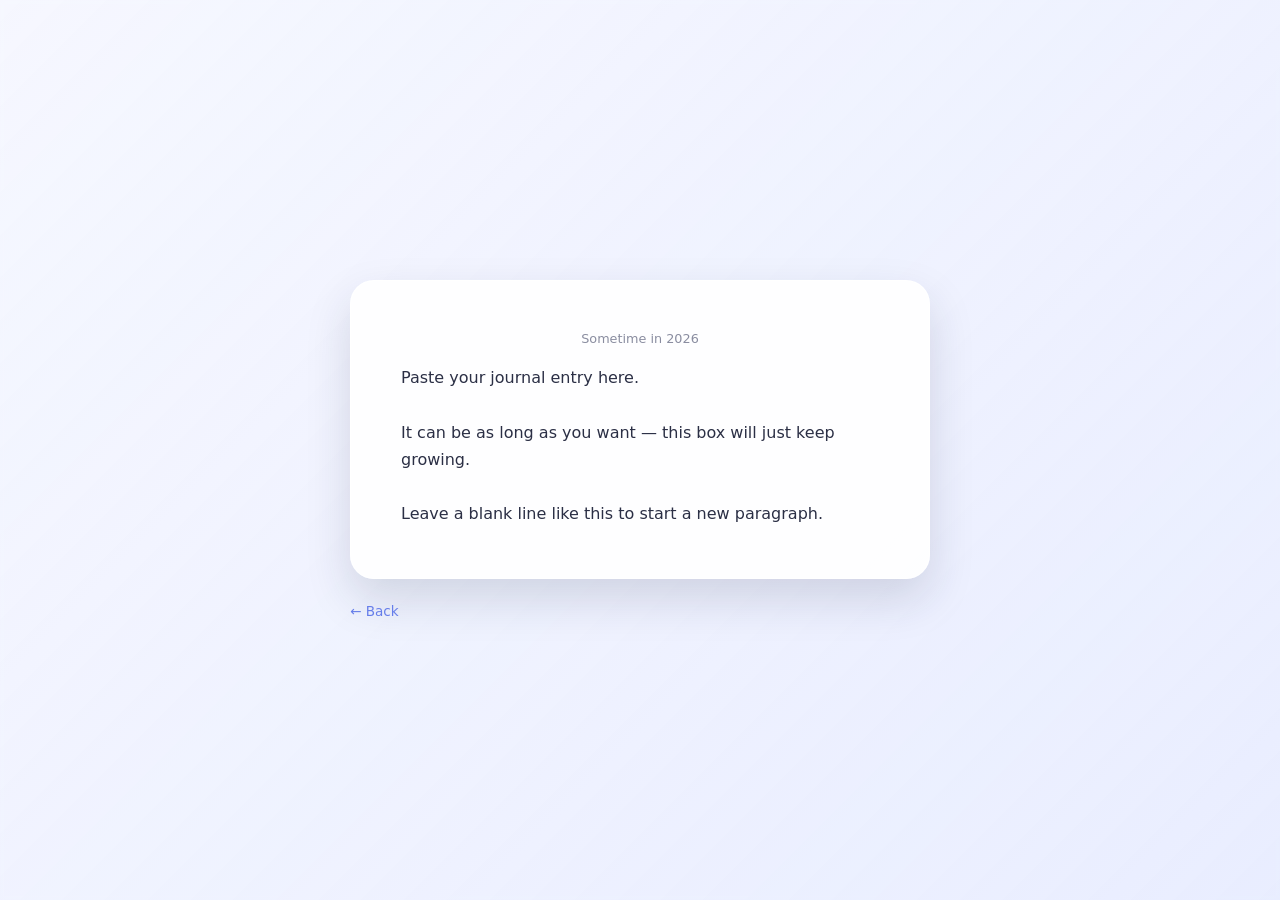
==== journal.html @ c7931a09 "Update 1.9" ====
<!DOCTYPE html>
<html lang="en">
<head>
  <meta charset="UTF-8">
  <meta name="viewport" content="width=device-width, initial-scale=1.0">
  <meta name="theme-color" content="#667eea">
  <title>📓 A Journal Entry</title>
  <link rel="stylesheet" href="style.css">

  <!--
    This page reuses style.css from the main site so the
    colors/fonts match, plus a few extra rules just for
    the journal text below.
  -->
  <style>
    .journal-wrap {
      width: min(680px, 100%);
      margin: 0 auto;
      padding: clamp(30px, 6vw, 60px) clamp(22px, 6vw, 50px);
    }

    .journal-card {
      background: rgba(255, 255, 255, 0.9);
      border: 1px solid rgba(255, 255, 255, 0.75);
      border-radius: 24px;
      padding: clamp(28px, 6vw, 50px);
      box-shadow: 0 20px 45px rgba(35, 40, 70, 0.15);
    }

    .journal-date {
      font-size: 0.8rem;
      color: #8a8da0;
      margin-bottom: 18px;
      text-align: center;
    }

    .journal-text {
      white-space: pre-wrap;   /* keeps your line breaks/paragraphs as typed */
      font-size: 1rem;
      line-height: 1.7;
      color: #2b2f45;
      text-align: left;
    }

    .back-link {
      display: inline-block;
      margin-top: 24px;
      font-size: 0.85rem;
      color: #667eea;
      text-decoration: none;
    }

    .back-link:hover {
      text-decoration: underline;
    }
  </style>
</head>

<body>

  <!-- Same background layer as the main page -->
  <div id="background" class="background" aria-hidden="true"
       style="background-image: url('photos/default.jpg');"></div>
  <div class="background-overlay" aria-hidden="true"></div>

  <main class="app">
    <div class="journal-wrap">

      <div class="journal-card">

        <!--
          Optional: put a date or title here.
          Just delete this line if you don't want one.
        -->
        <div class="journal-date">Sometime in 2026</div>

        <!--
          ===============================================
          PASTE YOUR JOURNAL ENTRY BELOW
          ===============================================
          Just type or paste it right here, between the
          <div> tags. Leave blank lines between paragraphs
          if you want spacing between them — they'll show
          up the same way you typed them.
        -->
        <div class="journal-text">Paste your journal entry here.

It can be as long as you want — this box will just keep growing.

Leave a blank line like this to start a new paragraph.</div>

      </div>

      <a class="back-link" href="index.html">&larr; Back</a>

    </div>
  </main>

</body>
</html>
---- style.css ----
/*
  ============================================================
  HAYLEA PICK-ME-UP — STYLE SHEET
  ============================================================

  This is where you change how the website LOOKS.

  Want a different background?
  Change the .background section below.

  Want a darker card?
  Change .card.

  Want different button colors?
  Change button.

  Don't be afraid to experiment. CSS is very forgiving.
  ============================================================
*/

* {
  box-sizing: border-box;
}

:root {
  font-family:
    Inter,
    ui-sans-serif,
    system-ui,
    -apple-system,
    BlinkMacSystemFont,
    "Segoe UI",
    sans-serif;

  color: #20243a;
  background: #eef1ff;
}

/* ------------------------------------------------------------
   PAGE
   ------------------------------------------------------------ */

body {
  margin: 0;
  min-height: 100vh;
  overflow-x: hidden;
}

/* ------------------------------------------------------------
   ROTATING PHOTO BACKGROUND
   ------------------------------------------------------------ */

.background {
  position: fixed;
  inset: 0;
  z-index: -3;

  background-image: url("photos/default.jpg");
  background-position: center;
  background-size: cover;
  background-repeat: no-repeat;

  /*
    JavaScript changes this background image.

    The transition makes the photo fade rather than suddenly
    switching.
  */
  transition: opacity 0.7s ease, transform 1.2s ease;

  transform: scale(1.02);
}

/*
  This dark/soft layer sits over the photograph.

  Increase the last number in rgba() if you want the photo
  darker.

  Example:
    rgba(20, 25, 50, 0.65)

  Less:
    rgba(20, 25, 50, 0.25)
*/
.background-overlay {
  position: fixed;
  inset: 0;
  z-index: -2;

  background:
    linear-gradient(
      135deg,
      rgba(255, 255, 255, 0.45),
      rgba(230, 235, 255, 0.65)
    );

  backdrop-filter: blur(2px);
}

/* ------------------------------------------------------------
   MAIN LAYOUT
   ------------------------------------------------------------ */

.app {
  min-height: 100vh;

  display: flex;
  flex-direction: column;
  align-items: center;
  justify-content: center;

  padding: 24px;
}

/* ------------------------------------------------------------
   LITTLE DECORATION
   ------------------------------------------------------------ */

.sparkles {
  color: rgba(86, 99, 180, 0.75);

  letter-spacing: 8px;
  margin-bottom: 12px;

  animation: float 3s ease-in-out infinite;
}

/* ------------------------------------------------------------
   MESSAGE CARD
   ------------------------------------------------------------ */

.card {
  width: min(680px, 100%);

  padding:
    clamp(34px, 7vw, 70px)
    clamp(25px, 7vw, 65px);

  text-align: center;

  border:
    1px solid
    rgba(255, 255, 255, 0.75);

  border-radius: 30px;

  /*
    This is the glass effect.

    Want more transparent?
      rgba(255,255,255,.55)

    Want more solid?
      rgba(255,255,255,.90)
  */
  background: rgba(255, 255, 255, 0.72);

  box-shadow:
    0 25px 70px
    rgba(63, 73, 130, 0.25);

  backdrop-filter: blur(16px);

  transition:
    transform 0.25s ease,
    box-shadow 0.25s ease;
}

/* Animation applied when a new message appears */
.card.pop {
  animation: pop 0.38s ease;
}

/* ------------------------------------------------------------
   TEXT
   ------------------------------------------------------------ */

.tiny-label {
  text-transform: uppercase;

  letter-spacing: 3px;

  font-size: 0.72rem;
  font-weight: 700;

  color: #727aa6;
}

.emoji {
  font-size: 3.3rem;
  margin: 20px 0 8px;
}

.category {
  margin: 0;

  font-size: 0.75rem;
  font-weight: 800;

  letter-spacing: 2px;

  color: #6870a5;
}

h1 {
  margin: 20px auto 16px;

  max-width: 570px;

  font-size:
    clamp(1.65rem, 5vw, 2.65rem);

  line-height: 1.2;

  font-weight: 750;
}

.subtext {
  margin:
    0 auto
    30px;

  max-width: 510px;

  color: #666b82;

  line-height: 1.6;

  font-size: 1rem;
}

/* ------------------------------------------------------------
   BUTTON
   ------------------------------------------------------------ */

button {
  border: 0;

  border-radius: 999px;

  padding:
    14px
    23px;

  font: inherit;

  font-weight: 750;

  color: white;

  background:
    linear-gradient(
      135deg,
      #667eea,
      #8b72d9
    );

  box-shadow:
    0 9px 25px
    rgba(102, 126, 234, 0.3);

  cursor: pointer;

  transition:
    transform 0.18s ease,
    box-shadow 0.18s ease;
}

button:hover {
  transform: translateY(-2px);

  box-shadow:
    0 12px 30px
    rgba(102, 126, 234, 0.38);
}

button:active {
  transform: translateY(0);
}

button:focus-visible {
  outline:
    3px solid
    rgba(102, 126, 234, 0.4);

  outline-offset: 4px;
}

.spotify-button {
  margin-top: 12px;
  background: linear-gradient(135deg, #1db954, #159447);
  box-shadow: 0 9px 25px rgba(29, 185, 84, 0.25);
}

.spotify-button:hover {
  box-shadow: 0 12px 30px rgba(29, 185, 84, 0.34);
}

.spotify-result {
  margin: 14px auto 0;
  max-width: 560px;
  color: #596078;
  font-size: 0.9rem;
  line-height: 1.5;
  min-height: 1.4em;
}

.hint {
  margin-top: 18px;

  font-size: 0.78rem;

  color: #8a8da0;
}

.special-message {
  margin-top: 20px;

  font-size: 0.68rem;

  color: rgba(234, 235, 236, 1);

  background: rgba(18, 53, 36, 0.75);
  padding: 10px 18px;
  border-radius: 10px;
}

.discordnote-box {
  width: min(420px, 100%);
  margin: 22px auto 0;
  padding: 14px 16px;
  text-align: center;

  background: rgba(255, 255, 255, 0.85);
  border: 1px solid rgba(255, 255, 255, 0.75);
  border-radius: 15px;
}

.discordnote-label {
  font-size: 0.85rem;
  color: #4a4e63;
  margin: 0 0 10px;
}

.discordnote-input {
  width: 100%;
  resize: vertical;
  padding: 8px 12px;
  font-family: inherit;
  font-size: 0.9rem;
  color: #20243a;
  border: 1px solid rgba(102, 126, 234, 0.35);
  border-radius: 12px;
  background: #fff;
}

.discordnote-input:focus {
  outline: none;
  border-color: #667eea;
}

.discordnote-file-label {
  display: block;
  margin-top: 10px;
  font-size: 0.78rem;
  color: #667eea;
  cursor: pointer;
}

.discordnote-file-input {
  display: none;
}

.discordnote-file-name {
  margin: 6px 0 0;
  font-size: 0.75rem;
  color: #4a4e63;
  min-height: 1.1em;
  word-break: break-all;
}

.discordnote-send-button {
  margin-top: 10px;
  padding: 8px 20px;
  font-size: 0.65rem;
  border: none;
  border-radius: 999px;
  cursor: pointer;
  color: #fff;
  background: linear-gradient(135deg, #667eea, #4ba26f);
  box-shadow: 0 6px 16px rgba(102, 126, 234, 0.3);
}

.discordnote-send-button:hover {
  box-shadow: 0 8px 20px rgba(102, 126, 234, 0.4);
}

.discordnote-send-button:disabled {
  opacity: 0.6;
  cursor: default;
  box-shadow: none;
}

.discordnote-status {
  margin: 10px 0 0;
  font-size: 0.8rem;
  color: #4a4e63;
  min-height: 1.1em;
}



/* ------------------------------------------------------------
   FOOTER
   ------------------------------------------------------------ */

footer {
  margin-top: 18px;

  color: #777c98;

  font-size: 0.75rem;

  text-align: center;
  
  background: rgba(220, 220, 220, 0.95);
  padding: 12px 20px;
  border-radius: 12px;
}

/* ------------------------------------------------------------
   ANIMATIONS
   ------------------------------------------------------------ */

@keyframes pop {
  0% {
    opacity: 0.35;
    transform: scale(0.98);
  }

  100% {
    opacity: 1;
    transform: scale(1);
  }
}

@keyframes float {
  0%,
  100% {
    transform: translateY(0);
  }

  50% {
    transform: translateY(-5px);
  }
}

/* ------------------------------------------------------------
   MOBILE
   ------------------------------------------------------------ */

@media (max-width: 600px) {
  .app {
    padding: 16px;
  }

  .card {
    border-radius: 24px;
  }
}

/* Respect people who prefer reduced motion */
@media (prefers-reduced-motion: reduce) {
  *,
  *::before,
  *::after {
    animation: none !important;
    transition: none !important;
  }
}
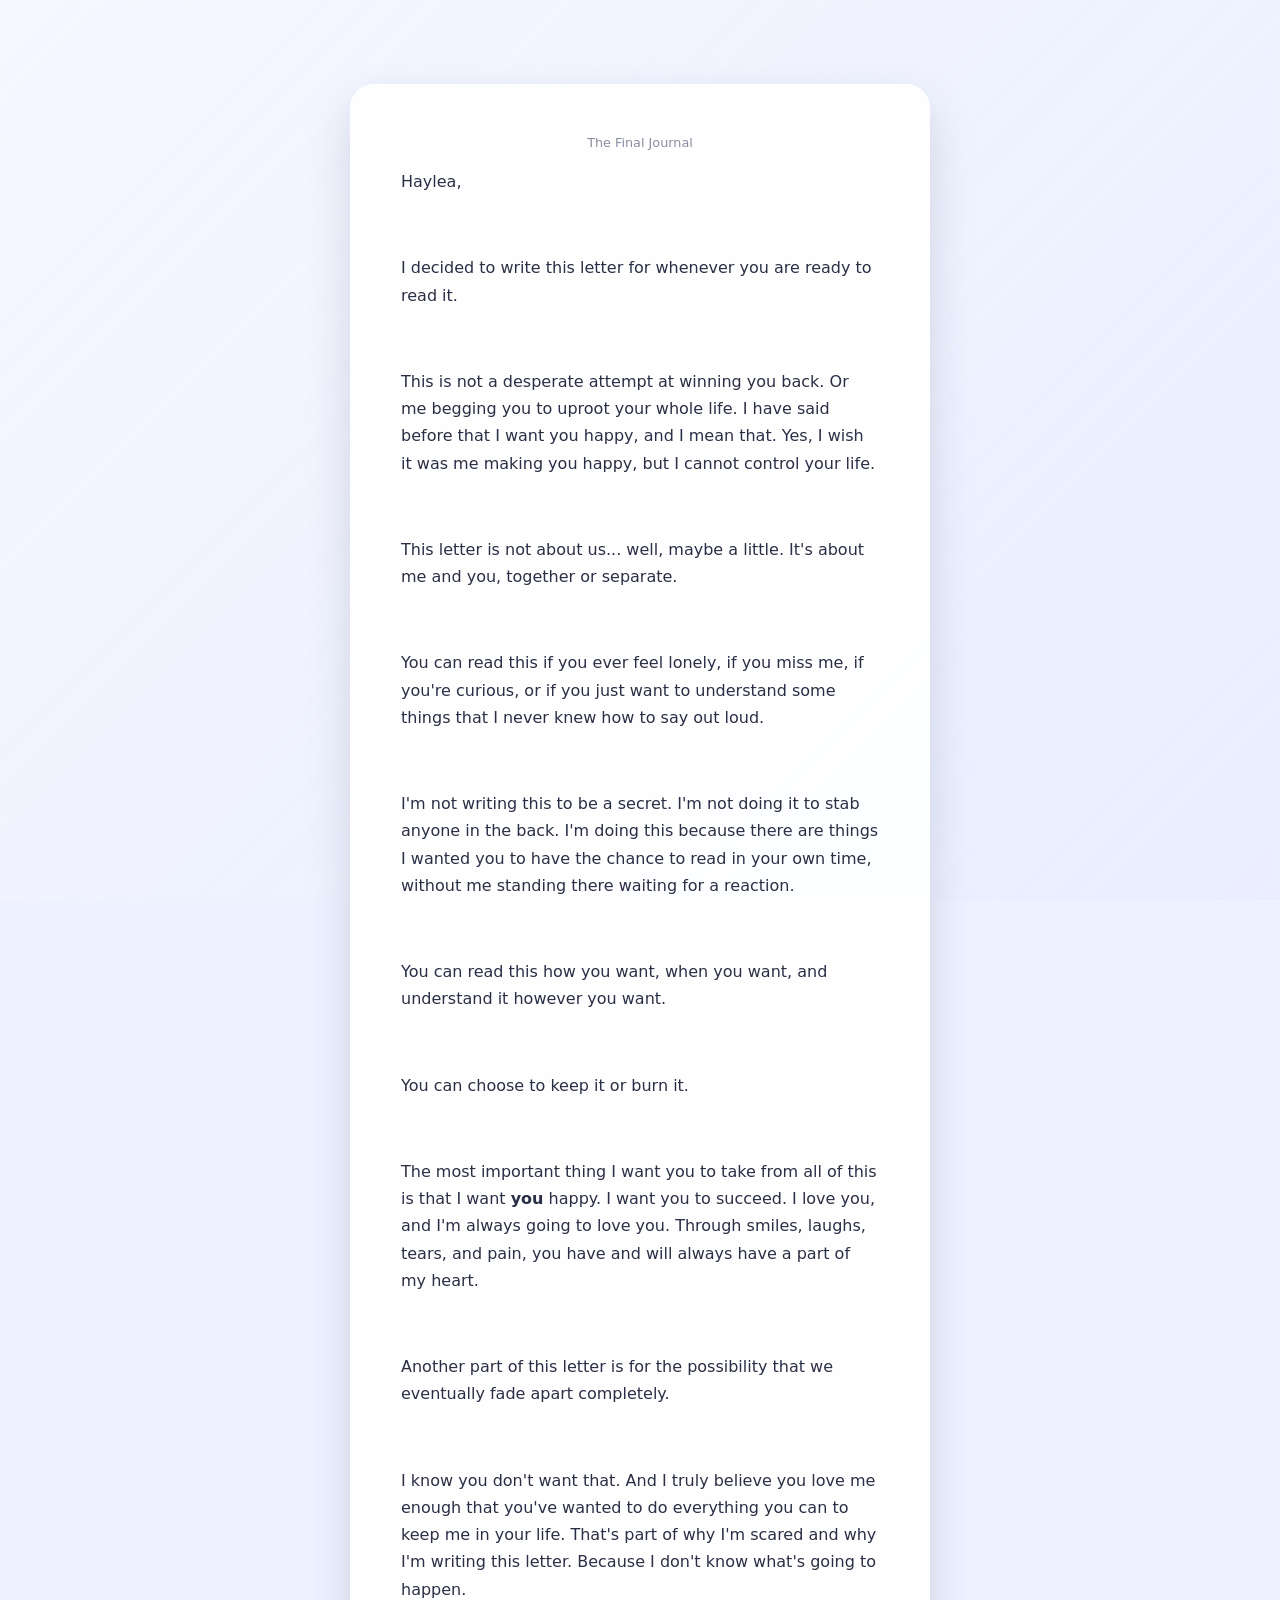
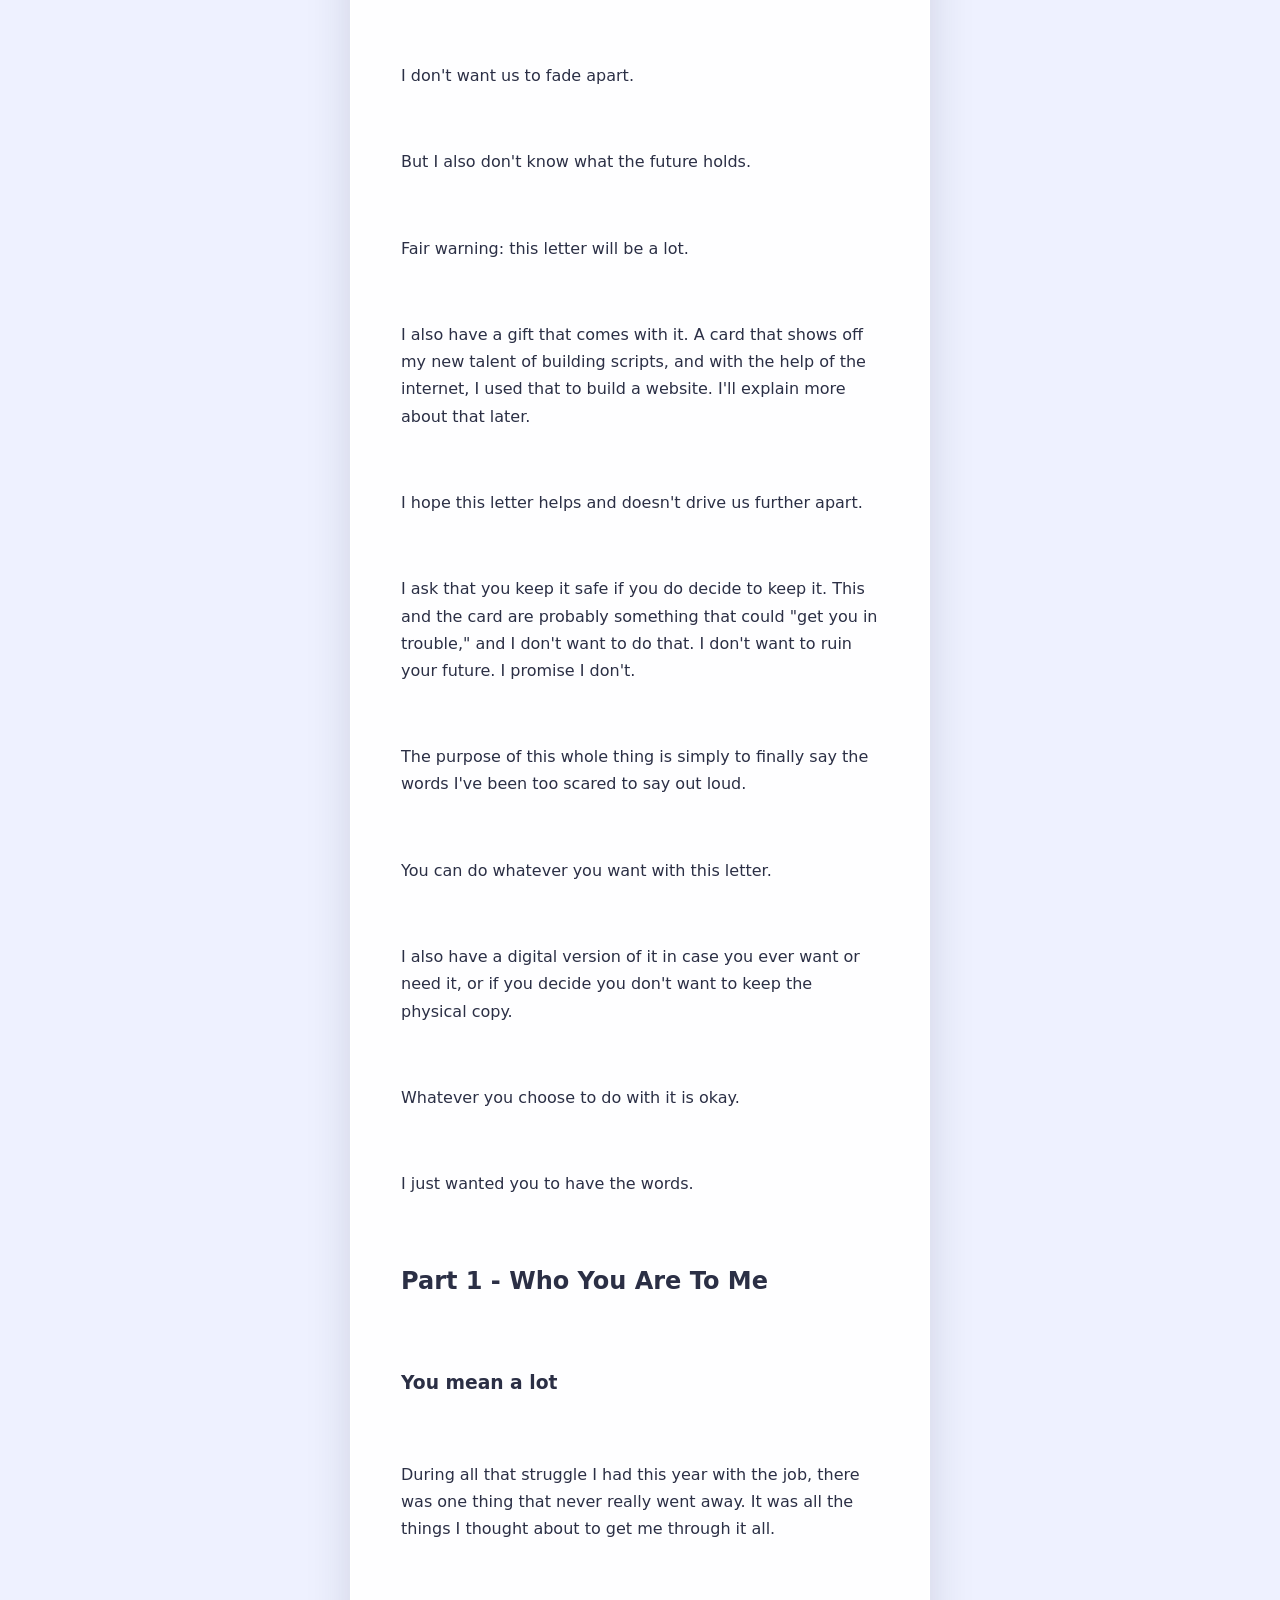
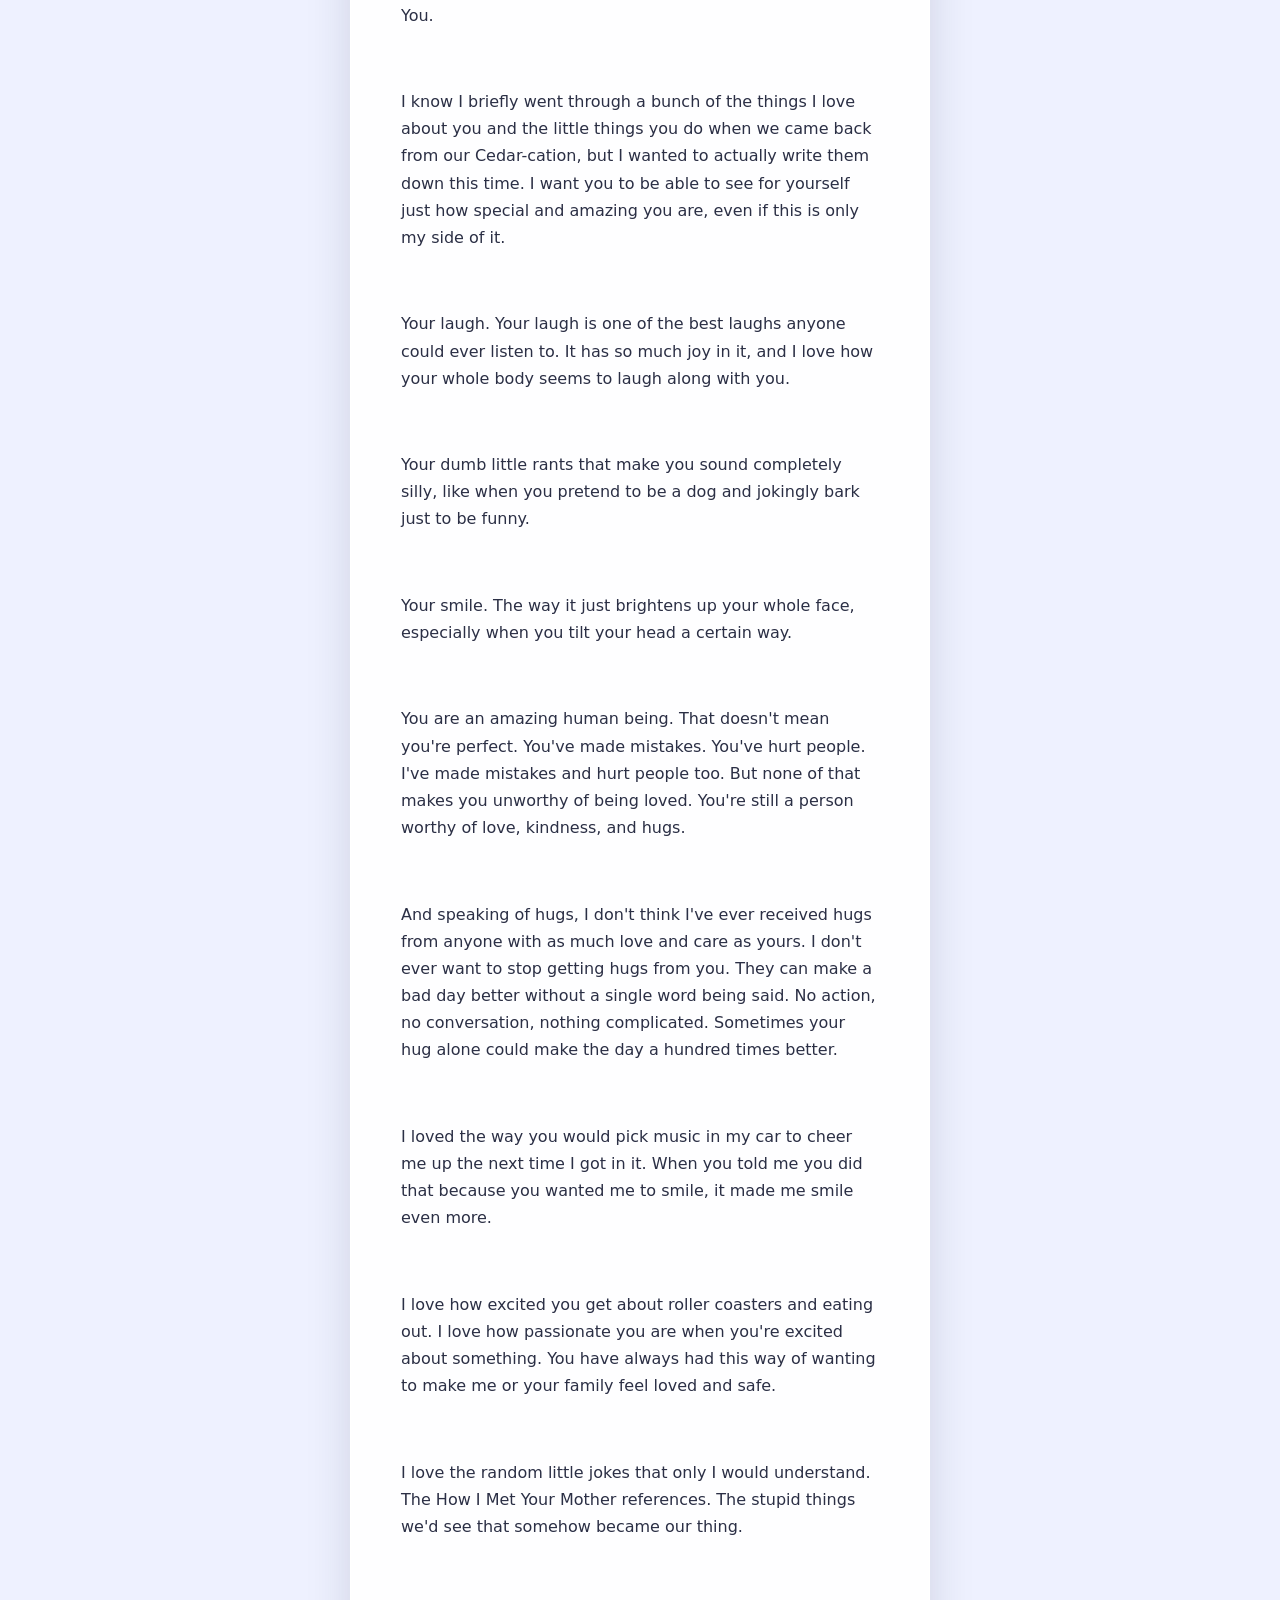
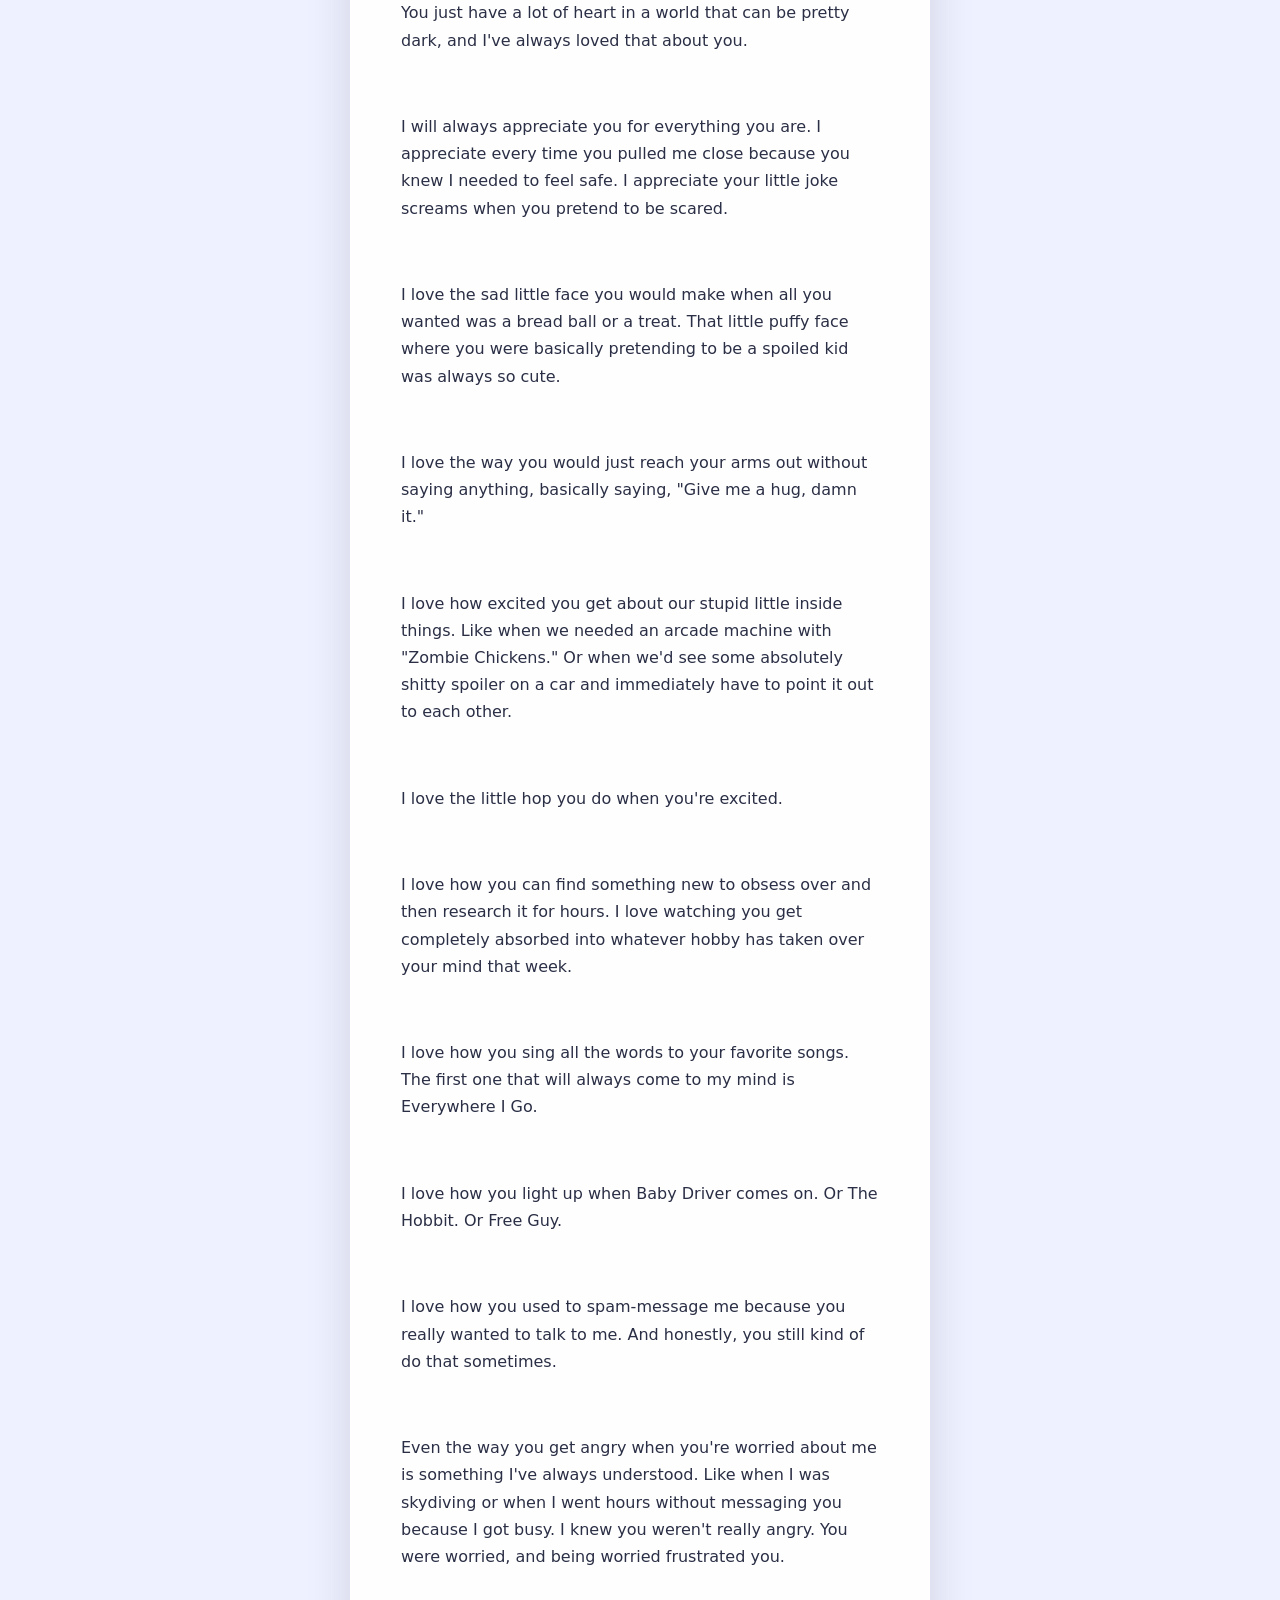
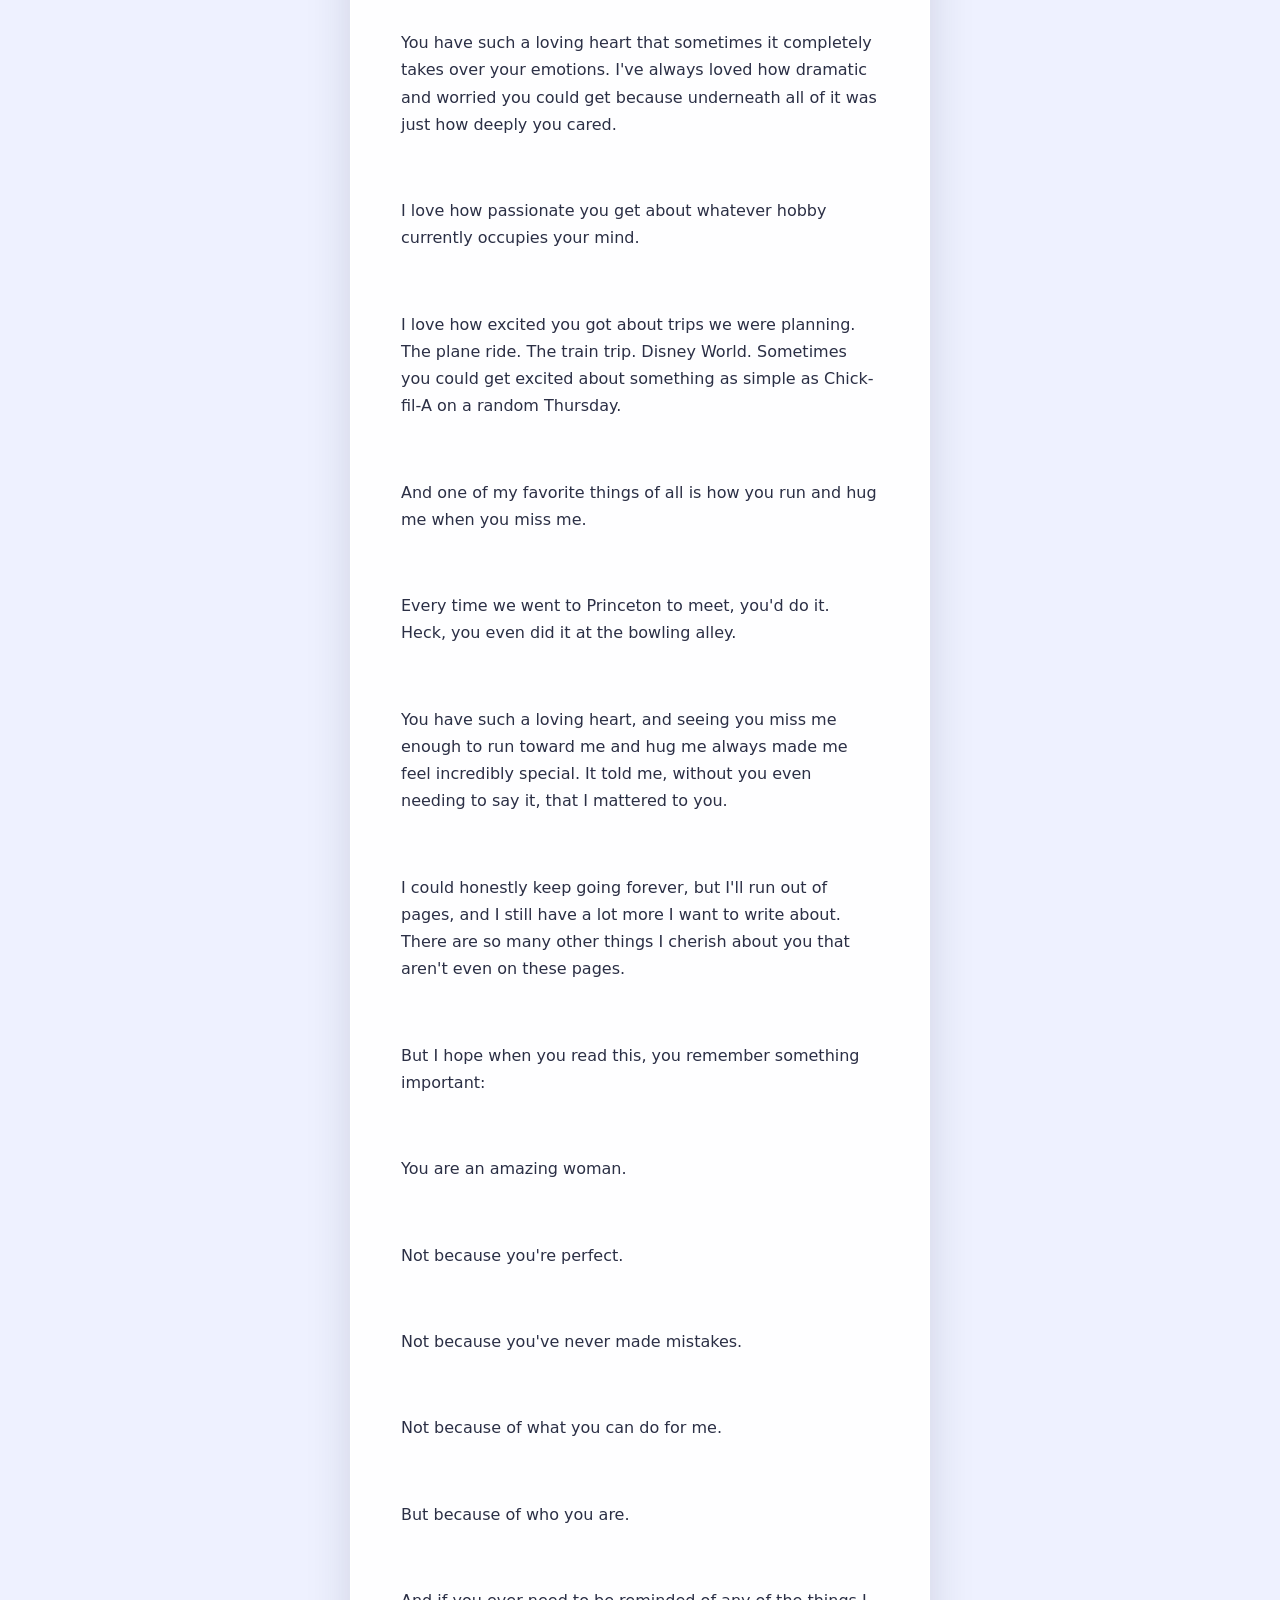
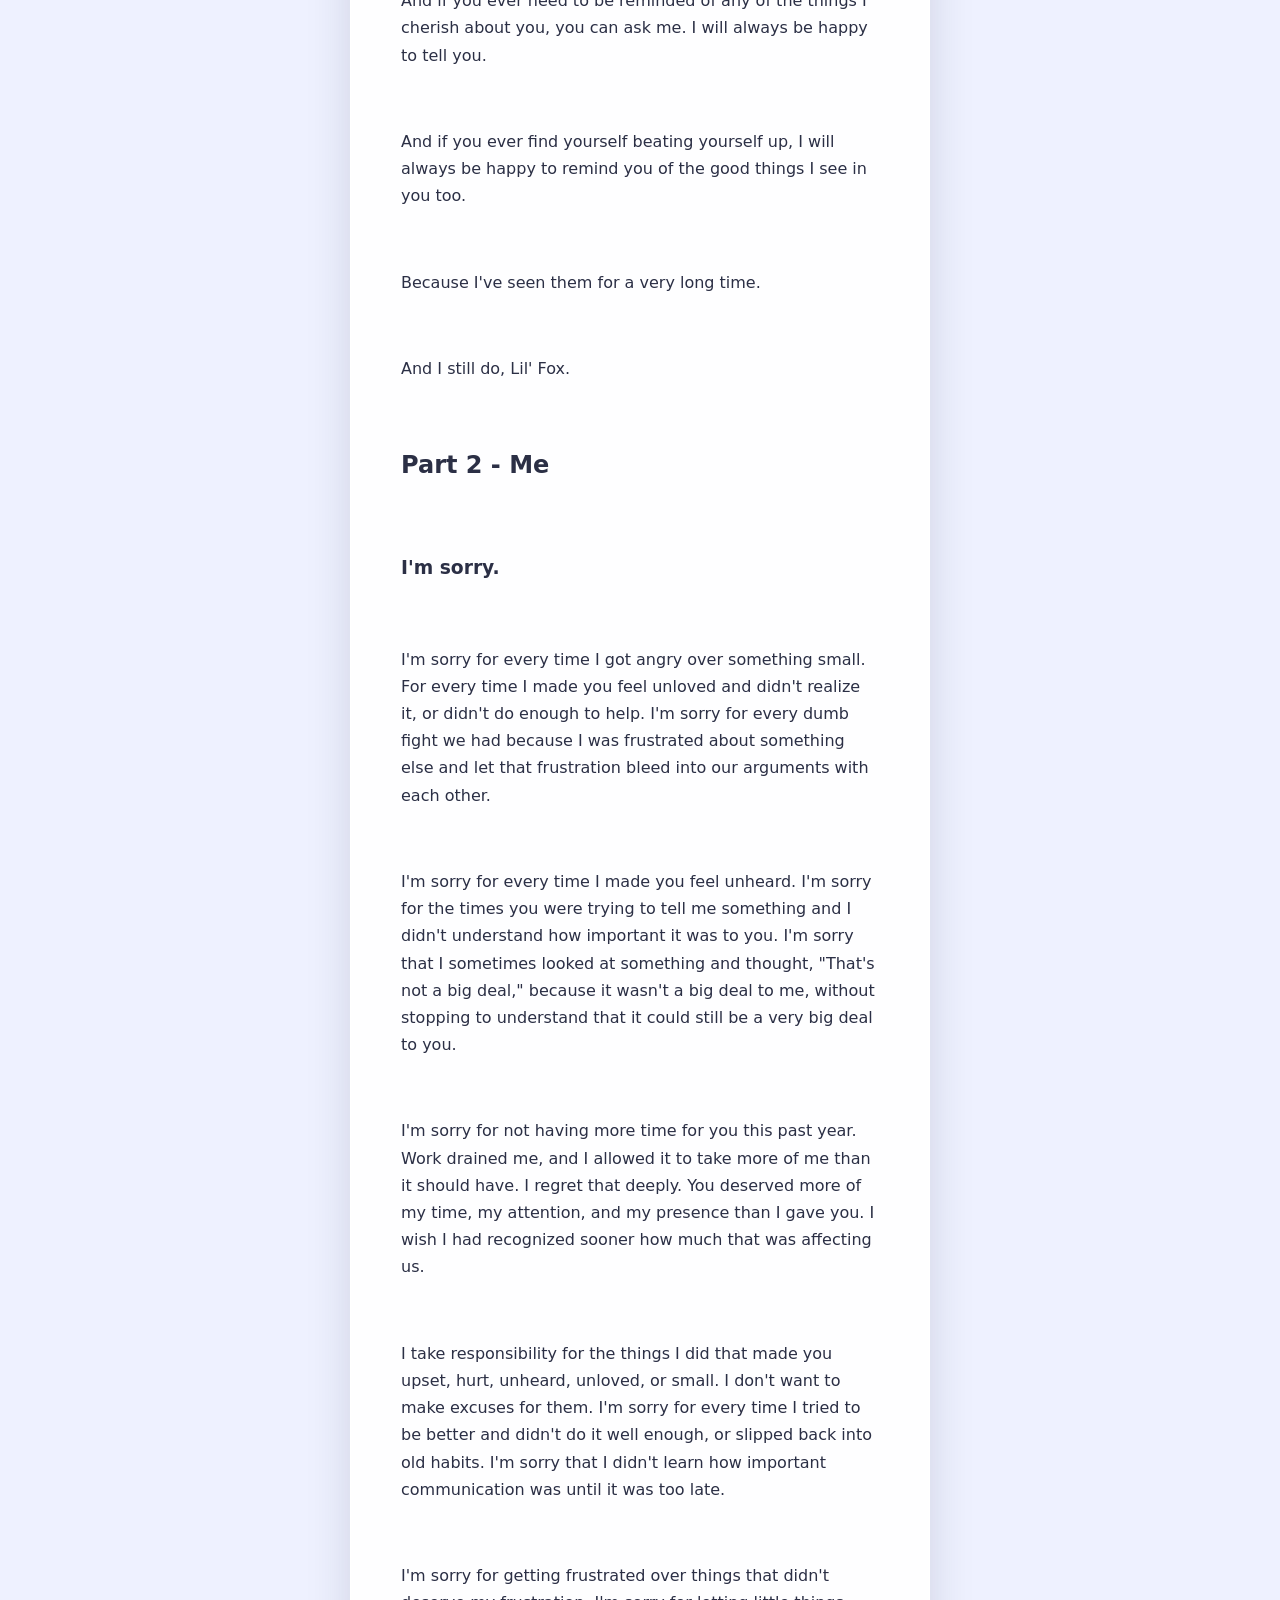
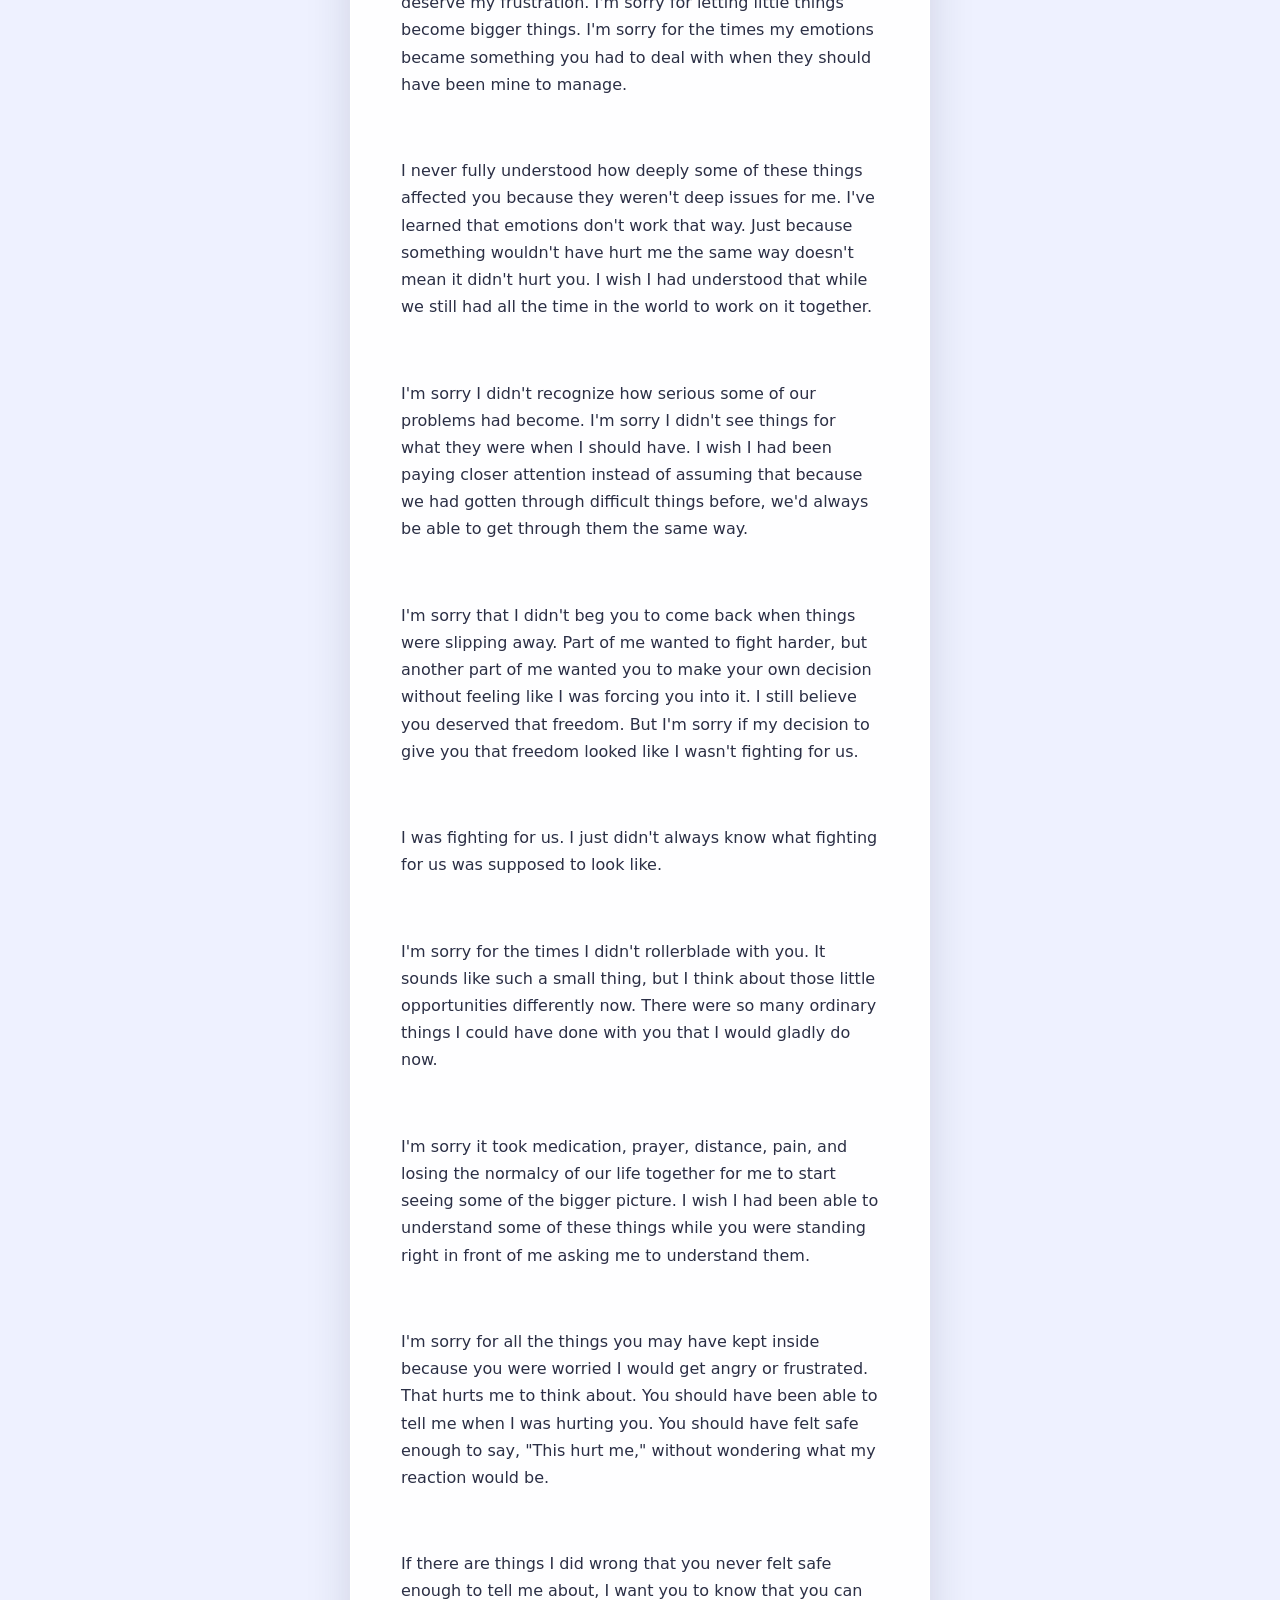
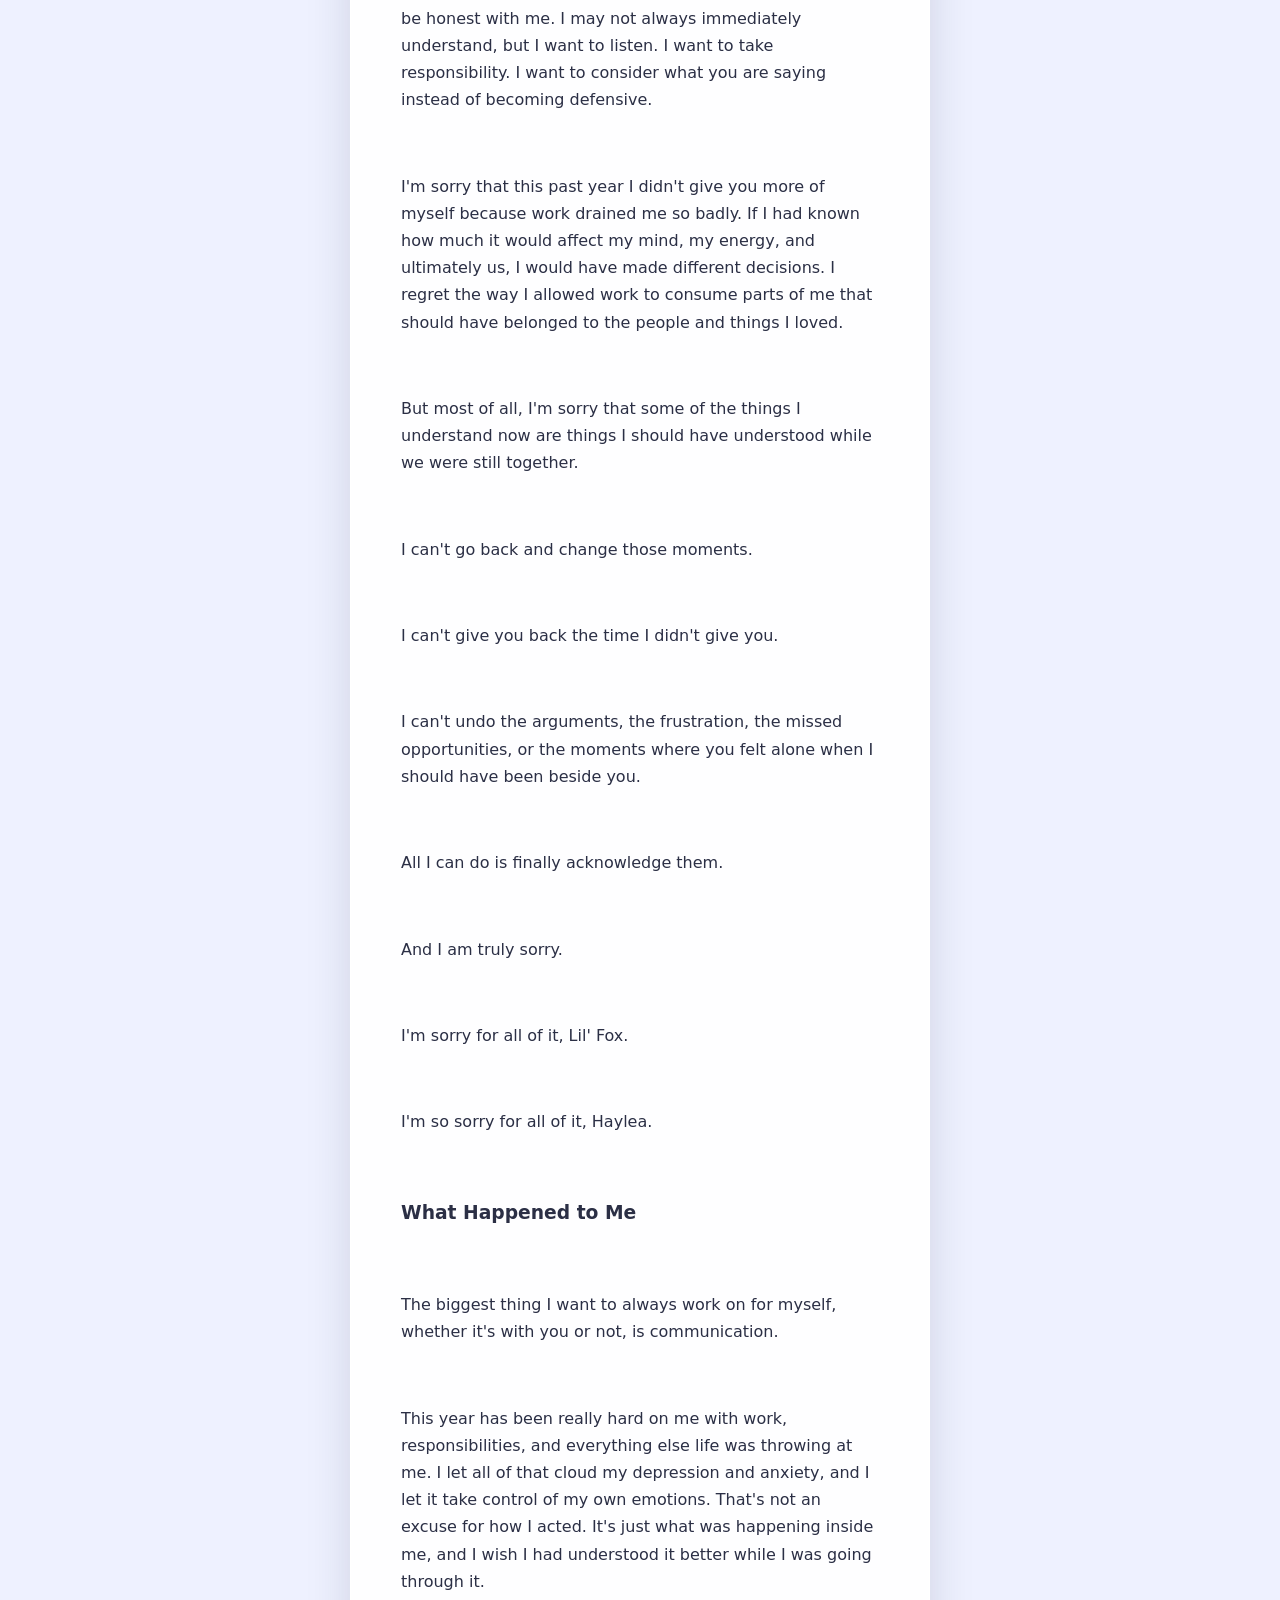
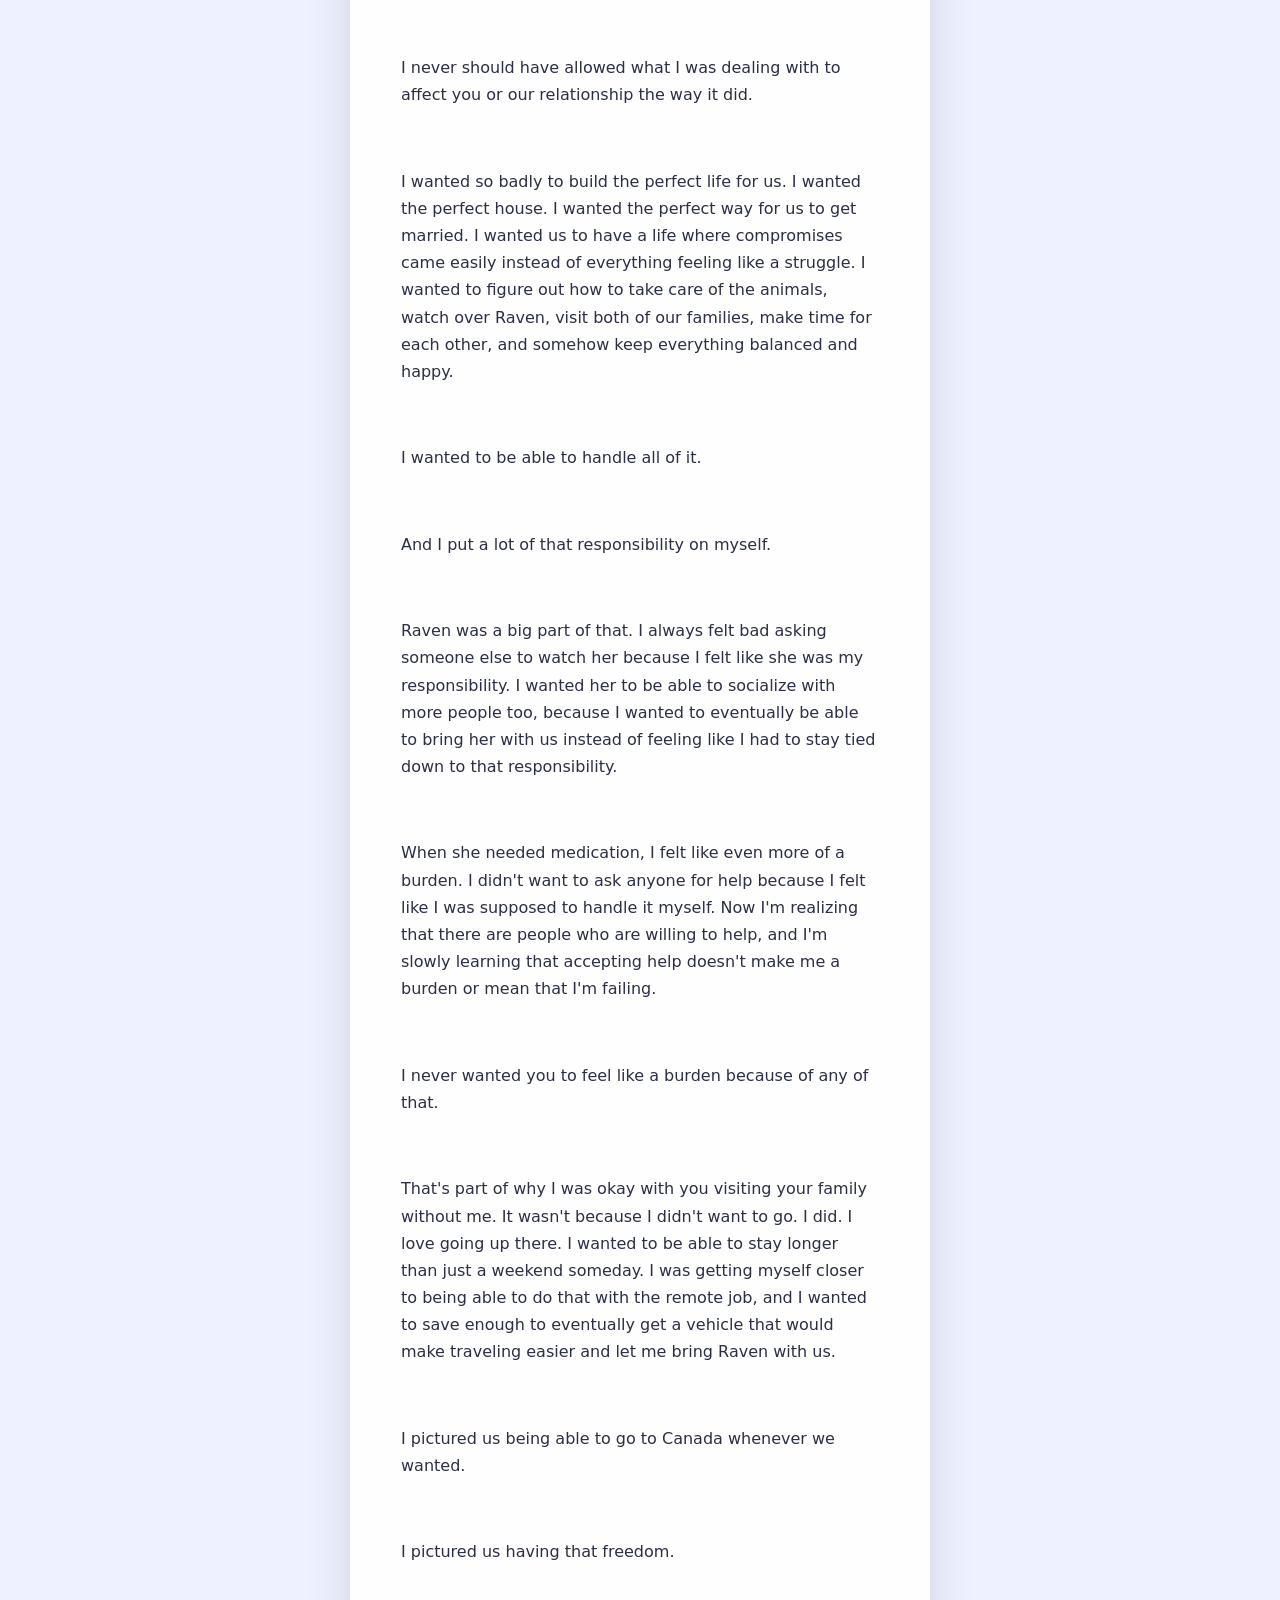
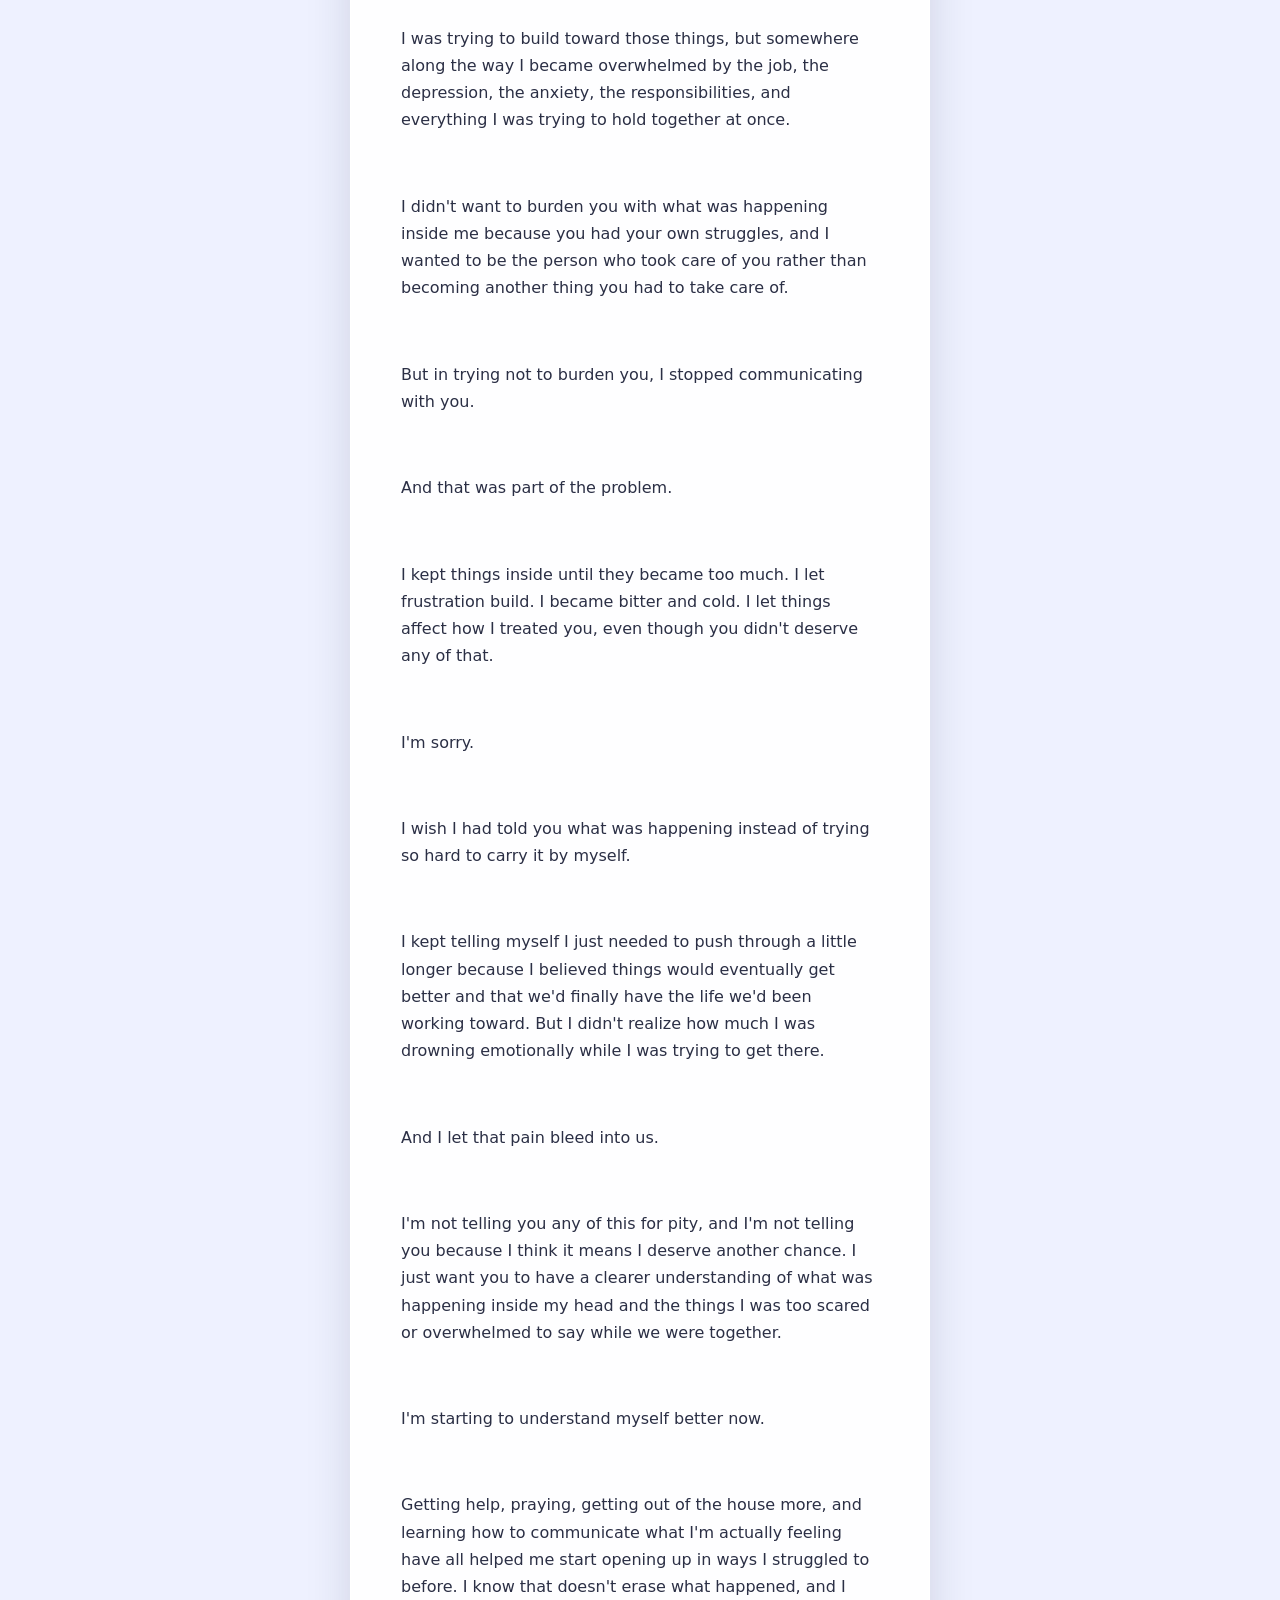
==== commit 687b9ec6: "update" ====
--- a/journal.html
+++ b/journal.html
@@ -72,7 +72,7 @@
           Optional: put a date or title here.
           Just delete this line if you don't want one.
         -->
-        <div class="journal-date">Sometime in 2026</div>
+        <div class="journal-date">The Final Journal</div>
 
         <!--
           ===============================================
@@ -83,11 +83,435 @@
           if you want spacing between them — they'll show
           up the same way you typed them.
         -->
-        <div class="journal-text">Paste your journal entry here.
-
-It can be as long as you want — this box will just keep growing.
-
-Leave a blank line like this to start a new paragraph.</div>
+        <div class="journal-text"><p class="salutation">Haylea,</p>
+<p>I decided to write this letter for whenever you are ready to read it.</p>
+<p>This is not a desperate attempt at winning you back. Or me begging you to uproot your whole life. I have said before that I want you happy, and I mean that. Yes, I wish it was me making you happy, but I cannot control your life.</p>
+<p>This letter is not about us... well, maybe a little. It's about me and you, together or separate.</p>
+<p>You can read this if you ever feel lonely, if you miss me, if you're curious, or if you just want to understand some things that I never knew how to say out loud.</p>
+<p>I'm not writing this to be a secret. I'm not doing it to stab anyone in the back. I'm doing this because there are things I wanted you to have the chance to read in your own time, without me standing there waiting for a reaction.</p>
+<p>You can read this how you want, when you want, and understand it however you want.</p>
+<p>You can choose to keep it or burn it.</p>
+<p>The most important thing I want you to take from all of this is that I want <strong>you</strong> happy. I want you to succeed. I love you, and I'm always going to love you. Through smiles, laughs, tears, and pain, you have and will always have a part of my heart.</p>
+<p>Another part of this letter is for the possibility that we eventually fade apart completely.</p>
+<p>I know you don't want that. And I truly believe you love me enough that you've wanted to do everything you can to keep me in your life. That's part of why I'm scared and why I'm writing this letter. Because I don't know what's going to happen.</p>
+<p>I don't want us to fade apart.</p>
+<p>But I also don't know what the future holds.</p>
+<p>Fair warning: this letter will be a lot.</p>
+<p>I also have a gift that comes with it. A card that shows off my new talent of building scripts, and with the help of the internet, I used that to build a website. I'll explain more about that later.</p>
+<p>I hope this letter helps and doesn't drive us further apart.</p>
+<p>I ask that you keep it safe if you do decide to keep it. This and the card are probably something that could "get you in trouble," and I don't want to do that. I don't want to ruin your future. I promise I don't.</p>
+<p>The purpose of this whole thing is simply to finally say the words I've been too scared to say out loud.</p>
+<p>You can do whatever you want with this letter.</p>
+<p>I also have a digital version of it in case you ever want or need it, or if you decide you don't want to keep the physical copy.</p>
+<p>Whatever you choose to do with it is okay.</p>
+<p>I just wanted you to have the words.</p>
+<h2 class="part-heading">Part 1 - Who You Are To Me</h2>
+<h3 class="section-heading">You mean a lot</h3>
+<p>During all that struggle I had this year with the job, there was one thing that never really went away. It was all the things I thought about to get me through it all.</p>
+<p>You.</p>
+<p>I know I briefly went through a bunch of the things I love about you and the little things you do when we came back from our Cedar-cation, but I wanted to actually write them down this time. I want you to be able to see for yourself just how special and amazing you are, even if this is only my side of it.</p>
+<p>Your laugh. Your laugh is one of the best laughs anyone could ever listen to. It has so much joy in it, and I love how your whole body seems to laugh along with you.</p>
+<p>Your dumb little rants that make you sound completely silly, like when you pretend to be a dog and jokingly bark just to be funny.</p>
+<p>Your smile. The way it just brightens up your whole face, especially when you tilt your head a certain way.</p>
+<p>You are an amazing human being. That doesn't mean you're perfect. You've made mistakes. You've hurt people. I've made mistakes and hurt people too. But none of that makes you unworthy of being loved. You're still a person worthy of love, kindness, and hugs.</p>
+<p>And speaking of hugs, I don't think I've ever received hugs from anyone with as much love and care as yours. I don't ever want to stop getting hugs from you. They can make a bad day better without a single word being said. No action, no conversation, nothing complicated. Sometimes your hug alone could make the day a hundred times better.</p>
+<p>I loved the way you would pick music in my car to cheer me up the next time I got in it. When you told me you did that because you wanted me to smile, it made me smile even more.</p>
+<p>I love how excited you get about roller coasters and eating out. I love how passionate you are when you're excited about something. You have always had this way of wanting to make me or your family feel loved and safe.</p>
+<p>I love the random little jokes that only I would understand. The How I Met Your Mother references. The stupid things we'd see that somehow became our thing.</p>
+<p>You just have a lot of heart in a world that can be pretty dark, and I've always loved that about you.</p>
+<p>I will always appreciate you for everything you are. I appreciate every time you pulled me close because you knew I needed to feel safe. I appreciate your little joke screams when you pretend to be scared.</p>
+<p>I love the sad little face you would make when all you wanted was a bread ball or a treat. That little puffy face where you were basically pretending to be a spoiled kid was always so cute.</p>
+<p>I love the way you would just reach your arms out without saying anything, basically saying, "Give me a hug, damn it."</p>
+<p>I love how excited you get about our stupid little inside things. Like when we needed an arcade machine with "Zombie Chickens." Or when we'd see some absolutely shitty spoiler on a car and immediately have to point it out to each other.</p>
+<p>I love the little hop you do when you're excited.</p>
+<p>I love how you can find something new to obsess over and then research it for hours. I love watching you get completely absorbed into whatever hobby has taken over your mind that week.</p>
+<p>I love how you sing all the words to your favorite songs. The first one that will always come to my mind is Everywhere I Go.</p>
+<p>I love how you light up when Baby Driver comes on. Or The Hobbit. Or Free Guy.</p>
+<p>I love how you used to spam-message me because you really wanted to talk to me. And honestly, you still kind of do that sometimes.</p>
+<p>Even the way you get angry when you're worried about me is something I've always understood. Like when I was skydiving or when I went hours without messaging you because I got busy. I knew you weren't really angry. You were worried, and being worried frustrated you.</p>
+<p>You have such a loving heart that sometimes it completely takes over your emotions. I've always loved how dramatic and worried you could get because underneath all of it was just how deeply you cared.</p>
+<p>I love how passionate you get about whatever hobby currently occupies your mind.</p>
+<p>I love how excited you got about trips we were planning. The plane ride. The train trip. Disney World. Sometimes you could get excited about something as simple as Chick-fil-A on a random Thursday.</p>
+<p>And one of my favorite things of all is how you run and hug me when you miss me.</p>
+<p>Every time we went to Princeton to meet, you'd do it. Heck, you even did it at the bowling alley.</p>
+<p>You have such a loving heart, and seeing you miss me enough to run toward me and hug me always made me feel incredibly special. It told me, without you even needing to say it, that I mattered to you.</p>
+<p>I could honestly keep going forever, but I'll run out of pages, and I still have a lot more I want to write about. There are so many other things I cherish about you that aren't even on these pages.</p>
+<p>But I hope when you read this, you remember something important:</p>
+<p>You are an amazing woman.</p>
+<p>Not because you're perfect.</p>
+<p>Not because you've never made mistakes.</p>
+<p>Not because of what you can do for me.</p>
+<p>But because of who you are.</p>
+<p>And if you ever need to be reminded of any of the things I cherish about you, you can ask me. I will always be happy to tell you.</p>
+<p>And if you ever find yourself beating yourself up, I will always be happy to remind you of the good things I see in you too.</p>
+<p>Because I've seen them for a very long time.</p>
+<p>And I still do, Lil' Fox.</p>
+<h2 class="part-heading">Part 2 - Me</h2>
+<h3 class="section-heading">I'm sorry.</h3>
+<p>I'm sorry for every time I got angry over something small. For every time I made you feel unloved and didn't realize it, or didn't do enough to help. I'm sorry for every dumb fight we had because I was frustrated about something else and let that frustration bleed into our arguments with each other.</p>
+<p>I'm sorry for every time I made you feel unheard. I'm sorry for the times you were trying to tell me something and I didn't understand how important it was to you. I'm sorry that I sometimes looked at something and thought, "That's not a big deal," because it wasn't a big deal to me, without stopping to understand that it could still be a very big deal to you.</p>
+<p>I'm sorry for not having more time for you this past year. Work drained me, and I allowed it to take more of me than it should have. I regret that deeply. You deserved more of my time, my attention, and my presence than I gave you. I wish I had recognized sooner how much that was affecting us.</p>
+<p>I take responsibility for the things I did that made you upset, hurt, unheard, unloved, or small. I don't want to make excuses for them. I'm sorry for every time I tried to be better and didn't do it well enough, or slipped back into old habits. I'm sorry that I didn't learn how important communication was until it was too late.</p>
+<p>I'm sorry for getting frustrated over things that didn't deserve my frustration. I'm sorry for letting little things become bigger things. I'm sorry for the times my emotions became something you had to deal with when they should have been mine to manage.</p>
+<p>I never fully understood how deeply some of these things affected you because they weren't deep issues for me. I've learned that emotions don't work that way. Just because something wouldn't have hurt me the same way doesn't mean it didn't hurt you. I wish I had understood that while we still had all the time in the world to work on it together.</p>
+<p>I'm sorry I didn't recognize how serious some of our problems had become. I'm sorry I didn't see things for what they were when I should have. I wish I had been paying closer attention instead of assuming that because we had gotten through difficult things before, we'd always be able to get through them the same way.</p>
+<p>I'm sorry that I didn't beg you to come back when things were slipping away. Part of me wanted to fight harder, but another part of me wanted you to make your own decision without feeling like I was forcing you into it. I still believe you deserved that freedom. But I'm sorry if my decision to give you that freedom looked like I wasn't fighting for us.</p>
+<p>I was fighting for us. I just didn't always know what fighting for us was supposed to look like.</p>
+<p>I'm sorry for the times I didn't rollerblade with you. It sounds like such a small thing, but I think about those little opportunities differently now. There were so many ordinary things I could have done with you that I would gladly do now.</p>
+<p>I'm sorry it took medication, prayer, distance, pain, and losing the normalcy of our life together for me to start seeing some of the bigger picture. I wish I had been able to understand some of these things while you were standing right in front of me asking me to understand them.</p>
+<p>I'm sorry for all the things you may have kept inside because you were worried I would get angry or frustrated. That hurts me to think about. You should have been able to tell me when I was hurting you. You should have felt safe enough to say, "This hurt me," without wondering what my reaction would be.</p>
+<p>If there are things I did wrong that you never felt safe enough to tell me about, I want you to know that you can be honest with me. I may not always immediately understand, but I want to listen. I want to take responsibility. I want to consider what you are saying instead of becoming defensive.</p>
+<p>I'm sorry that this past year I didn't give you more of myself because work drained me so badly. If I had known how much it would affect my mind, my energy, and ultimately us, I would have made different decisions. I regret the way I allowed work to consume parts of me that should have belonged to the people and things I loved.</p>
+<p>But most of all, I'm sorry that some of the things I understand now are things I should have understood while we were still together.</p>
+<p>I can't go back and change those moments.</p>
+<p>I can't give you back the time I didn't give you.</p>
+<p>I can't undo the arguments, the frustration, the missed opportunities, or the moments where you felt alone when I should have been beside you.</p>
+<p>All I can do is finally acknowledge them.</p>
+<p>And I am truly sorry.</p>
+<p>I'm sorry for all of it, Lil' Fox.</p>
+<p>I'm so sorry for all of it, Haylea.</p>
+<h3 class="section-heading">What Happened to Me</h3>
+<p>The biggest thing I want to always work on for myself, whether it's with you or not, is communication.</p>
+<p>This year has been really hard on me with work, responsibilities, and everything else life was throwing at me. I let all of that cloud my depression and anxiety, and I let it take control of my own emotions. That's not an excuse for how I acted. It's just what was happening inside me, and I wish I had understood it better while I was going through it.</p>
+<p>I never should have allowed what I was dealing with to affect you or our relationship the way it did.</p>
+<p>I wanted so badly to build the perfect life for us. I wanted the perfect house. I wanted the perfect way for us to get married. I wanted us to have a life where compromises came easily instead of everything feeling like a struggle. I wanted to figure out how to take care of the animals, watch over Raven, visit both of our families, make time for each other, and somehow keep everything balanced and happy.</p>
+<p>I wanted to be able to handle all of it.</p>
+<p>And I put a lot of that responsibility on myself.</p>
+<p>Raven was a big part of that. I always felt bad asking someone else to watch her because I felt like she was my responsibility. I wanted her to be able to socialize with more people too, because I wanted to eventually be able to bring her with us instead of feeling like I had to stay tied down to that responsibility.</p>
+<p>When she needed medication, I felt like even more of a burden. I didn't want to ask anyone for help because I felt like I was supposed to handle it myself. Now I'm realizing that there are people who are willing to help, and I'm slowly learning that accepting help doesn't make me a burden or mean that I'm failing.</p>
+<p>I never wanted you to feel like a burden because of any of that.</p>
+<p>That's part of why I was okay with you visiting your family without me. It wasn't because I didn't want to go. I did. I love going up there. I wanted to be able to stay longer than just a weekend someday. I was getting myself closer to being able to do that with the remote job, and I wanted to save enough to eventually get a vehicle that would make traveling easier and let me bring Raven with us.</p>
+<p>I pictured us being able to go to Canada whenever we wanted.</p>
+<p>I pictured us having that freedom.</p>
+<p>I was trying to build toward those things, but somewhere along the way I became overwhelmed by the job, the depression, the anxiety, the responsibilities, and everything I was trying to hold together at once.</p>
+<p>I didn't want to burden you with what was happening inside me because you had your own struggles, and I wanted to be the person who took care of you rather than becoming another thing you had to take care of.</p>
+<p>But in trying not to burden you, I stopped communicating with you.</p>
+<p>And that was part of the problem.</p>
+<p>I kept things inside until they became too much. I let frustration build. I became bitter and cold. I let things affect how I treated you, even though you didn't deserve any of that.</p>
+<p>I'm sorry.</p>
+<p>I wish I had told you what was happening instead of trying so hard to carry it by myself.</p>
+<p>I kept telling myself I just needed to push through a little longer because I believed things would eventually get better and that we'd finally have the life we'd been working toward. But I didn't realize how much I was drowning emotionally while I was trying to get there.</p>
+<p>And I let that pain bleed into us.</p>
+<p>I'm not telling you any of this for pity, and I'm not telling you because I think it means I deserve another chance. I just want you to have a clearer understanding of what was happening inside my head and the things I was too scared or overwhelmed to say while we were together.</p>
+<p>I'm starting to understand myself better now.</p>
+<p>Getting help, praying, getting out of the house more, and learning how to communicate what I'm actually feeling have all helped me start opening up in ways I struggled to before. I know that doesn't erase what happened, and I know some of these realizations came too late to change the past.</p>
+<p>But they are steps in the right direction.</p>
+<p>And I want to keep taking those steps whether our paths come back together or not.</p>
+<p>If you ever ask me what I'm feeling, or why I did something, I want to be honest with you. I don't want to hide behind silence anymore. We made that agreement with each other—to be honest going forward.</p>
+<p>Even if you have to "Tortoise" me into doing it. lol.</p>
+<p>For us, Tortoise means dropping the shield.</p>
+<p>It means admitting when we're lying about our emotions, when we're pretending we're okay when we're not, when we need each other, or when there's something we're afraid to say.</p>
+<p>It means stopping and being completely honest.</p>
+<p>I actually love that we made that agreement.</p>
+<p>Because I think that's something I needed to learn a long time ago: that being honest about what I'm feeling doesn't make me weak, and asking for help doesn't make me a burden.</p>
+<p>So if you ever have to Tortoise me, do it.</p>
+<p>I'll listen.</p>
+<p>I'll be honest.</p>
+<p>And I'll try to understand before I react.</p>
+<p>I'm sorry that I struggled to tell you all of this before.</p>
+<p>I really am, Lil' Fox.</p>
+<h3 class="section-heading">Who I Want to Be</h3>
+<p>This part is more about me, if you wanted to know what I'm doing to better myself.</p>
+<p>I don't want this part of the notebook to become selfish or make everything about me. But I wanted to express some of this because I feel like you care about how I'm doing and what I'm doing to become a better person.</p>
+<p>I want to be better as a friend, as a person, and even as a partner someday.</p>
+<p>Communication is definitely something I've already been working on. I want to be more open and honest about the things going on in my head instead of keeping everything bottled up until it becomes frustration or anger. Honestly, this notebook is probably one of the biggest pieces of that.</p>
+<p>I want to do more things outside of my comfort zone.</p>
+<p>I want to ice skate.</p>
+<p>I want to rollerblade.</p>
+<p>I want to hike impossible trails.</p>
+<p>I want to jump out of more planes.</p>
+<p>I want to dance.</p>
+<p>I want to bike.</p>
+<p>I want to trail ride.</p>
+<p>I want to try things I've never done before.</p>
+<p>I just want to experience more of what life has to offer instead of being afraid of it.</p>
+<p>Jumping out of a plane from 14,000 feet taught me something I don't think I'll ever forget: fear doesn't always get to make the decision for you. Sometimes you have to make the decision yourself and have the determination to follow through.</p>
+<p>I want to become more fearless.</p>
+<p>Not reckless. Just more willing to say, "Why not?" instead of automatically saying no because something scares me.</p>
+<p>I'm also working on becoming calmer and more patient.</p>
+<p>My frustration has already been getting better. I'm not completely sure how much of that is the medication, how much is getting out of the house more, or how much is simply me becoming more aware of myself, but I know that I feel different than I did before.</p>
+<p>And these are things I'm okay with doing with you someday if you ever want to. But they're also things I'm willing to do on my own or with whoever ends up being part of my life. I don't want my growth to depend on one person.</p>
+<p>I'm working on being more honest with my emotions, too.</p>
+<p>And yes, you can test me on that.</p>
+<p>I want to continue being honest with you, even when the truth is uncomfortable. I know that hasn't always been perfect these past couple of months, and I have some things I want to explain about how I've been as well. Hopefully, when I get to that part of the notebook, you'll understand me a little better, and I'll be able to apologize for the things I need to apologize for.</p>
+<p>I don't want work to consume me anymore.</p>
+<p>That has been difficult, especially lately, but I'm realizing that no job is worth giving up my entire life for. I want to find a better balance. And if things don't change, I'm willing to make a change myself, whether that means finding another job, working remotely, or simply finding somewhere that doesn't take everything out of me.</p>
+<p>I want to hope for the future while still enjoying today.</p>
+<p>That's something I'm learning over and over again.</p>
+<p>I want to have my own place someday, and I know I'll get there. I want to build a life where I'm not stuck in a place that constantly reminds me of things that hurt me. I want a home that feels like somewhere I can breathe, grow, and actually enjoy being.</p>
+<p>But more than anything, I want to become someone I'm proud of.</p>
+<p>I want to be there for the people I love when they need me.</p>
+<p>And I want to be better to you as a person, too.</p>
+<p>I didn't fully understand until recently how much you wanted me to be there for you, and I know I haven't always been there in the ways you needed me to be. Especially these past couple of weeks. I'm sorry for that.</p>
+<p>I don't want to just say that I'll be better.</p>
+<p>I want to actually become better.</p>
+<p>For me.</p>
+<p>For the people I love.</p>
+<p>And, if life ever gives me the opportunity to be someone's partner again, for them too.</p>
+<p>I want to break out of this shell that has kept me stuck for so long.</p>
+<p>I want to experience more.</p>
+<p>I want to communicate more.</p>
+<p>I want to feel more.</p>
+<p>I want to be less afraid.</p>
+<p>I want to enjoy the life that's actually happening instead of constantly waiting for the life I think is supposed to happen.</p>
+<p>That's the person I'm trying to become.</p>
+<h3 class="section-heading">Things I Never Got to Say</h3>
+<p>There are so many things I never got to say.</p>
+<p>I never got to apologize enough. I never got to tell you enough how much I appreciated you enough. I never got to tell you just how much I loved you enough.</p>
+<p>I never got to tell you how I wanted my vows to go.</p>
+<p>I never got to tell you about some of the plans I was working on quietly because I was scared that if I told you about them, your hopes would get too high, and if I failed, I'd disappoint you.</p>
+<p>I never got to tell you that every time you fell asleep on the bed and said, “Just a 30-minute nap,” I would usually just let you keep sleeping.</p>
+<p>I'd look over at you and think about how cute you were.</p>
+<p>I never got to tell you how proud of you I was enough.</p>
+<p>I never got to properly explain the thought process behind some of the things I was working toward. Having a good home. Having a good cat and another dog. Having kids someday. Building a life where we could actually enjoy those things.</p>
+<p>I wanted to be in an apartment or a home for that life. I never really considered trying to build that version of our life in the trailer. In my head, I was trying to get us to the next place before I let myself fully enjoy the place we were already in.</p>
+<p>I never got to tell you about some of the more specific dreams I had, either.</p>
+<p>Like having a little piece of land near your parents with a small solar-powered home on it, with a good internet connection so I could work while you could be close to your family. I wanted you to be able to be there whenever you were homesick without feeling like you had to choose between your family and the life we were building.</p>
+<p>I never got to tell you that I was even looking at different bank options because I had started thinking about what it would look like for us to eventually join our finances together.</p>
+<p>I wanted to find the right one before I brought it up.</p>
+<p>I wanted to have all my ducks in a row first.</p>
+<p>And I think that's one of the biggest things I regret.</p>
+<p>I kept so much of it hidden because I thought that if I could figure everything out first, if I could make the plans work, if I could surprise you with the finished version of things, you'd be happier with the outcome.</p>
+<p>I was scared to confess my dreams because I was scared that if you got your hopes up, I'd get my hopes up too.</p>
+<p>And if I failed, I wouldn't just feel like I had disappointed myself.</p>
+<p>I'd feel like I'd disappointed you.</p>
+<p>So I kept working quietly.</p>
+<p>I kept planning.</p>
+<p>I kept thinking I'd tell you when I had everything figured out.</p>
+<p>And eventually, I realized that life doesn't really work that way.</p>
+<p>You don't always get to wait until everything is perfect before you tell someone what you dream about.</p>
+<p>Sometimes the person you love deserves to know the dream while you're still figuring out how to get there.</p>
+<p>I regret a lot of the things I never got to say.</p>
+<p>There are probably a million more things I could write here, and I'd need another hundred pages to get through all of them.</p>
+<p>But maybe that's okay.</p>
+<p>If there's ever something you wondered about me, something you never understood, something you wish you had asked, or just something you're curious about, you can always ask me.</p>
+<p>I'll gladly answer you honestly.</p>
+<p>I wish I'd learned how to do that sooner.</p>
+<h2 class="part-heading">Part 3 - Future</h2>
+<h3 class="section-heading">The Life I imagined</h3>
+<p>Writing this might be hard, and you can skip this section unless you really want to read it.</p>
+<p>I've thought about this a lot for probably the last two years, especially after I started working at QDS. It was one of the first things that made me start thinking seriously about the future I wanted for us.</p>
+<p>I don't want you to take this as a desperate cry for you to run back to me. That's not what I'm trying to do. I will write more about me and you toward the end. I just wanted to finally communicate some of the things that had been in my head for a long time that I never really knew how to put into words.</p>
+<p>I wanted us to explore the world.</p>
+<p>I wanted to move out of the trailer and eventually have a small place of our own, whether that meant buying something when the market allowed it or renting an apartment or house. I honestly never thought about renting seriously until more recently, and I regret that. Maybe I could have started working toward some of those things sooner if I had considered all of my options instead of thinking there was only one way to build our future.</p>
+<p>I wanted to build a small place for us to stay near your parents and another near my family, or at least have a way to comfortably visit both of them for longer periods of time.</p>
+<p>I wanted a vehicle that could carry Raven, and eventually our children if we had them, so we could just go somewhere whenever we wanted.</p>
+<p>I wanted us to be able to explore.</p>
+<p>I wanted to spend two weeks at your mom's if we wanted to. I wanted us to have a little place near my family too. I wanted the freedom to travel, see new things, visit the people we loved, and still have a home to come back to.</p>
+<p>I wanted to be able to take care of us while still making sure all of us got to have fun and experience life.</p>
+<p>I wanted you to have the freedom to work because you wanted to, rather than feeling like you always had to. I was okay with you contributing in whatever way worked for you. I even imagined a life where we could homeschool our kids and spend more time exploring nature instead of feeling like every part of our lives had to revolve around a schedule.</p>
+<p>I wanted a life where we had some freedom.</p>
+<p>And I wanted our wedding at your parents' place more than anything.</p>
+<p>I honestly didn't care if all of my friends were there. I wanted your family to celebrate it with us because it was your day too, and I wanted to make it as special as I possibly could.</p>
+<p>I thought about all of these things so much that sometimes I was living years ahead in my head instead of paying enough attention to the day that was actually in front of me.</p>
+<p>I was always thinking about the house.</p>
+<p>The wedding.</p>
+<p>The vehicle.</p>
+<p>The trips.</p>
+<p>The family.</p>
+<p>The future.</p>
+<p>And somewhere along the way, I forgot that the future is built out of ordinary days.</p>
+<p>I started falling apart because of that job. I became so focused on trying to get us to the future I imagined that I didn't realize how much I was sacrificing in the present. There were times I seriously considered quitting because of how much it was taking from me and from my time with you.</p>
+<p>One of the biggest things I've learned through all of this is that everything doesn't have to be perfect.</p>
+<p>I used to think I needed to get everything lined up just right before I could really enjoy our life.</p>
+<p>The perfect house.</p>
+<p>The perfect financial situation.</p>
+<p>The perfect wedding.</p>
+<p>The perfect plans.</p>
+<p>The perfect future.</p>
+<p>I'm starting to understand that life doesn't work that way.</p>
+<p>The greatest thing about the medication, the work I've been doing on myself, and everything I've been learning through this is realizing that I don't have to make everything perfect before I allow myself to enjoy today.</p>
+<p>I should have focused more on today.</p>
+<p>I should have appreciated the ordinary days more.</p>
+<p>I should have spent more time simply being with you instead of constantly thinking about how I was going to build the life I thought we needed.</p>
+<p>I understand that now.</p>
+<p>And whether our futures ever become connected again or whether our lives eventually go in completely different directions, that's something I want to carry with me.</p>
+<p>I don't want to spend my life so focused on tomorrow that I forget to live today.</p>
+<h2 class="part-heading">Part 4 - Hope</h2>
+<h3 class="section-heading">Hopes for you</h3>
+<p>I really do hope that you get everything you want out of life.</p>
+<p>I pray for you every day. I pray for your safety, for your heart, for your peace, and for the things you're carrying that I may never even know about.</p>
+<p>I really do want the best for you.</p>
+<p>I really do want you to be happy.</p>
+<p>That has always been one of the most important things to me, and it still is.</p>
+<p>I don't know where things are going for you and me as a whole. I don't know what our futures are going to look like, and I don't want to pretend that I do.</p>
+<p>But no matter where life takes you, I hope you find happiness everywhere you go.</p>
+<p>I hope you find reasons to smile.</p>
+<p>I hope you find people who make you feel safe.</p>
+<p>I hope you learn to see the good in yourself even on the days when you can't see it.</p>
+<p>I hope you find peace when life gets overwhelming.</p>
+<p>And more than anything, I pray that you find God and that you discover what He has for your life. Not because I want you to do that for me, but because I genuinely want you to know the kind of peace and love that I believe He can give you.</p>
+<p>Your smile is worth everything to me, and I hope life gives you plenty of reasons to use it.</p>
+<p>I pray for you every night, and I pray that you get the things you want, the things you need, and the things that will truly make your life better.</p>
+<p>And if you ever need a reminder of how much good I have always seen in you, I hope you can come back to these pages and remember that.</p>
+<p>I hope I get to stay in your life in some shape or fashion. I hope I get to keep the promise that I'll do my best to stay in touch with you.</p>
+<p>But no matter what happens, I hope you know that I will always be grateful that I got to know you, love you, and watch you become the person you are today.</p>
+<p>I just want you to be happy, Lil' Fox.</p>
+<p>Wherever life takes you.</p>
+<h3 class="section-heading">What I Pray for You</h3>
+<p>This may or may not matter to you to read. However, I wanted to say it anyways.</p>
+<p>I pray for you and your success every day. I pray that good things happen to you. That you have the life you want and deserve, and that you are happy.</p>
+<p>What happened between us hurt a lot. I know you probably expected me to hate you or despise you after everything that happened. And maybe there is still some hidden anger in me about it all. I'm not going to pretend there isn't. I'm still human, and some things hurt more than I know how to explain.</p>
+<p>But that doesn't mean I don't wish the best for you. It doesn't mean I'm going to stop praying that you're safe, that you're okay, that you're happy, or that you're finding your way through everything life puts in front of you.</p>
+<p>Because I do still care about you. And I still love you very much.</p>
+<p>I pray that you find peace. I pray that you find the things you're looking for in life. I pray that you have people around you who make you feel safe, loved, understood, and appreciated. I pray that you learn to be kind to yourself and that you never forget how much good there is in you.</p>
+<p>And I pray that God watches over you, even in the places where I can't.</p>
+<p>Whether I'm still a part of your life someday or our paths eventually separate permanently, I don't think I'm ever going to stop wanting good things for you. Seven years of loving someone doesn't just disappear because life changes.</p>
+<p>I may not always know what your future looks like. I may not even know what my place in it will be. But I can still pray for you.</p>
+<p>I can still hope you're safe.</p>
+<p>I can still hope you're smiling.</p>
+<p>And I can still thank God that I got to know you, love you, and be a part of your life for as long as I was.</p>
+<p>That's what I pray for you, Lil' Fox.</p>
+<p>That you're okay.</p>
+<p>That you're happy.</p>
+<p>That you're loved.</p>
+<p>And that wherever life takes you, you find the peace and happiness you're looking for.</p>
+<h2 class="part-heading">Part 5 - The Hard Part</h2>
+<h3 class="section-heading">Paths Fade Away</h3>
+<p>This section is hard to write because of the fear behind it.</p>
+<p>I don't like thinking about a future where our paths completely fade away. I hope they never do. I hope that somehow, in some shape or another, you remain a part of my life.</p>
+<p>But I also know that I can't control what happens from here.</p>
+<p>So if there ever comes a day where our paths really do fade, I want you to know something before they do.</p>
+<p>I appreciate you.</p>
+<p>I appreciate the years you gave me. I appreciate every memory we made, every laugh, every argument we survived, every stupid little thing that became ours, and every time you helped me become a better person without even realizing you were doing it.</p>
+<p>I will forever be proud of you.</p>
+<p>I hope you find happiness in your everyday life. I hope you find reasons to smile. I hope you find people who make you feel safe, loved, appreciated, and understood.</p>
+<p>Because the world deserves to see your smile.</p>
+<p>If you ever truly need me, you can still reach out. I don't know what life will look like years from now, but I hope I never become someone you feel like you can't call when you genuinely need someone.</p>
+<p>I hope you keep doing the things that make you <em>you.</em></p>
+<p>Keep rewatching <em>How I Met Your Mother.</em></p>
+<p>Keep riding roller coasters.</p>
+<p>Keep finding new things to get excited about.</p>
+<p>Keep laughing at stupid things.</p>
+<p>Keep loving.</p>
+<p>And please don't ever forget that you were deeply loved.</p>
+<p>I will carry a lot of memories of you with me. The photos. The gifts. The stupid little things that remind me of us. The ring. The tattoo. The places we've been. The things we've done.</p>
+<p>I don't know what I'll feel when I look at those things years from now.</p>
+<p>Maybe they'll hurt.</p>
+<p>Maybe they'll make me smile.</p>
+<p>Probably both.</p>
+<p>But I don't ever want to look back at seven years of my life and wish I could erase them.</p>
+<p>I wouldn't.</p>
+<p>If our paths ever do fade away, I hope you remember me with kindness. Remember that I loved you. Remember that I cared about you. And remember that I always wanted you to be happy, even when I didn't know what that happiness was going to look like.</p>
+<p>And I thank you for that.</p>
+<p>You have been, and always will be, a <strong>major part of my life. No Matter What.</strong> <em>(singing the song)</em></p>
+<p><em>Major part of my life no matter what \</em>salute\**</p>
+<h3 class="section-heading">Our Paths Realign</h3>
+<p>I hope this is the path of our future.</p>
+<p>I hope that somehow, in some shape or form, our paths find each other again.</p>
+<p>I love having you as a part of my life. I miss hanging out with you all the time. I miss chatting with you about absolutely nothing and everything. I miss the stupid jokes, the random conversations, and just knowing I could turn to you and you could turn to me.</p>
+<p>I hope we can have that again.</p>
+<p>Maybe we're friends. Maybe we're the people who can still call each other when something exciting happens. Maybe we're sitting around watching hockey, rollerblading, playing Stardew Valley again )for the love of humanity please lol), telling our stupid inside jokes, and somehow convincing ourselves we're still going to take over the world.</p>
+<p>I don't know what it will look like.</p>
+<p>But I hope I get to see that smile again while I'm standing beside you.</p>
+<p>And there is one other thing I want to be honest about.</p>
+<p>You once asked me to be honest about my feelings if you ever came back to me someday, especially if your feelings for me never completely faded or somehow found their way back.</p>
+<p>When everything first happened, I told you I didn't want you back at that time.</p>
+<p>I meant that.</p>
+<p>But I don't think I ever explained what I mean by it.</p>
+<p>It didn't mean that I would never consider you again.</p>
+<p>It meant that, at that point in my life, I wasn't ready to simply go back to what we had and pretend nothing happened.</p>
+<p>If someday you ever came to me wanting to have that conversation, I would have it.</p>
+<p>It would have to be a honest conversation. We'd have to talk about what happened, what changed, what we both need, what we would do differently, and whether we could build something healthier than what we had before.</p>
+<p>It wouldn't be automatic.</p>
+<p>It wouldn't be going backward.</p>
+<p>It would be two people sitting down and honestly asking whether there is another chapter worth writing.</p>
+<p>And I just want you to understand:</p>
+<p>I'm not writing this to convince you to choose me.</p>
+<p>I'm not asking you to come back.</p>
+<p>I'm not asking you to make a decision.</p>
+<p>That decision is yours, and I want it to be freely yours.</p>
+<p>I just don't ever want you to reach a point years from now where you have some crazy revelation, realize you still have feelings for me, and decide you can't tell me because you think I've already closed that door forever.</p>
+<p>I haven't.</p>
+<p>If you ever genuinely want to have that conversation, I care about you enough to have it.</p>
+<p>And if that conversation never happens, that's okay too.</p>
+<p>I can still hope, but not cling to it</p>
+<p>I can still smile when I think about the possibility of us finding our way back to each other.</p>
+<p>But I don't want my hope to become a weight that you have to carry.</p>
+<p>So this section isn't about asking you to come back.</p>
+<p>It's about admitting that a part of me still hopes our paths realign someday.</p>
+<p>I hope one day we're doing all those stupid things we always talked about doing. I hope we're laughing at the same jokes we've been telling for years. I hope we're making new memories instead of only looking back at old ones.</p>
+<p>And more than anything, I hope that if that day ever comes, you're smiling.</p>
+<p>And maybe, somehow, I'll be lucky enough to be standing there beside you when you do. Regardless of whatever title I hold.</p>
+<h2 class="part-heading">Part 6 - End</h2>
+<h3 class="section-heading">I Love you and Whatever Happens Next</h3>
+<h3 class="section-heading">Thank You</h3>
+<p>Thank you for everything you have given me after all these years.</p>
+<p>I don't regret a single day with you. I never will.</p>
+<p>You are one of the most important people in my life, and I will always appreciate and be grateful for the memories we have together, even the ones that are painful some days.</p>
+<p>If I got thrown back in time and had the chance to live it all again, I would do it.</p>
+<p>Every stupid joke. Every trip. Every argument we eventually laughed about. Every hug. Every random night doing absolutely nothing. All of it.</p>
+<p>You are my "favorite pizza place."</p>
+<p>I don't even know if that makes sense to anyone else, but I think you know exactly what I mean.</p>
+<p>Maybe one day we will get the chance to make new memories in some shape or fashion. I don't know what the future looks like, and I'm not writing this to try to decide that for either of us.</p>
+<p>I just know that you have been such a huge part of my life, and I have loved having you in it.</p>
+<p>And if, for some reason, this is where our road ends and we never get to see each other again, I want you to know something that I hope you never forget:</p>
+<p>I am so grateful for you.</p>
+<p>I appreciate you.</p>
+<p>I cherish you.</p>
+<p>I will always be thankful that our paths crossed and that I got to spend so many years loving you and being loved by you.</p>
+<p>I wish you the absolute best in whatever life brings you. I hope you find happiness, peace, and everything you're looking for.</p>
+<p>And I love you a bunch, no matter what happens in the future.</p>
+<p>If you ever need a reminder of that, you can call me.</p>
+<p>I'll be happy to remind you.</p>
+<p>##</p>
+<h1 class="finale-heading">The Finale of It All</h1>
+<p>I guess welcome to Season 9 of <em>How I Met Your Mother</em>, because apparently all things have to have an ending.</p>
+<p>I could make this complicated.</p>
+<p>I could say “thanks for the memories” in the Panic! At The Disco tone.</p>
+<p>I could smoke bomb and run away.</p>
+<p>Hell, I could crane kick you and scream, “Get him a body bag!”</p>
+<p>But those are all good jokes, and hopefully they make you smile.</p>
+<p>I'm not even sure if you read all of this. Maybe you read every page. Maybe you skipped some. Maybe you started it and decided I was absolutely insane and threw it across the room.</p>
+<p>Whatever you did, that's okay.</p>
+<p>I think the best way to end all of this is with something simple.</p>
+<p>I love you.</p>
+<p>I'm always going to love you.</p>
+<p>To the end of my days and beyond</p>
+<p>Hopefully you heard that in Ted's voice.</p>
+<p>Maybe using part of the speech he gave Tracy isn't exactly the most appropriate thing for us, but somehow it still feels fitting.</p>
+<p>A thousand inside jokes.</p>
+<p>Thousands of memories.</p>
+<p>Hundreds of pictures.</p>
+<p>Seven years of my life.</p>
+<p>So much of everything.</p>
+<p>And I think the most fitting way for me to end this letter is with the same thing we ended our last night with.</p>
+<p>With How I Met your Mother References</p>
+<p>The show I can't watch without thinking about you.</p>
+<p>And maybe it will always carry some memories of me for you too.</p>
+<p>And that's okay.</p>
+<p>There's nothing wrong with that.</p>
+<p>Some things don't have to be explained to anyone else. Some memories can just belong to the people who lived them.</p>
+<p>You will always be such a huge part of my life.</p>
+<p>Please never forget how special you are.</p>
+<p>Never forget how beautiful you are.</p>
+<p>And don't let the way everything ended convince you that the good parts weren't real.</p>
+<p>If someone could take me back to November 2nd, 2019 and ask me:</p>
+<p><em>"You still want to go to that Mexican restaurant? Or do you want to tell him not to go?"</em></p>
+<p>I'd still tell him to go.</p>
+<p>I would choose that day again.</p>
+<p>I would choose the laughs.</p>
+<p>I would choose the memories.</p>
+<p>I would choose the adventures.</p>
+<p>I would choose the stupid jokes.</p>
+<p>I would choose all of it.</p>
+<p>I will never regret the happy memories we made.</p>
+<p>I only regret the days when I couldn't give you what you deserved.</p>
+<p>So live a beautiful life, Haylea.</p>
+<p>Keep laughing.</p>
+<p>Keep riding roller coasters.</p>
+<p>Keep watching <em>How I Met Your Mother.</em></p>
+<p>Keep finding things that make you excited.</p>
+<p>Keep loving.</p>
+<p>And always remember that somewhere in this world, there is a guy who is incredibly grateful that he got to spend seven years of his life with you.</p>
+<p>I cherish you forever and always, my Lil' Fox.</p>
+<p>You have been, and always will be, a <strong>major part of my life. \<em>Salute\</strong></em></p>
+<p>And I thank you for that.</p>
+<p><strong>No Matter What.</strong> <em>(singing the song)</em></p>
+<p>Signed...</p>
+<p><strong>Jas, Jace, Jason, The Wolf, Pookie, Best Friend...</strong></p>
+<p>And every other name you've given me that I just can't write here.</p>
+</div>
 
       </div>
 
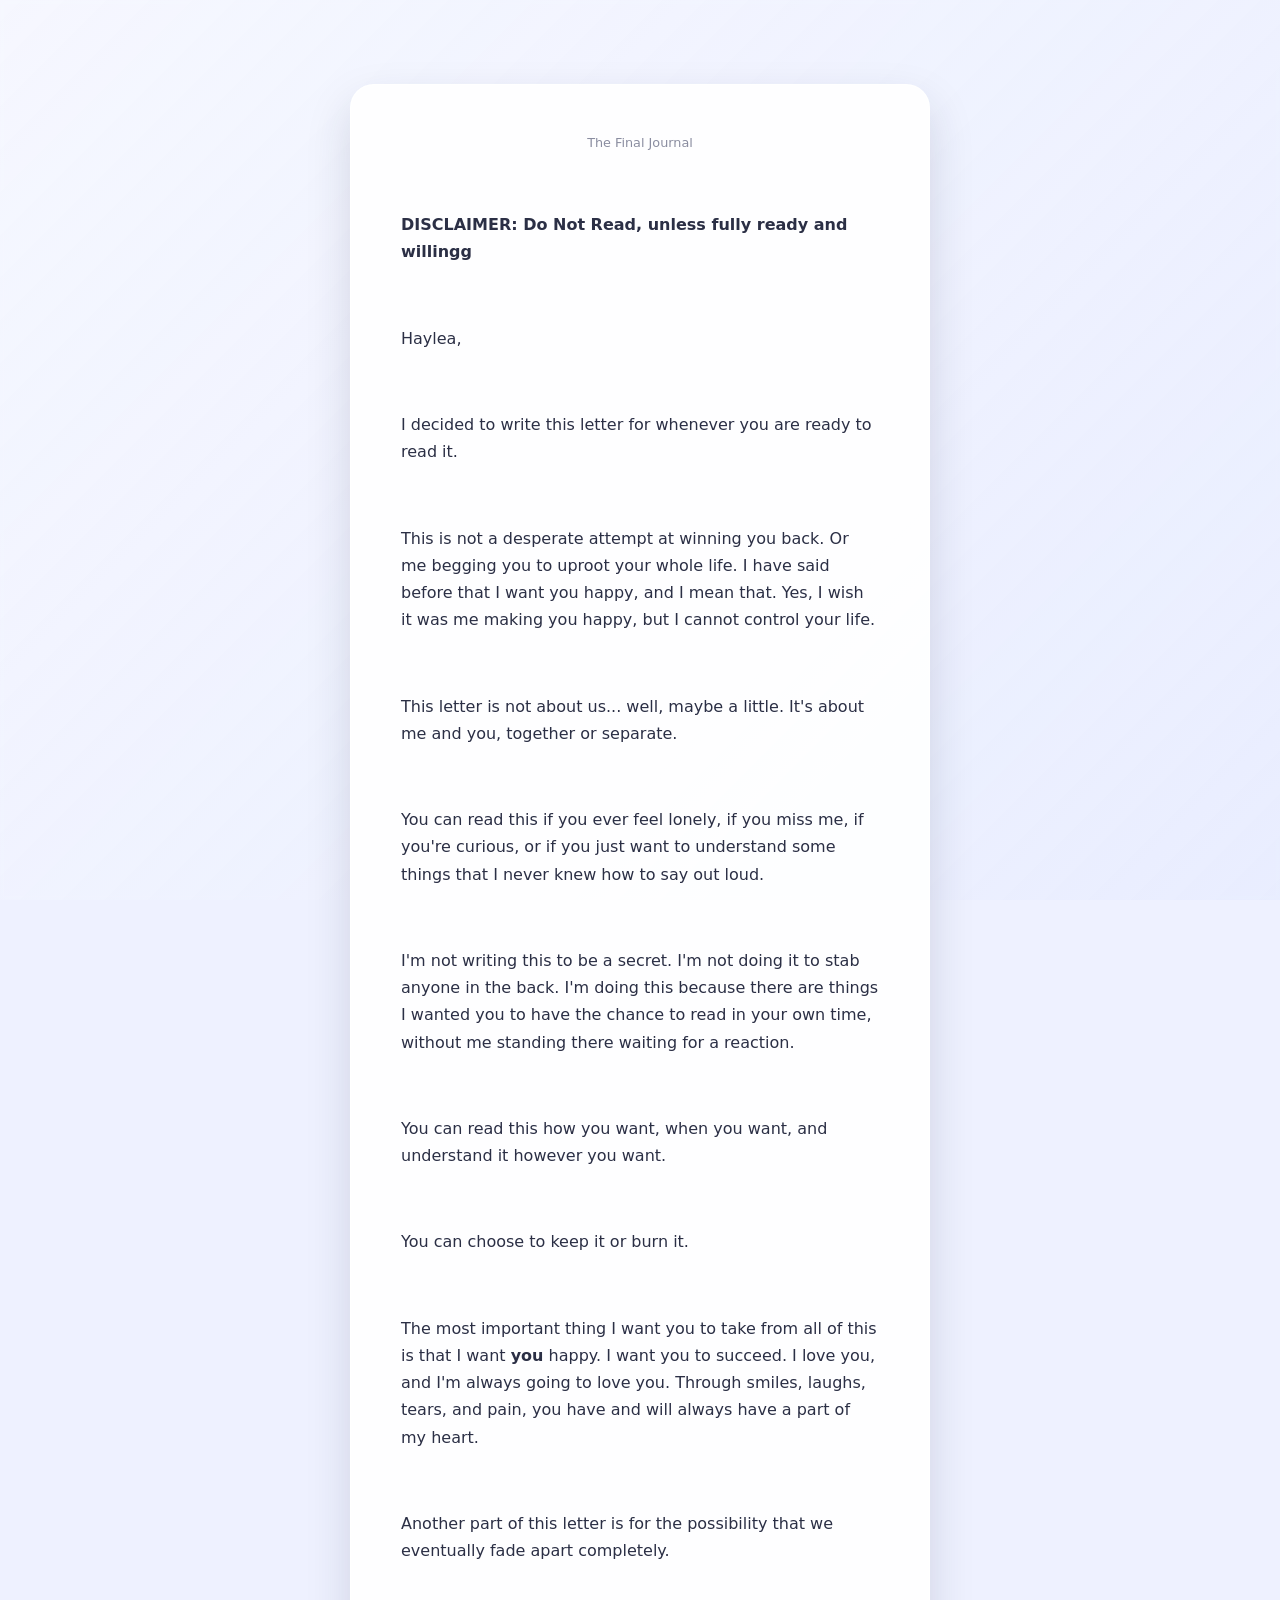
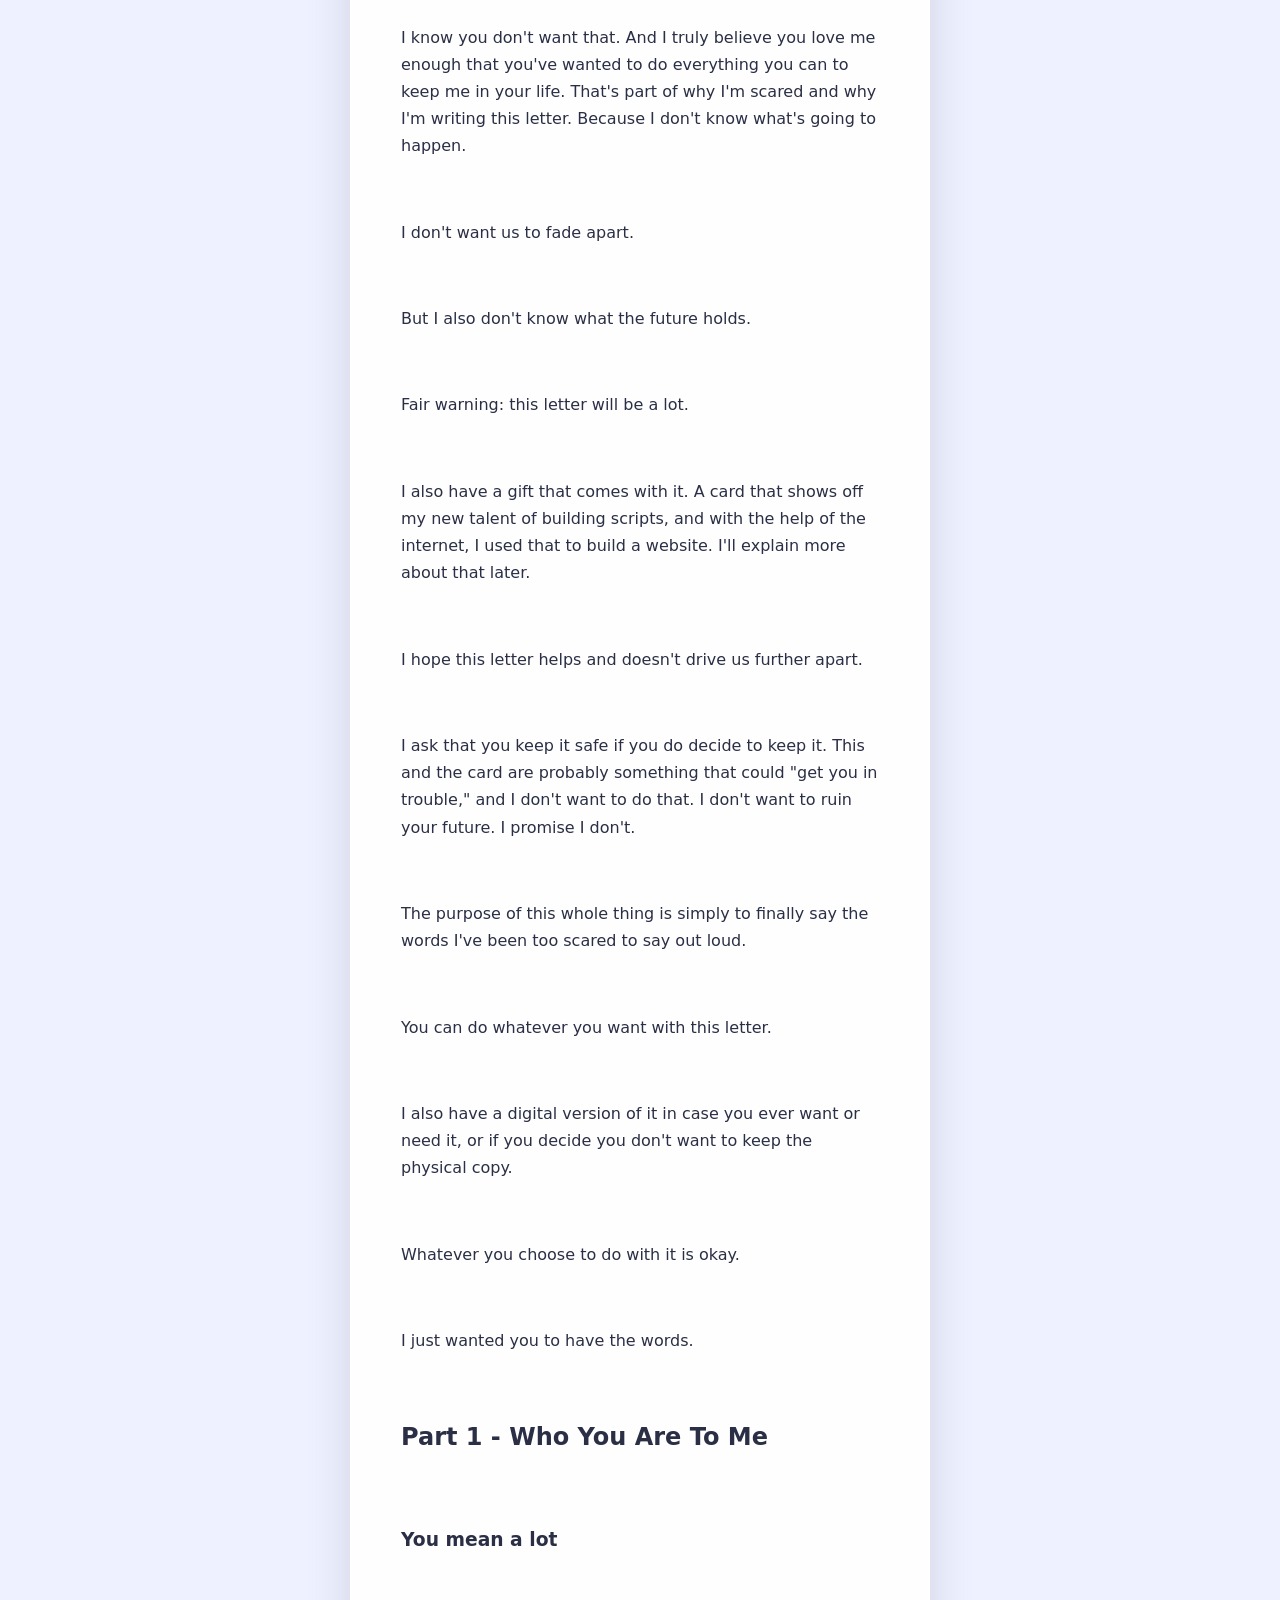
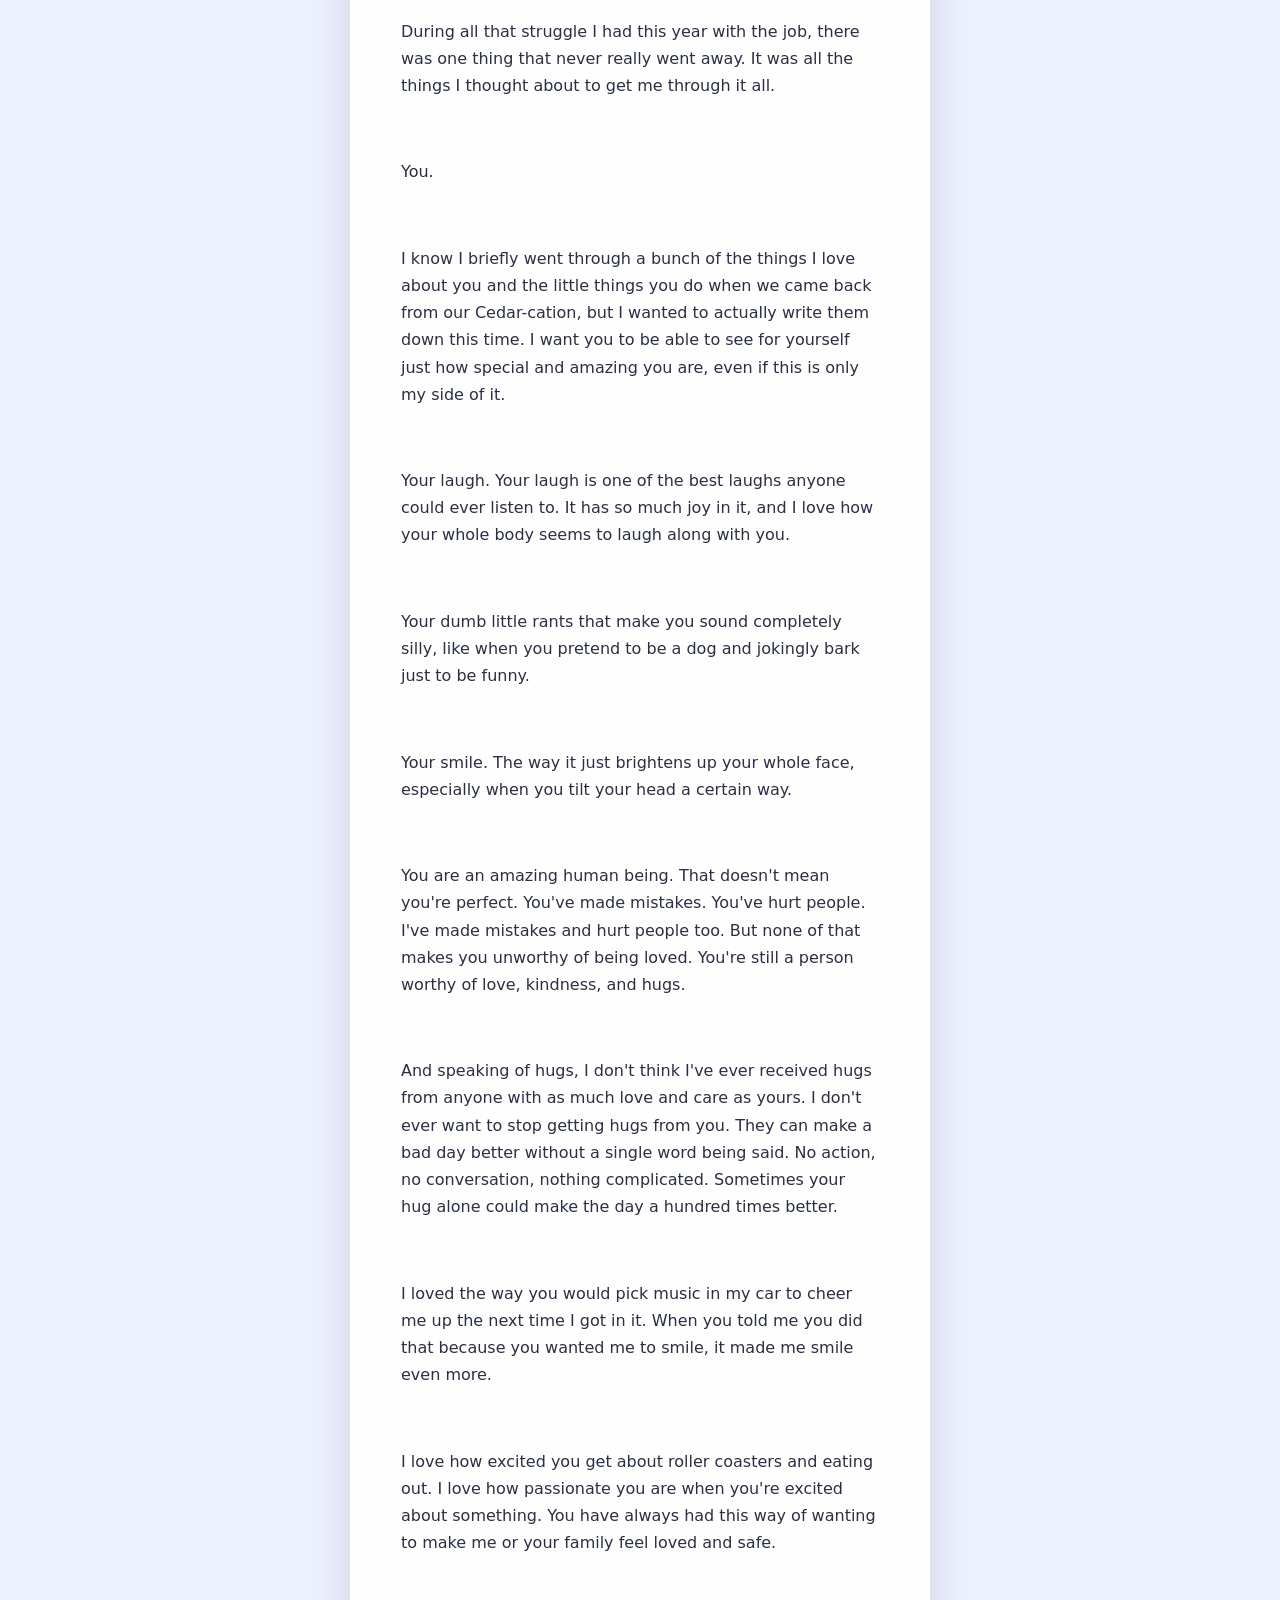
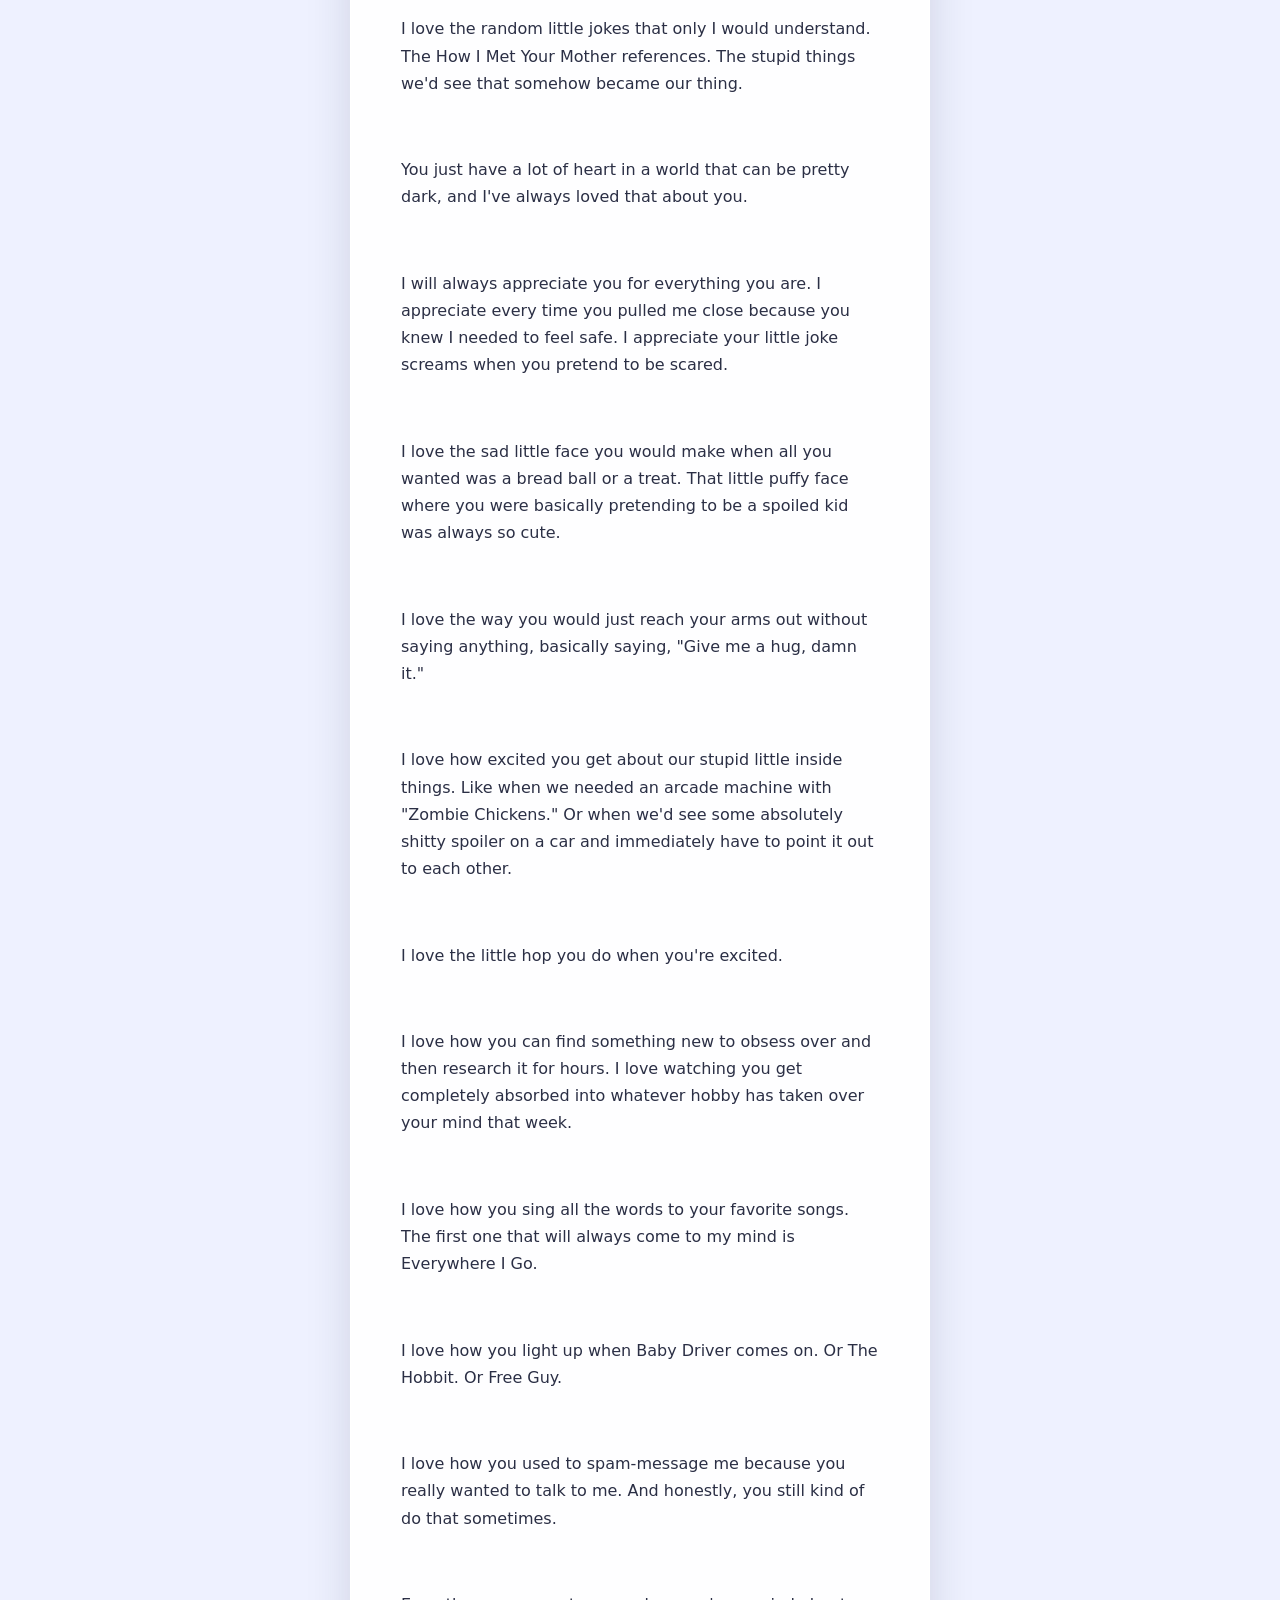
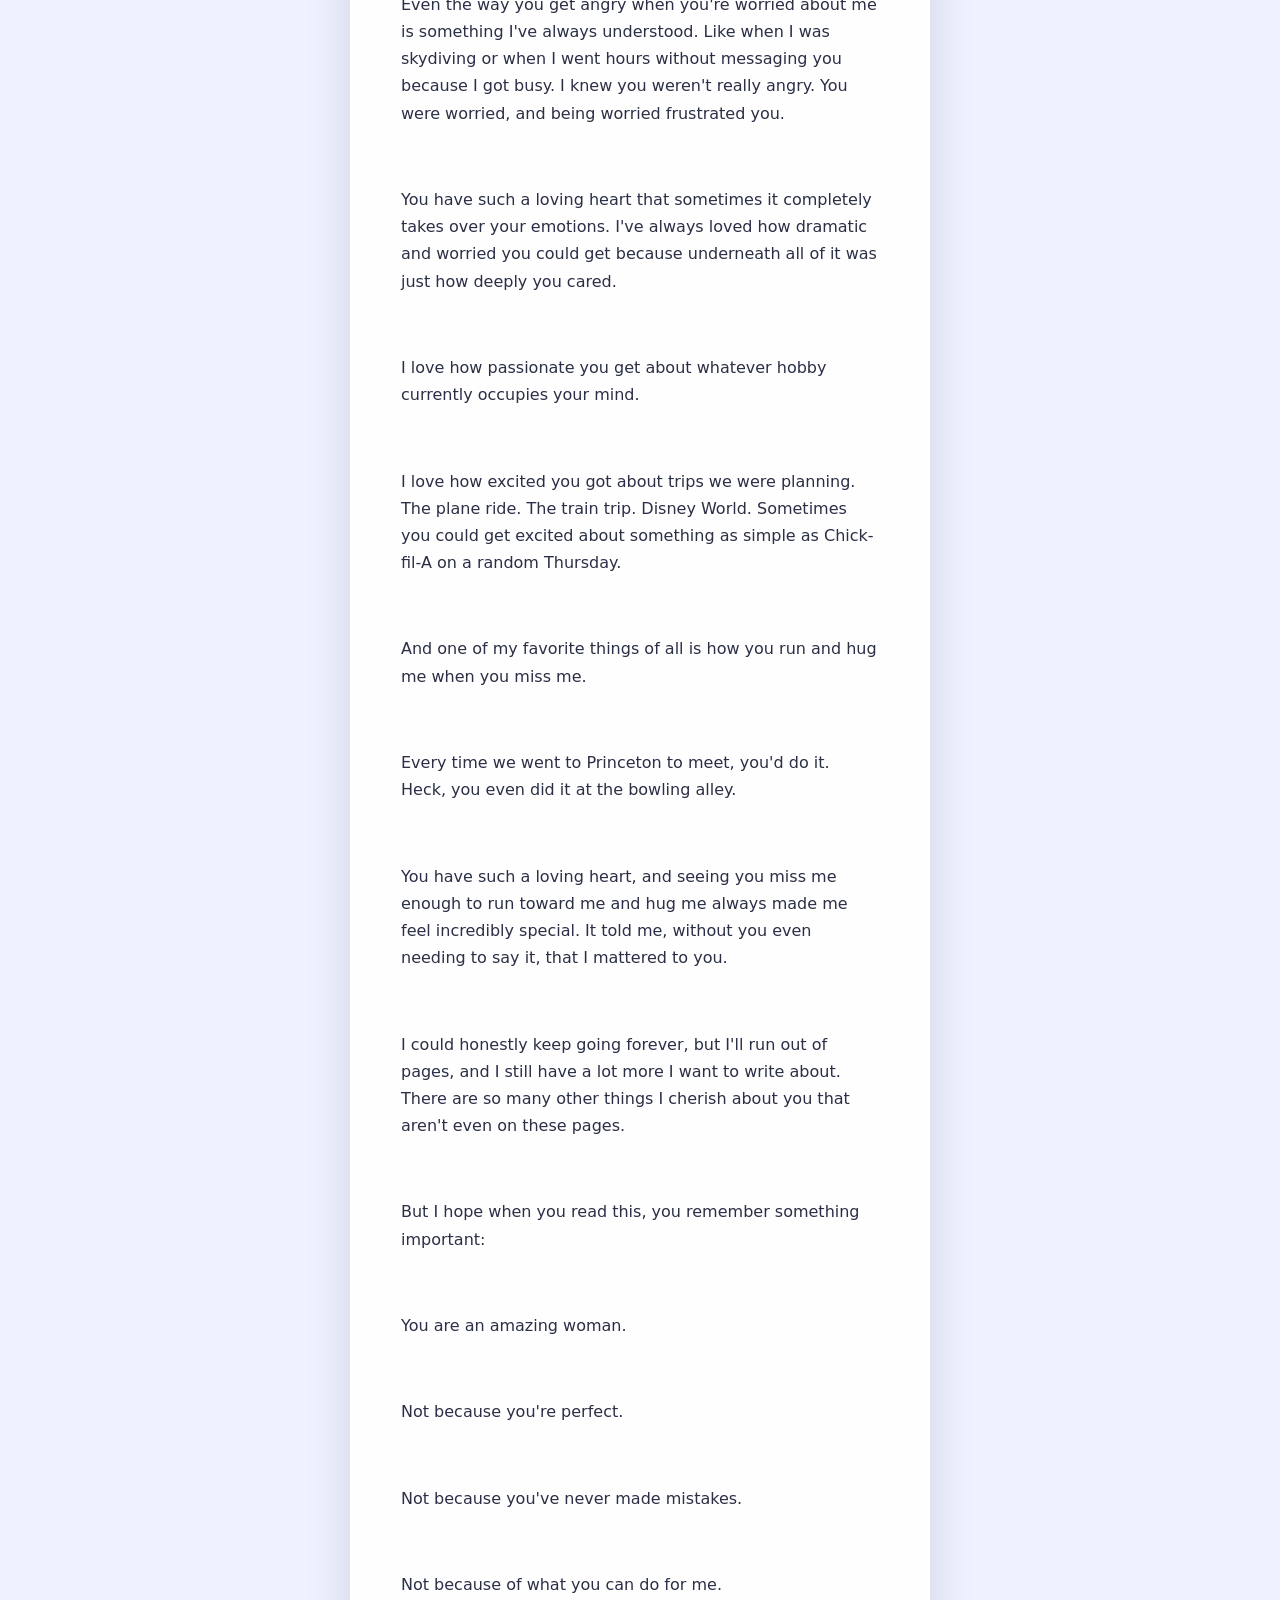
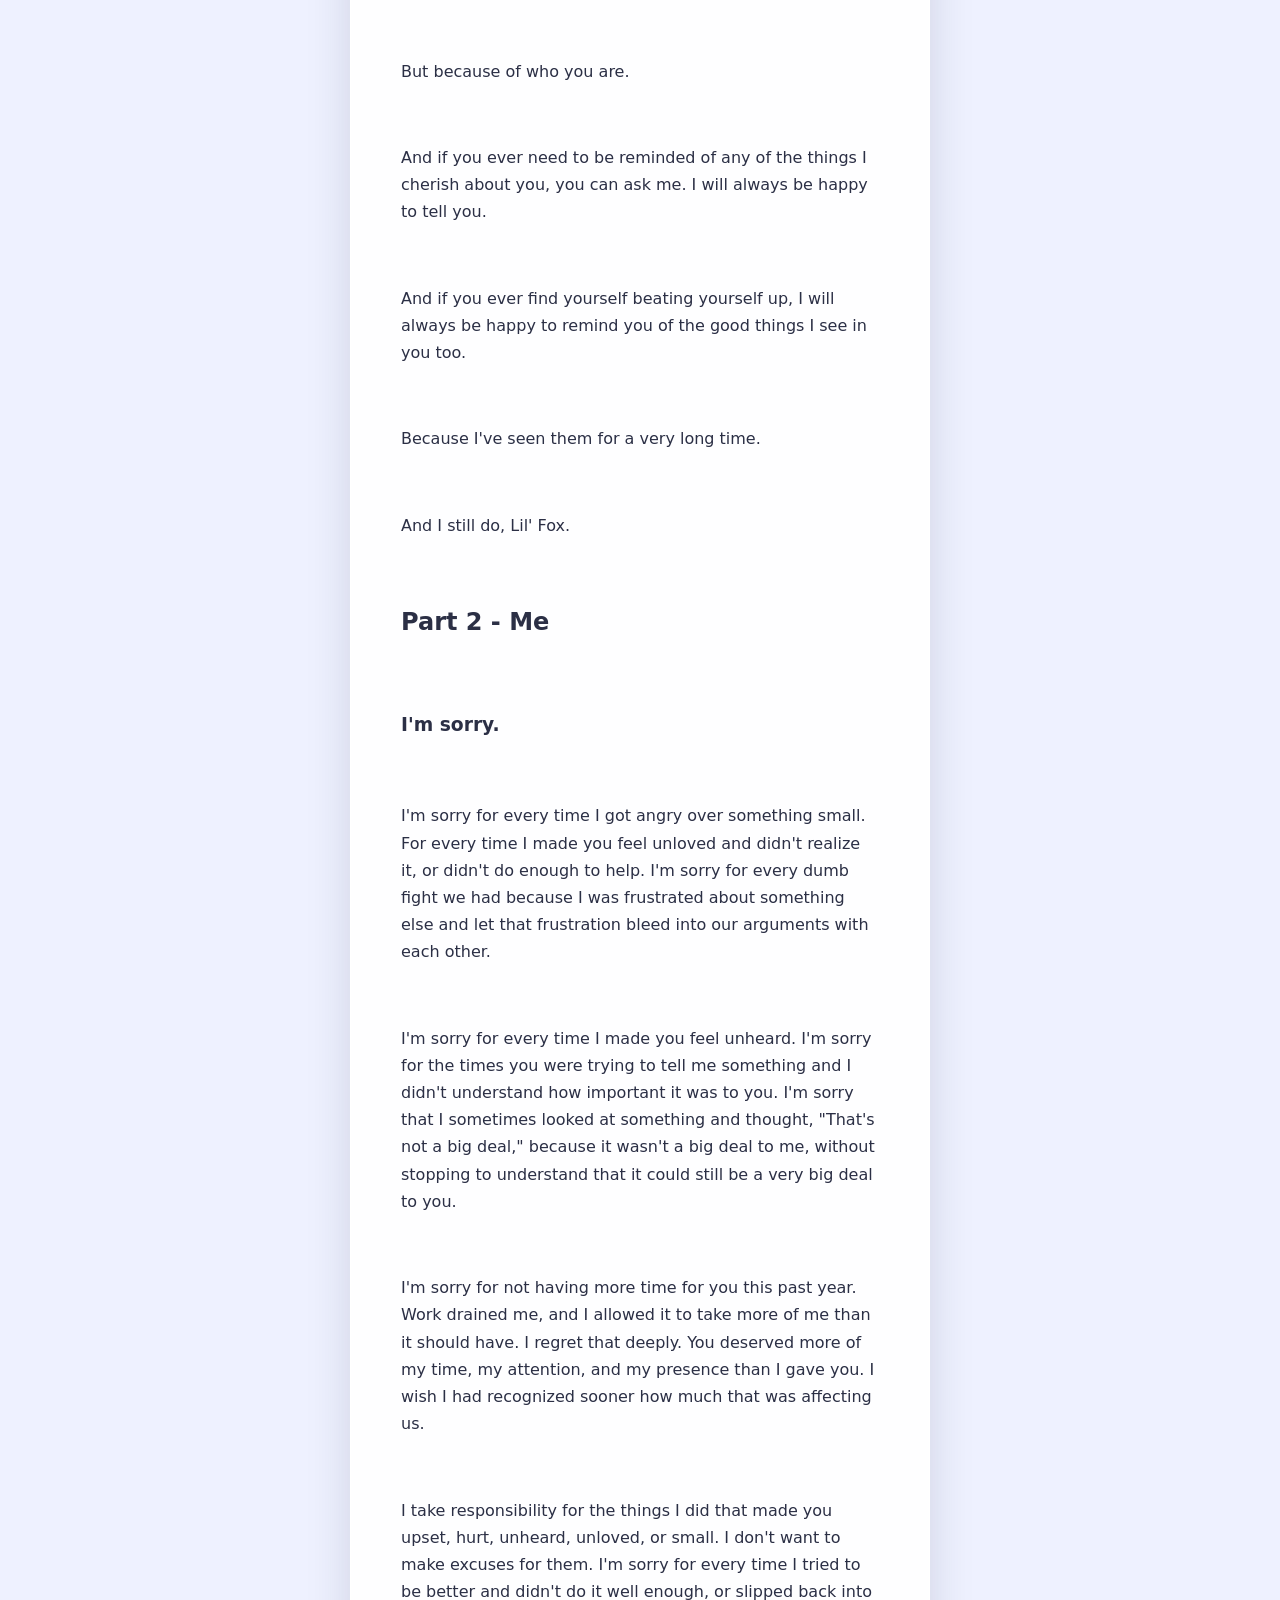
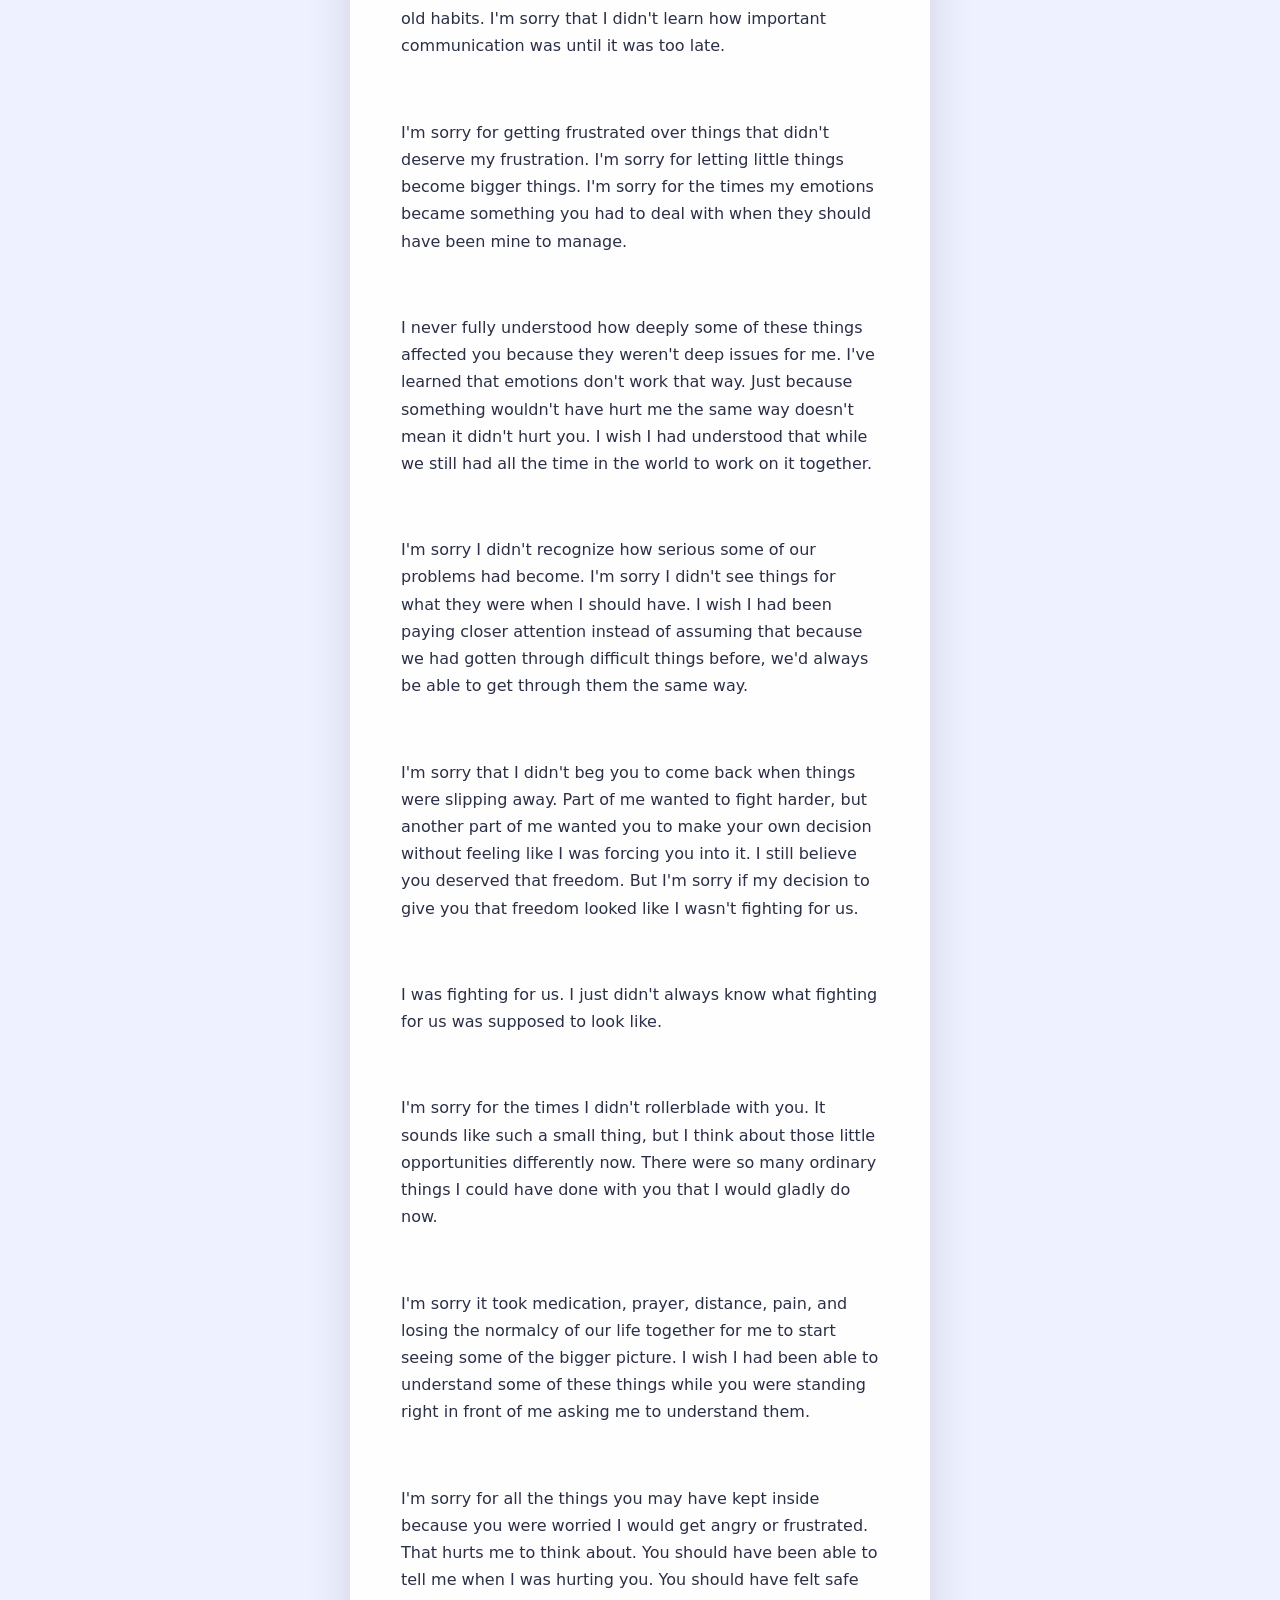
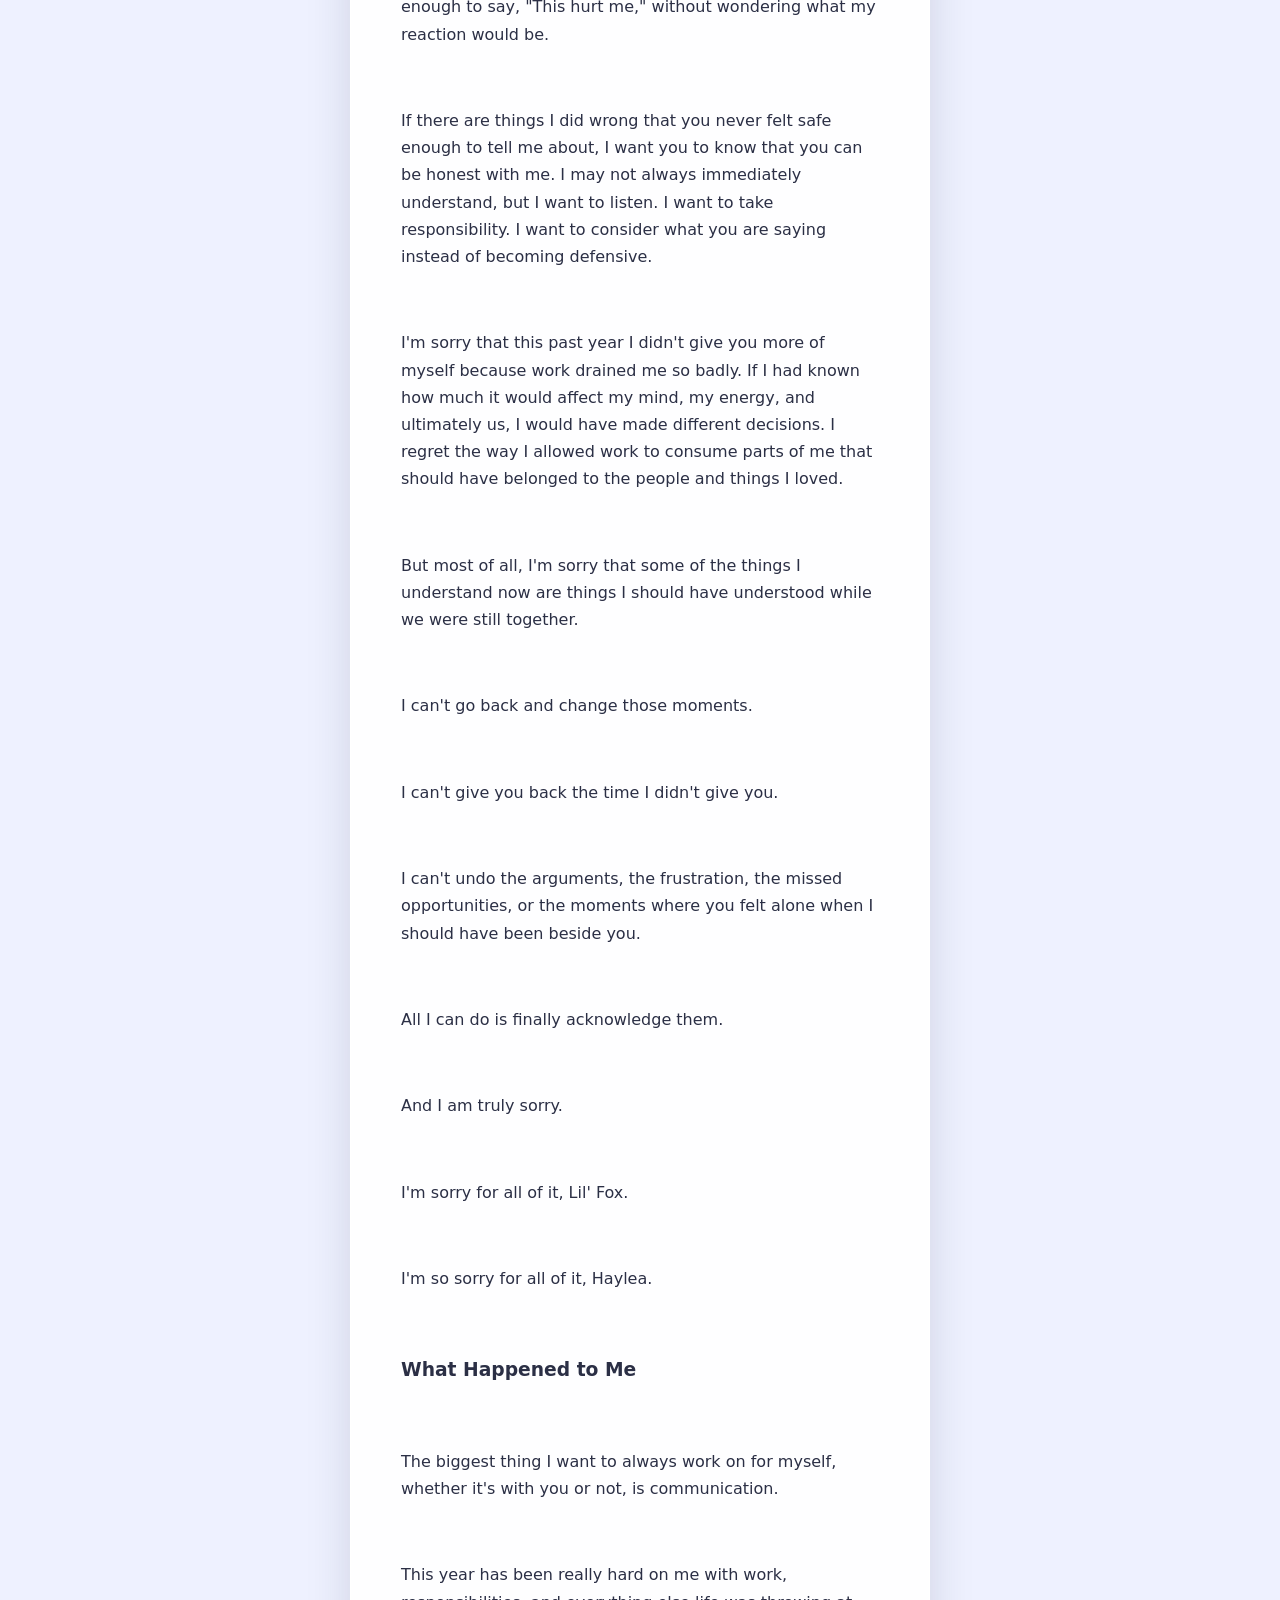
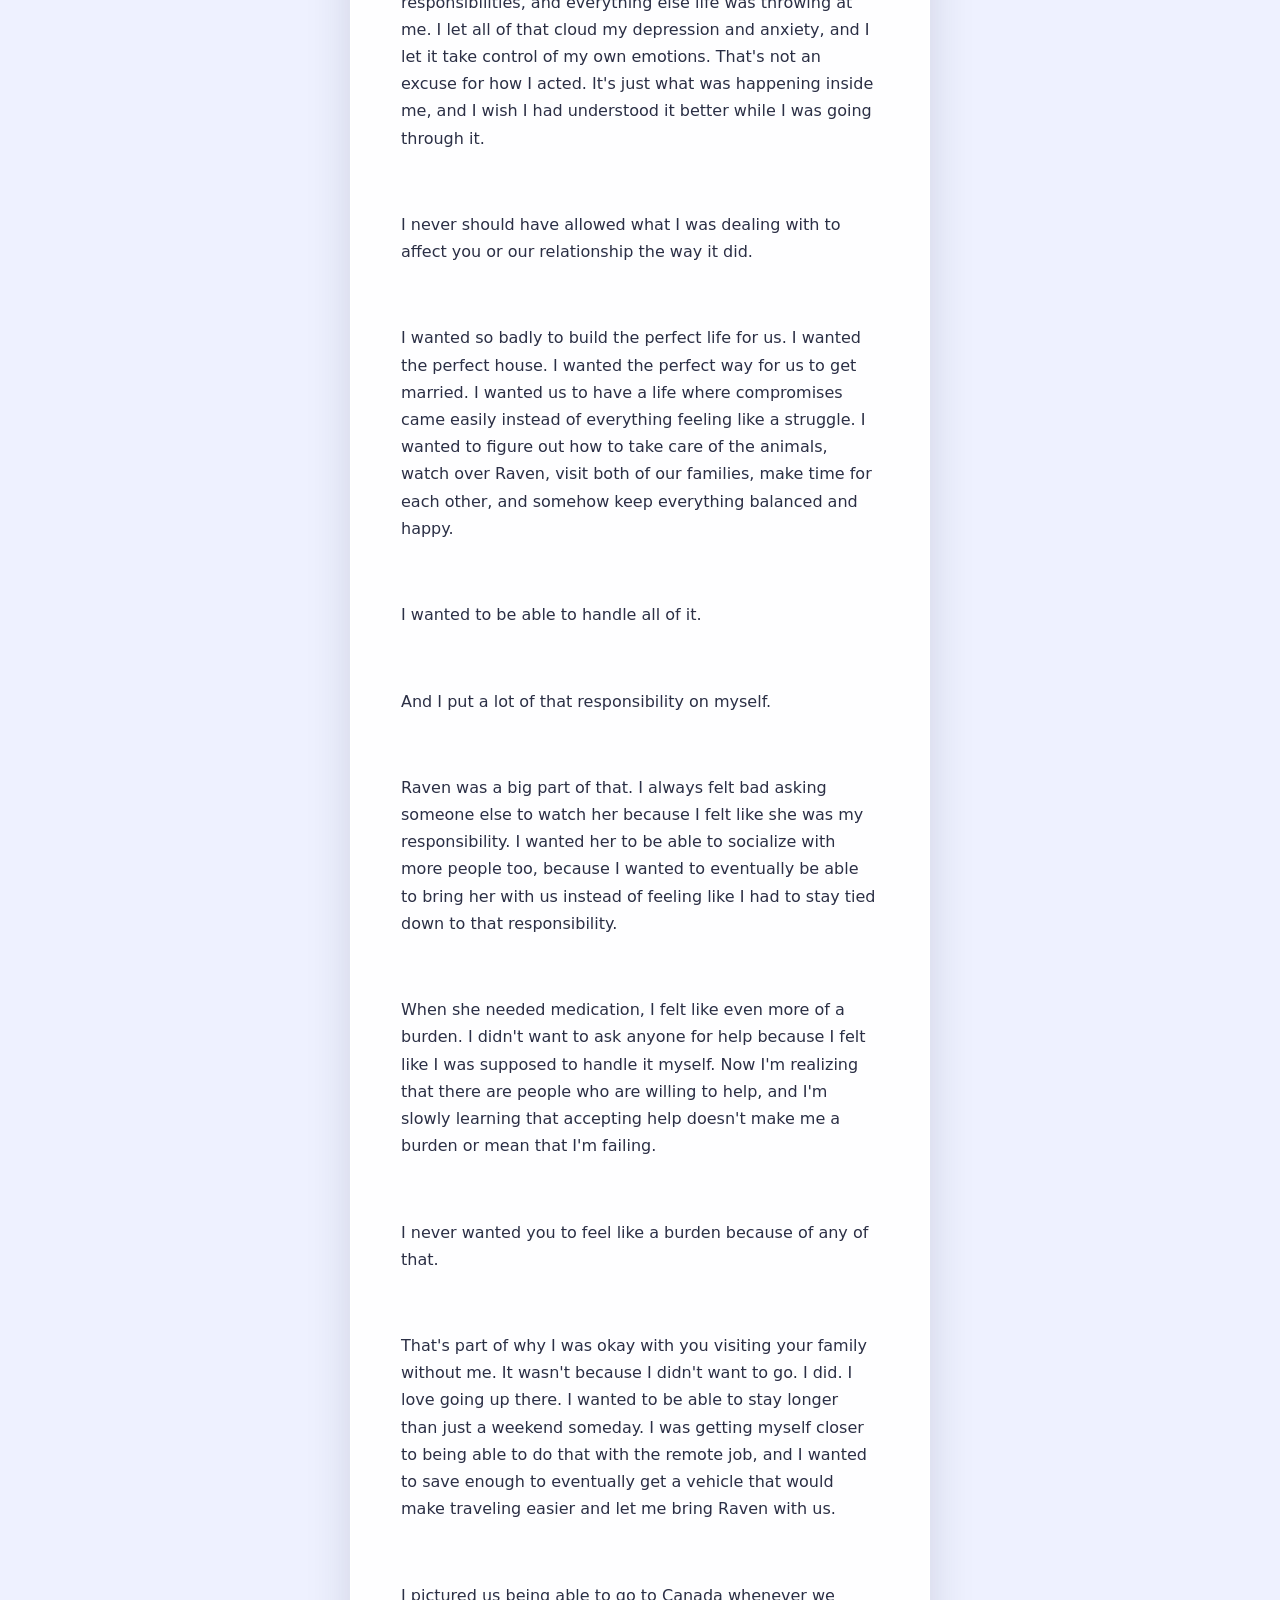
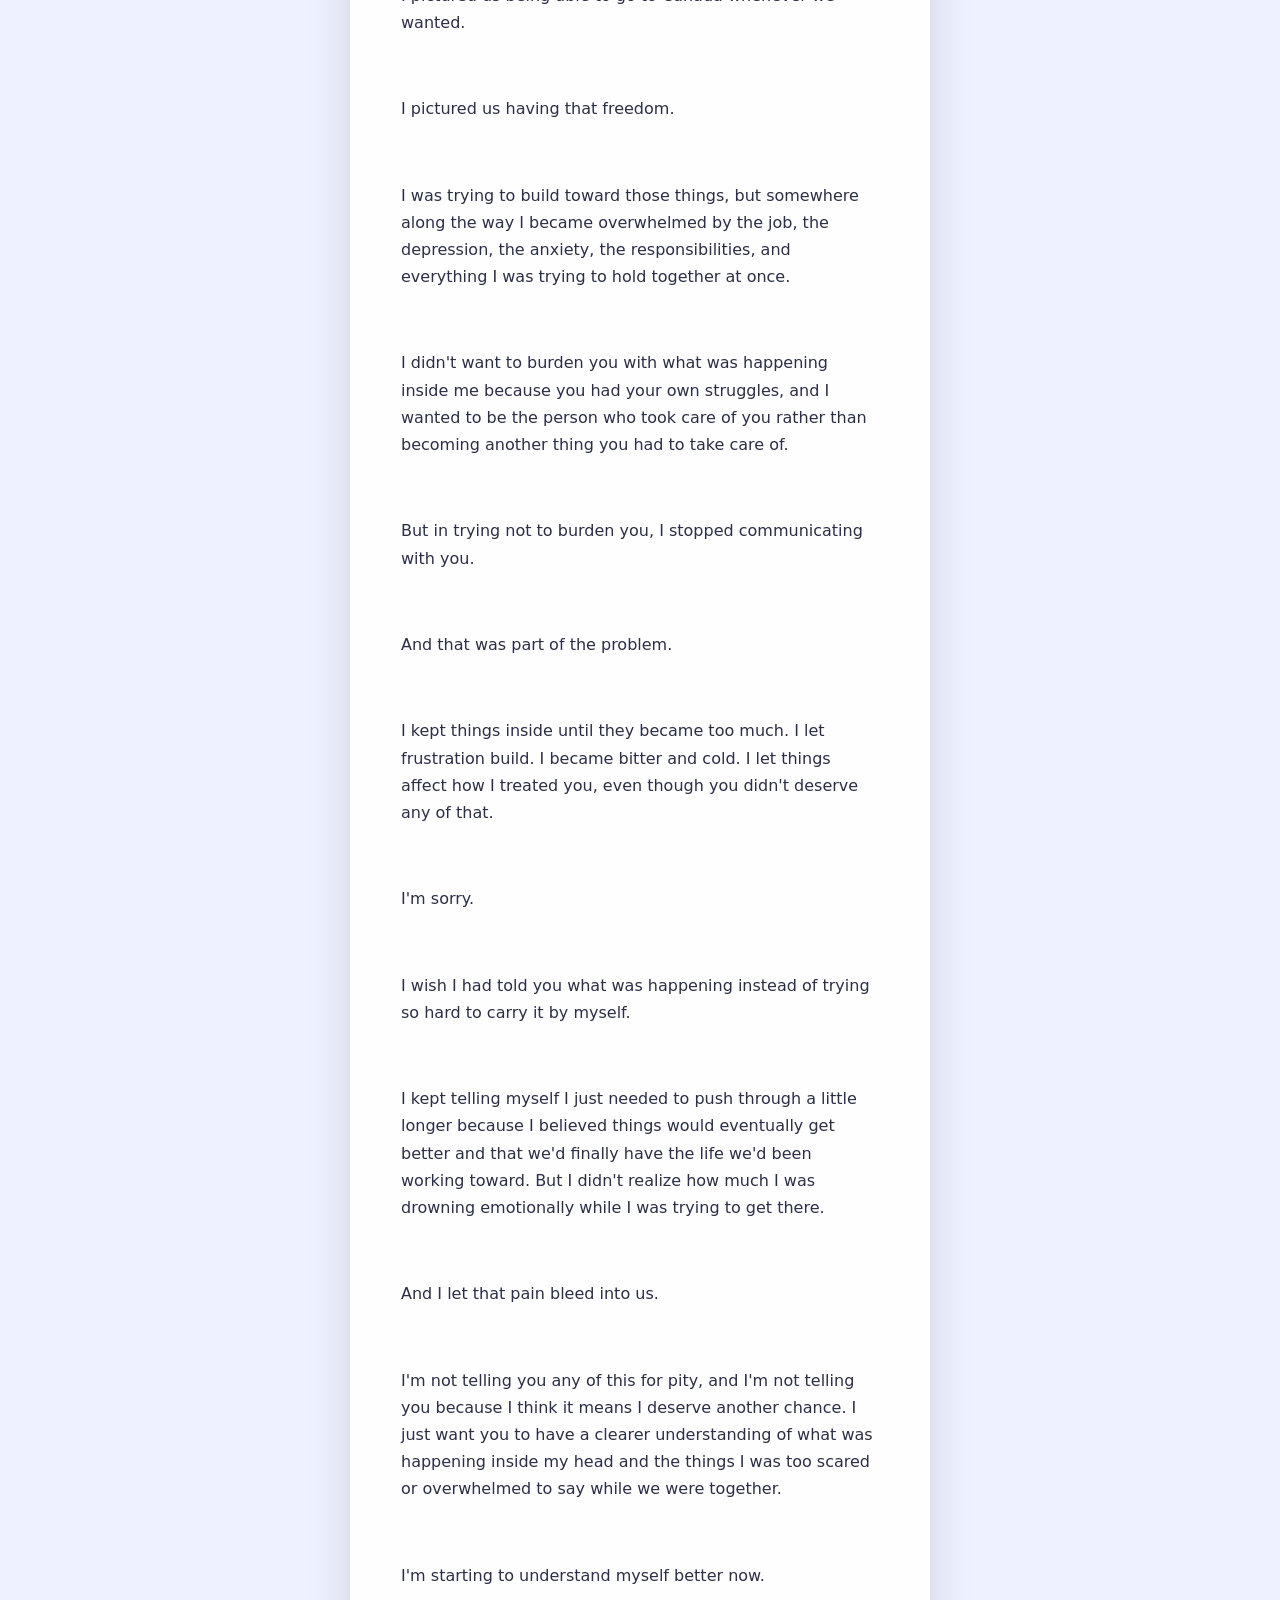
==== commit 8a6224ba: "update" ====
--- a/journal.html
+++ b/journal.html
@@ -83,7 +83,9 @@
           if you want spacing between them — they'll show
           up the same way you typed them.
         -->
-        <div class="journal-text"><p class="salutation">Haylea,</p>
+        <div class="journal-text">
+<p><strong>DISCLAIMER: Do Not Read, unless fully ready and willingg</strong></p>
+<p class="salutation">Haylea,</p>
 <p>I decided to write this letter for whenever you are ready to read it.</p>
 <p>This is not a desperate attempt at winning you back. Or me begging you to uproot your whole life. I have said before that I want you happy, and I mean that. Yes, I wish it was me making you happy, but I cannot control your life.</p>
 <p>This letter is not about us... well, maybe a little. It's about me and you, together or separate.</p>
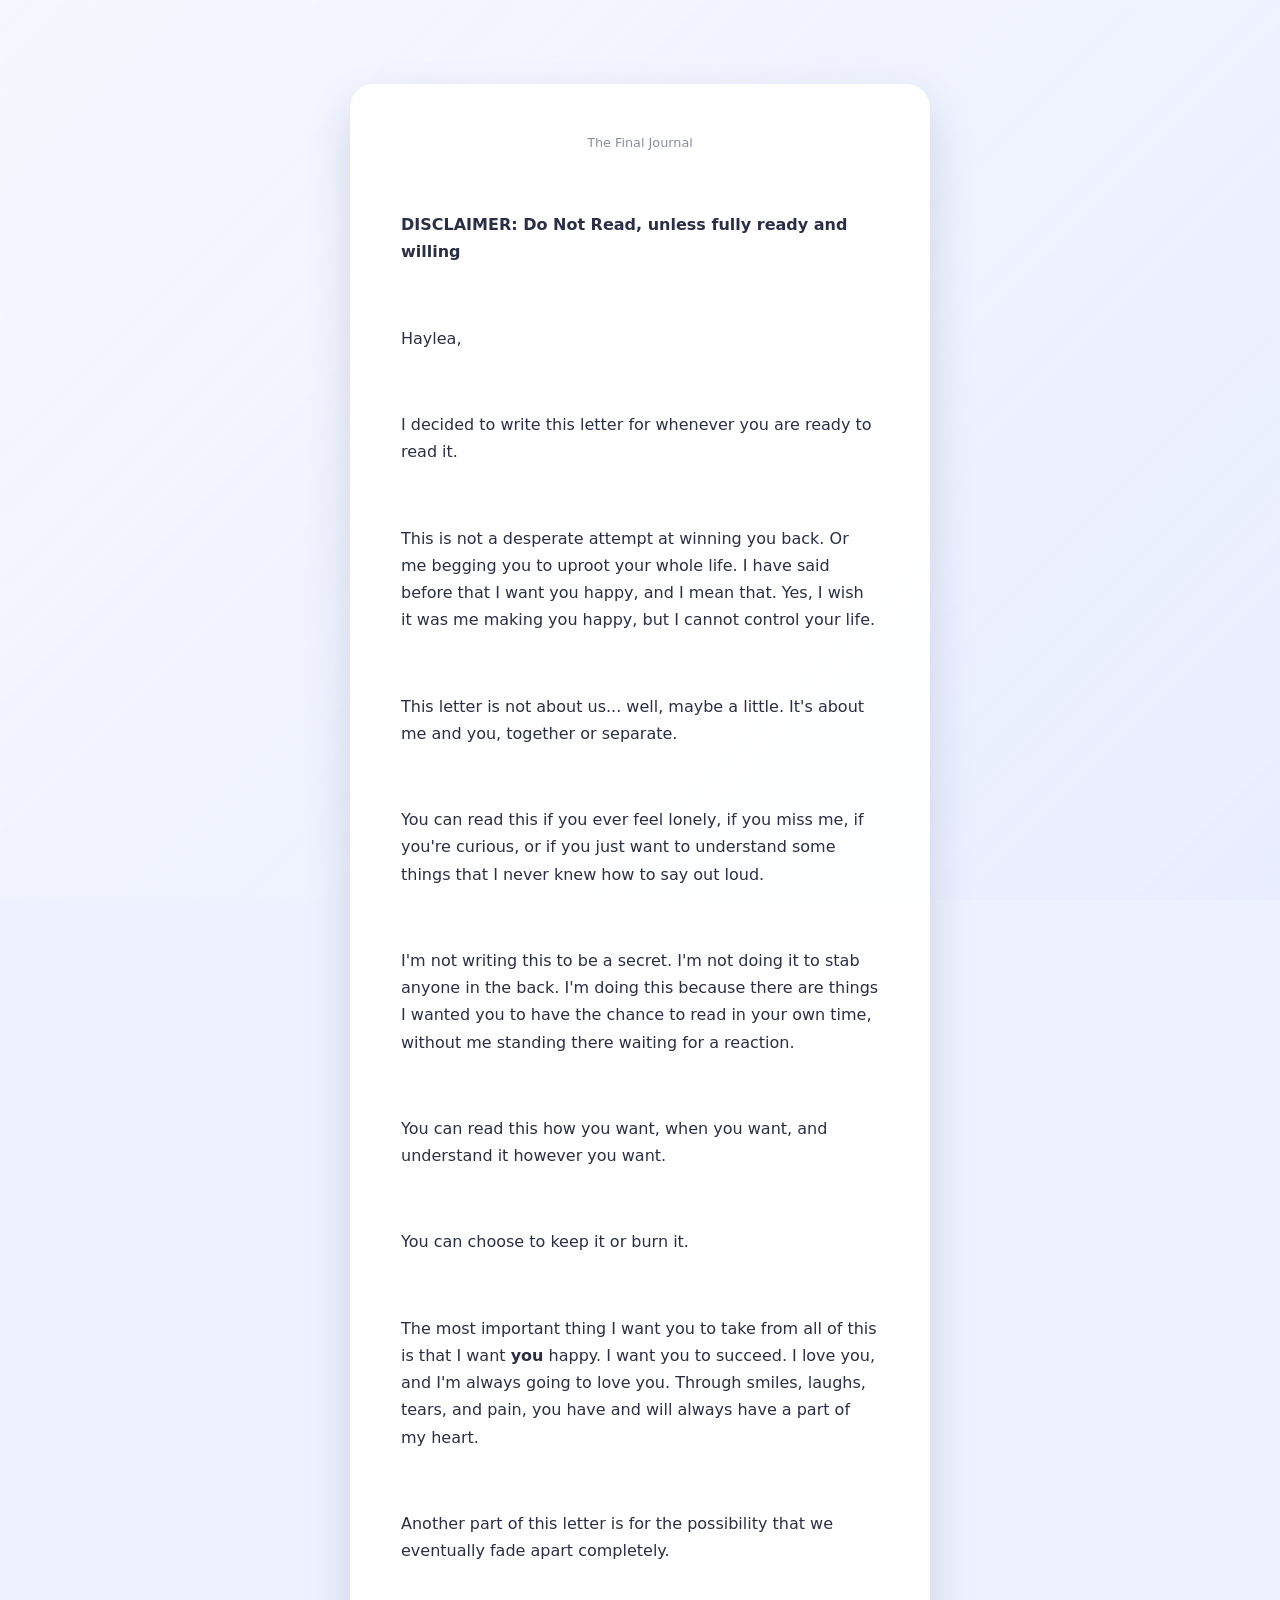
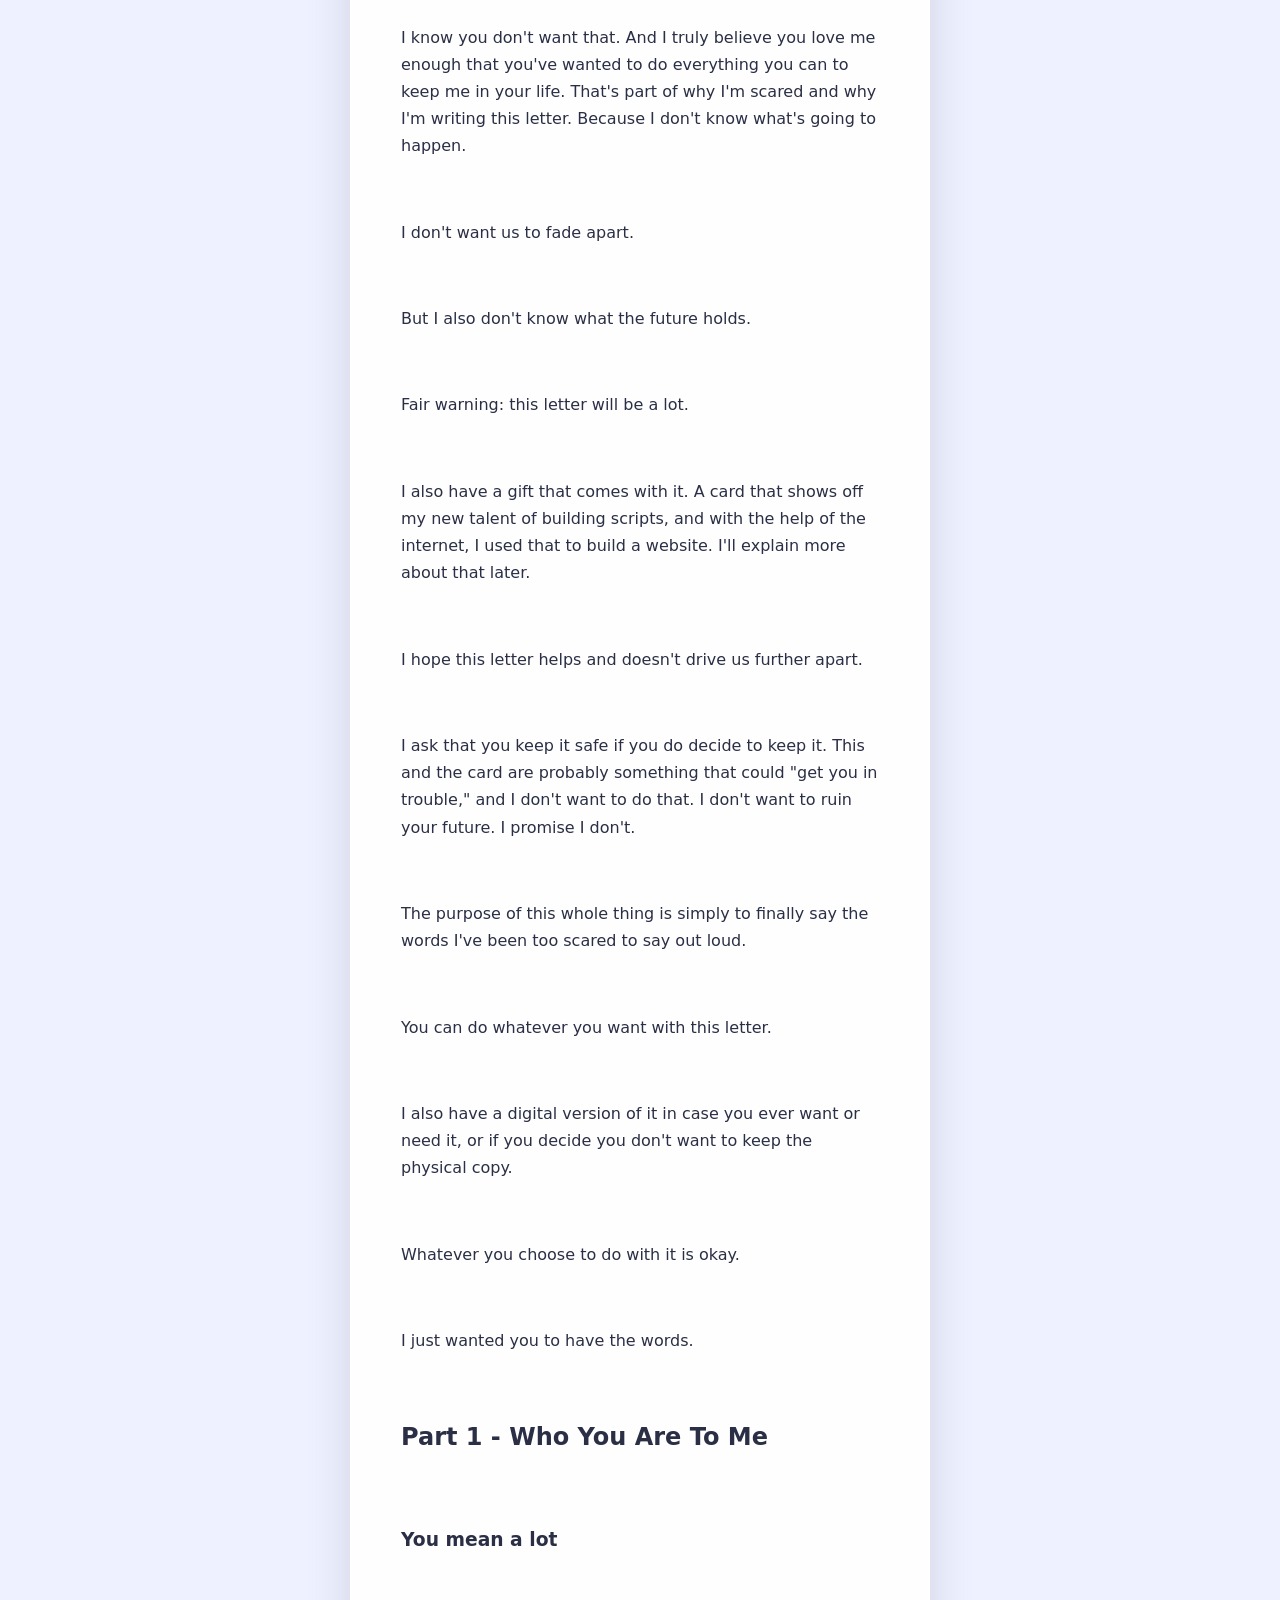
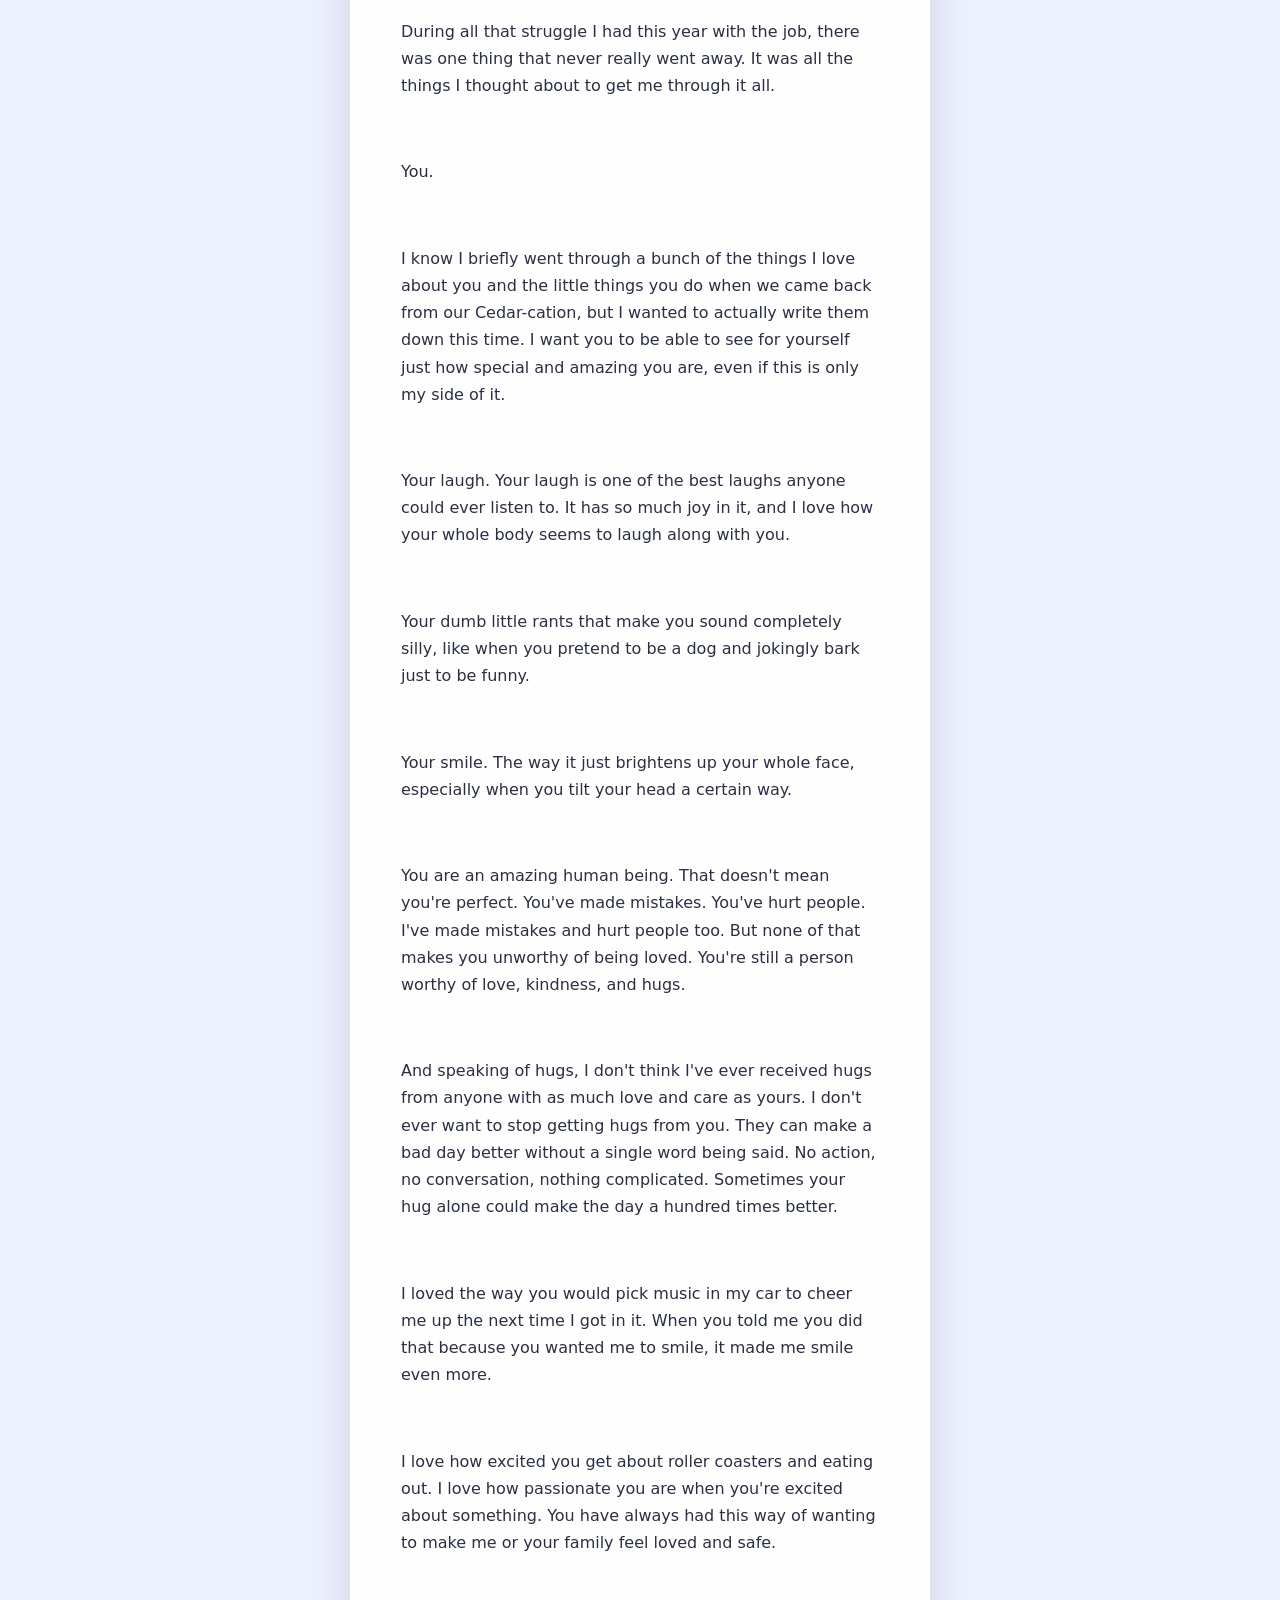
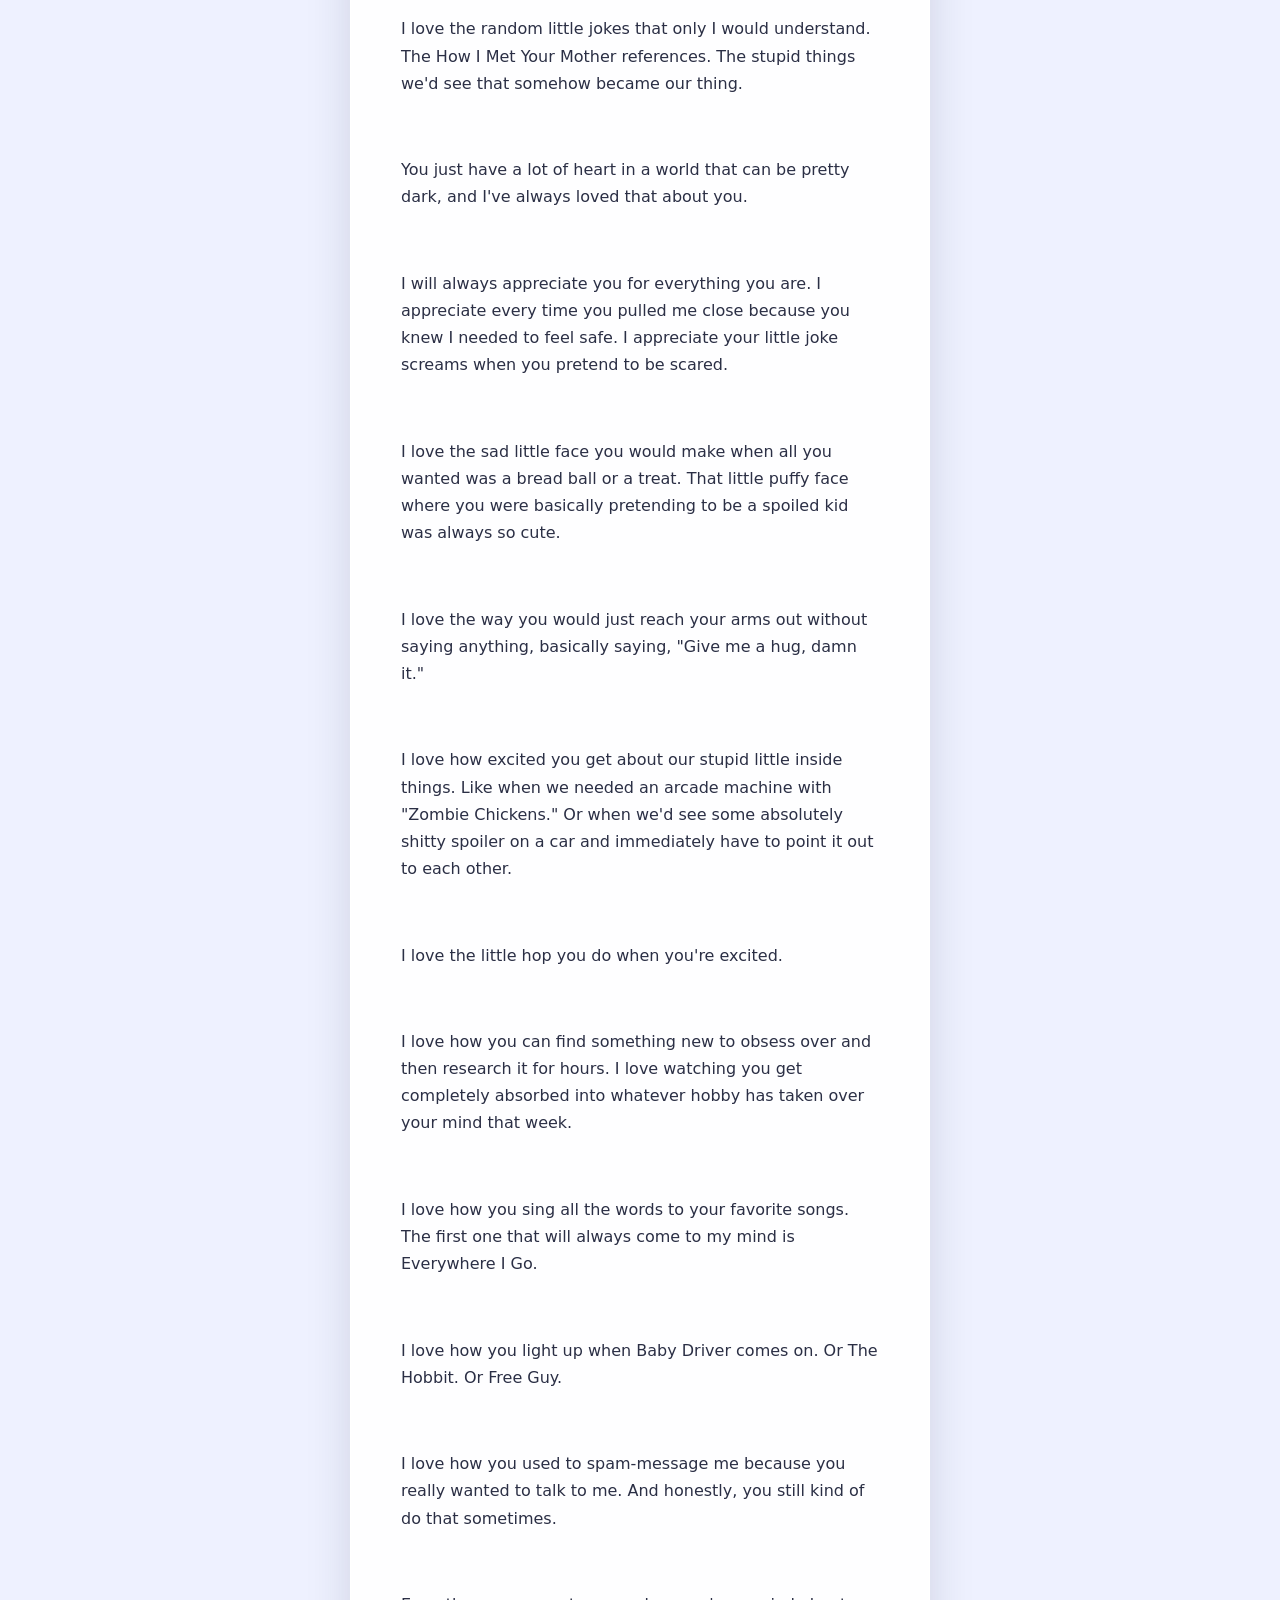
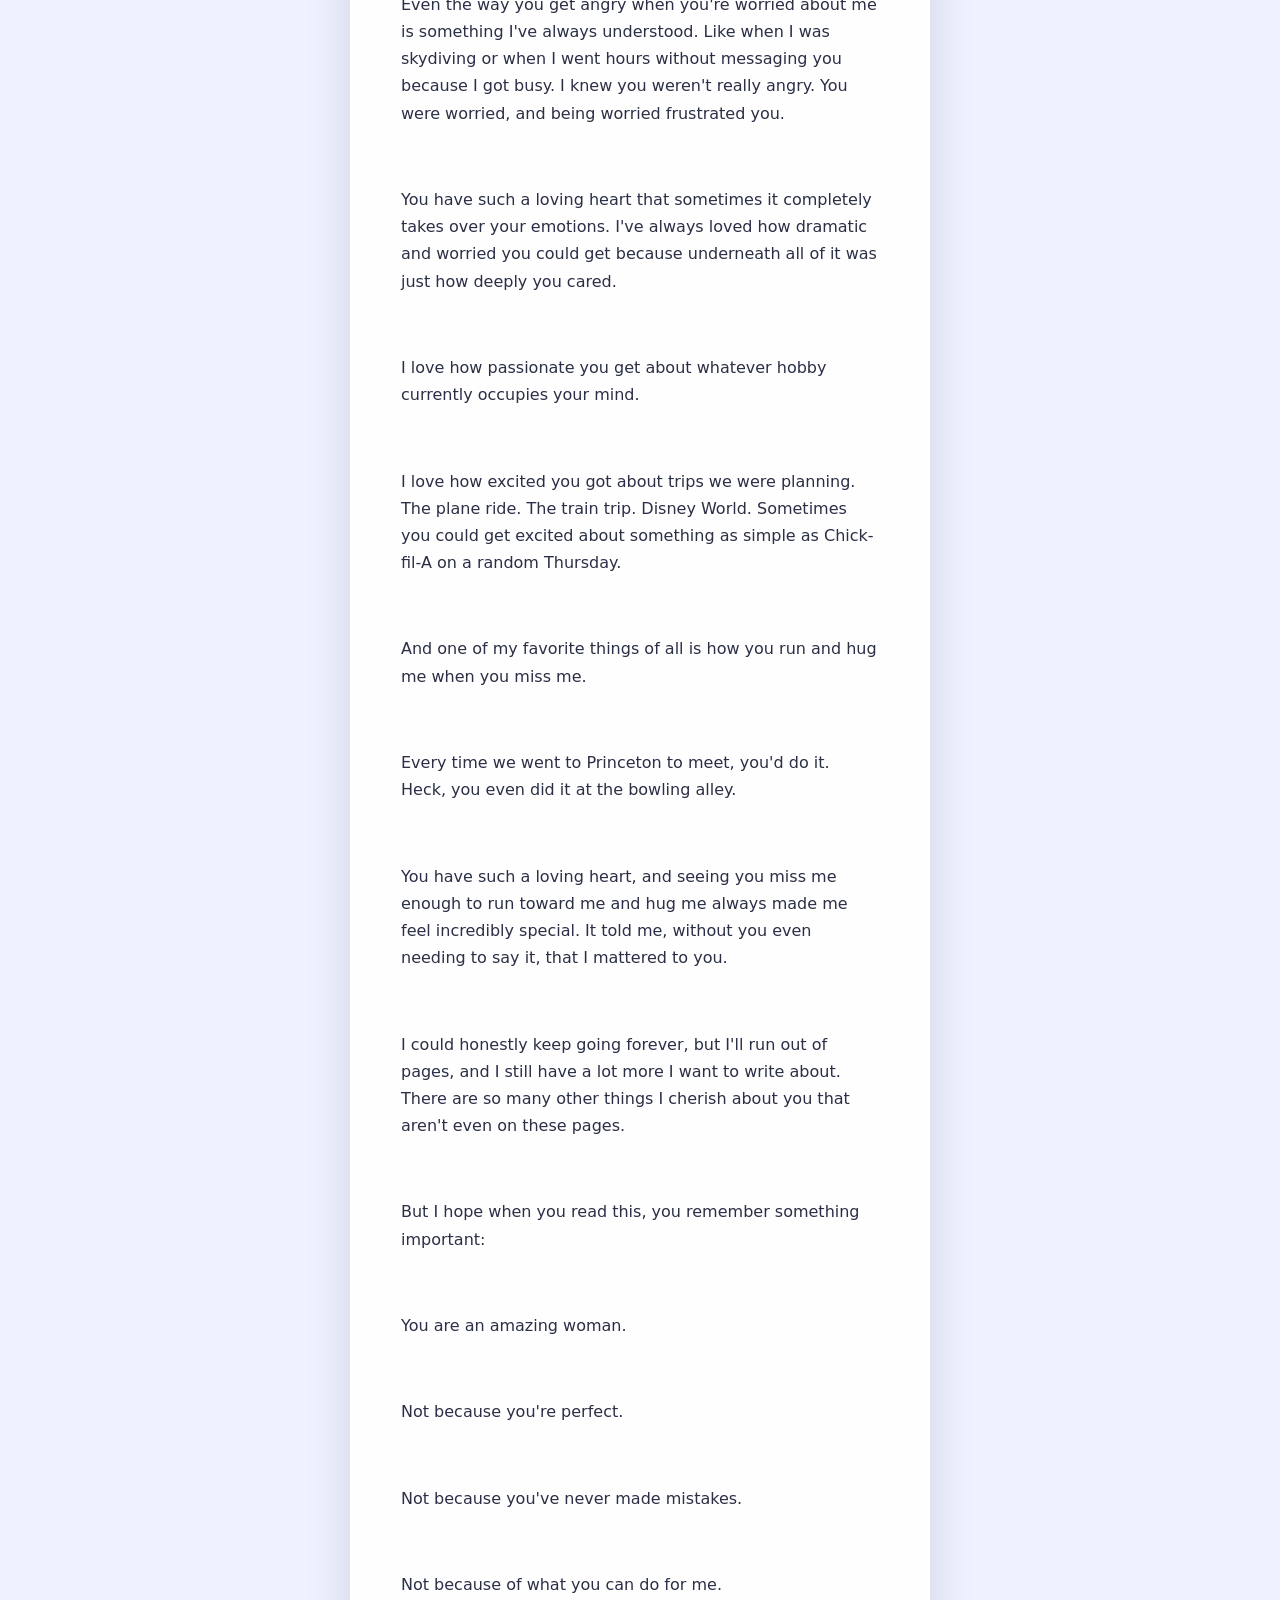
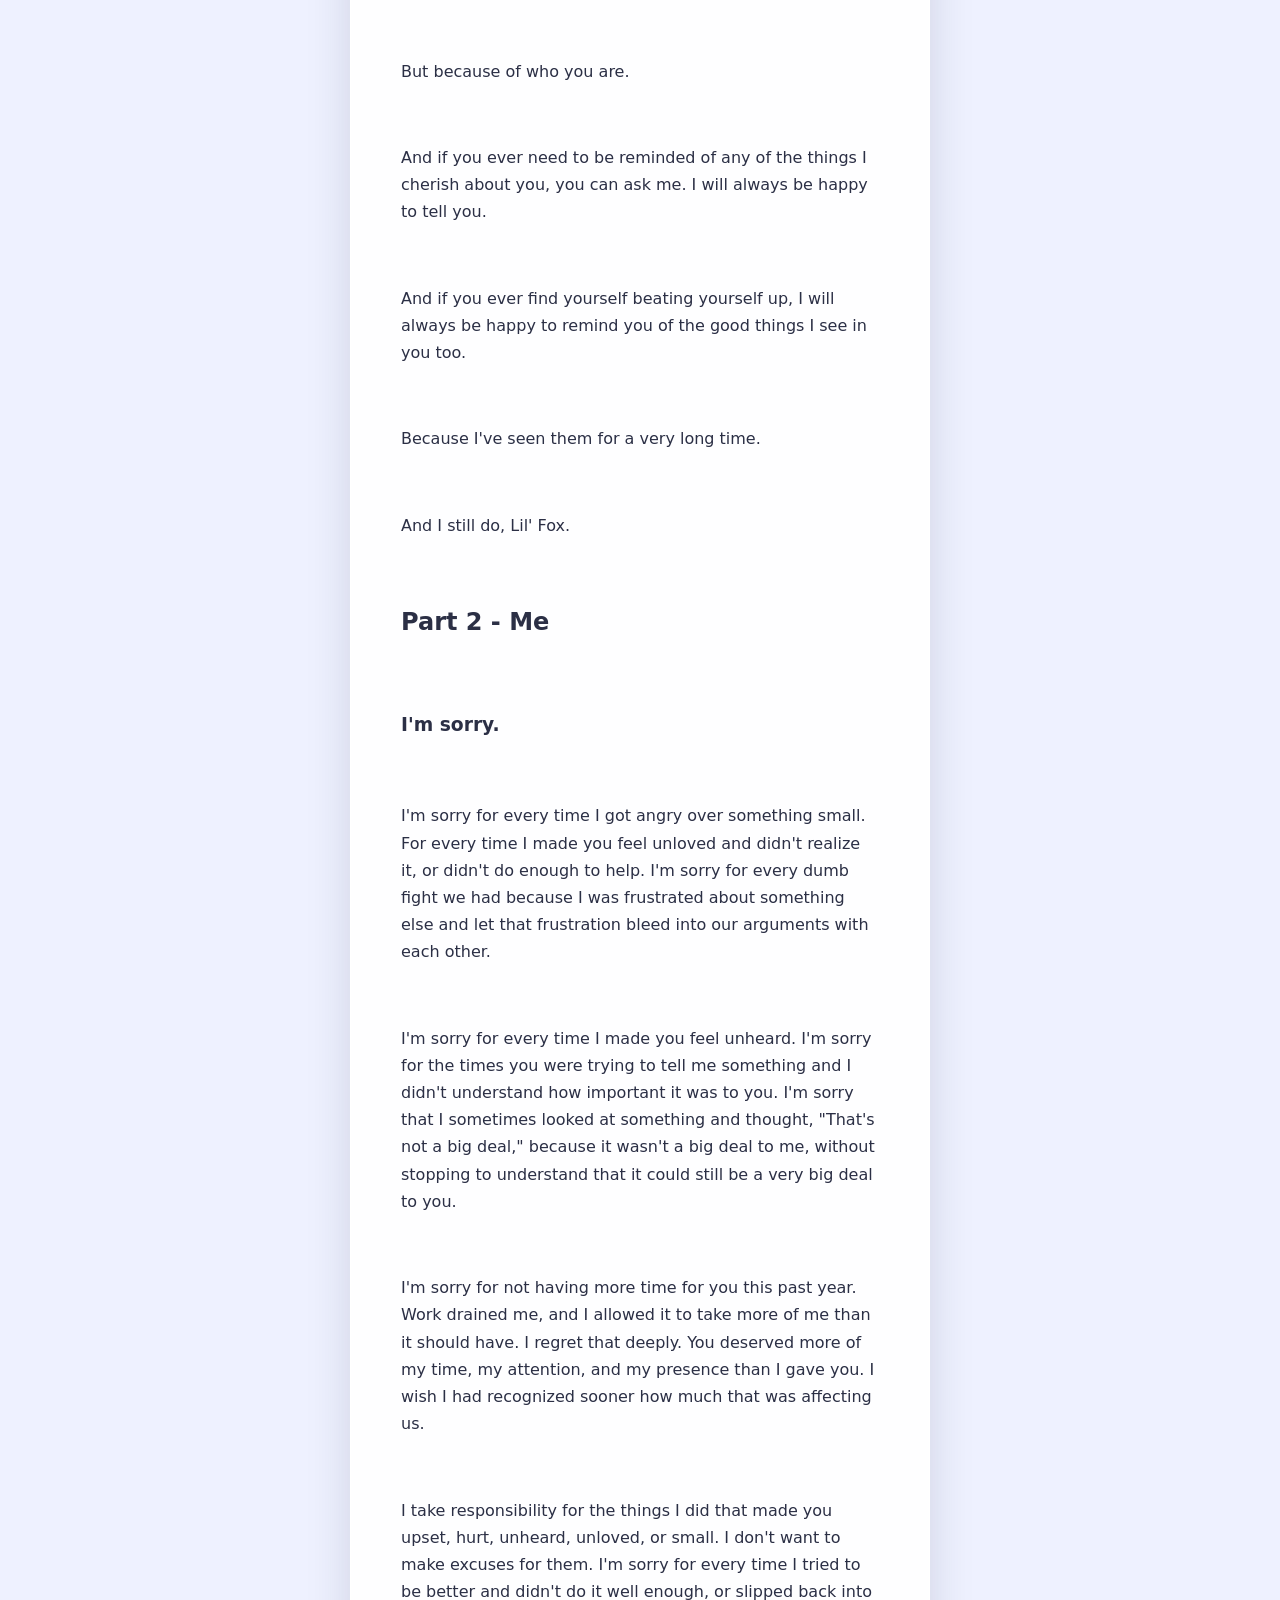
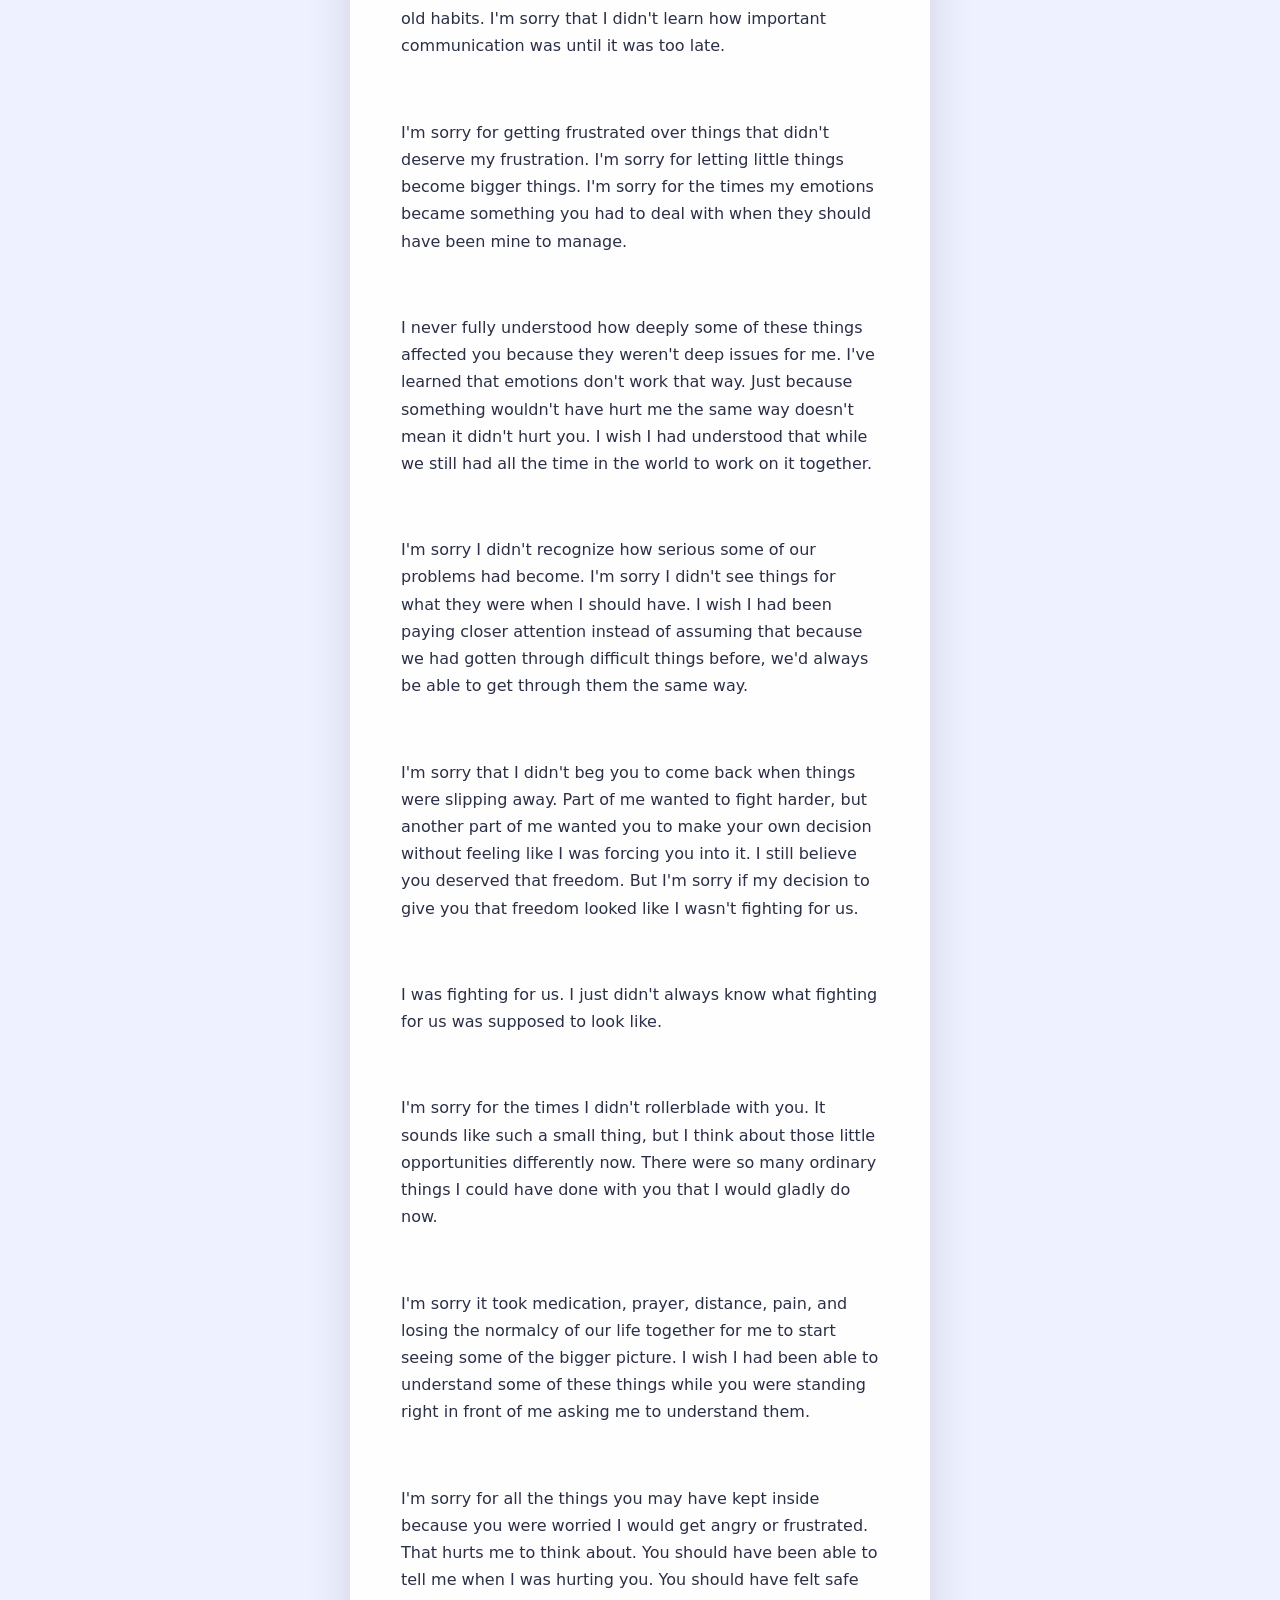
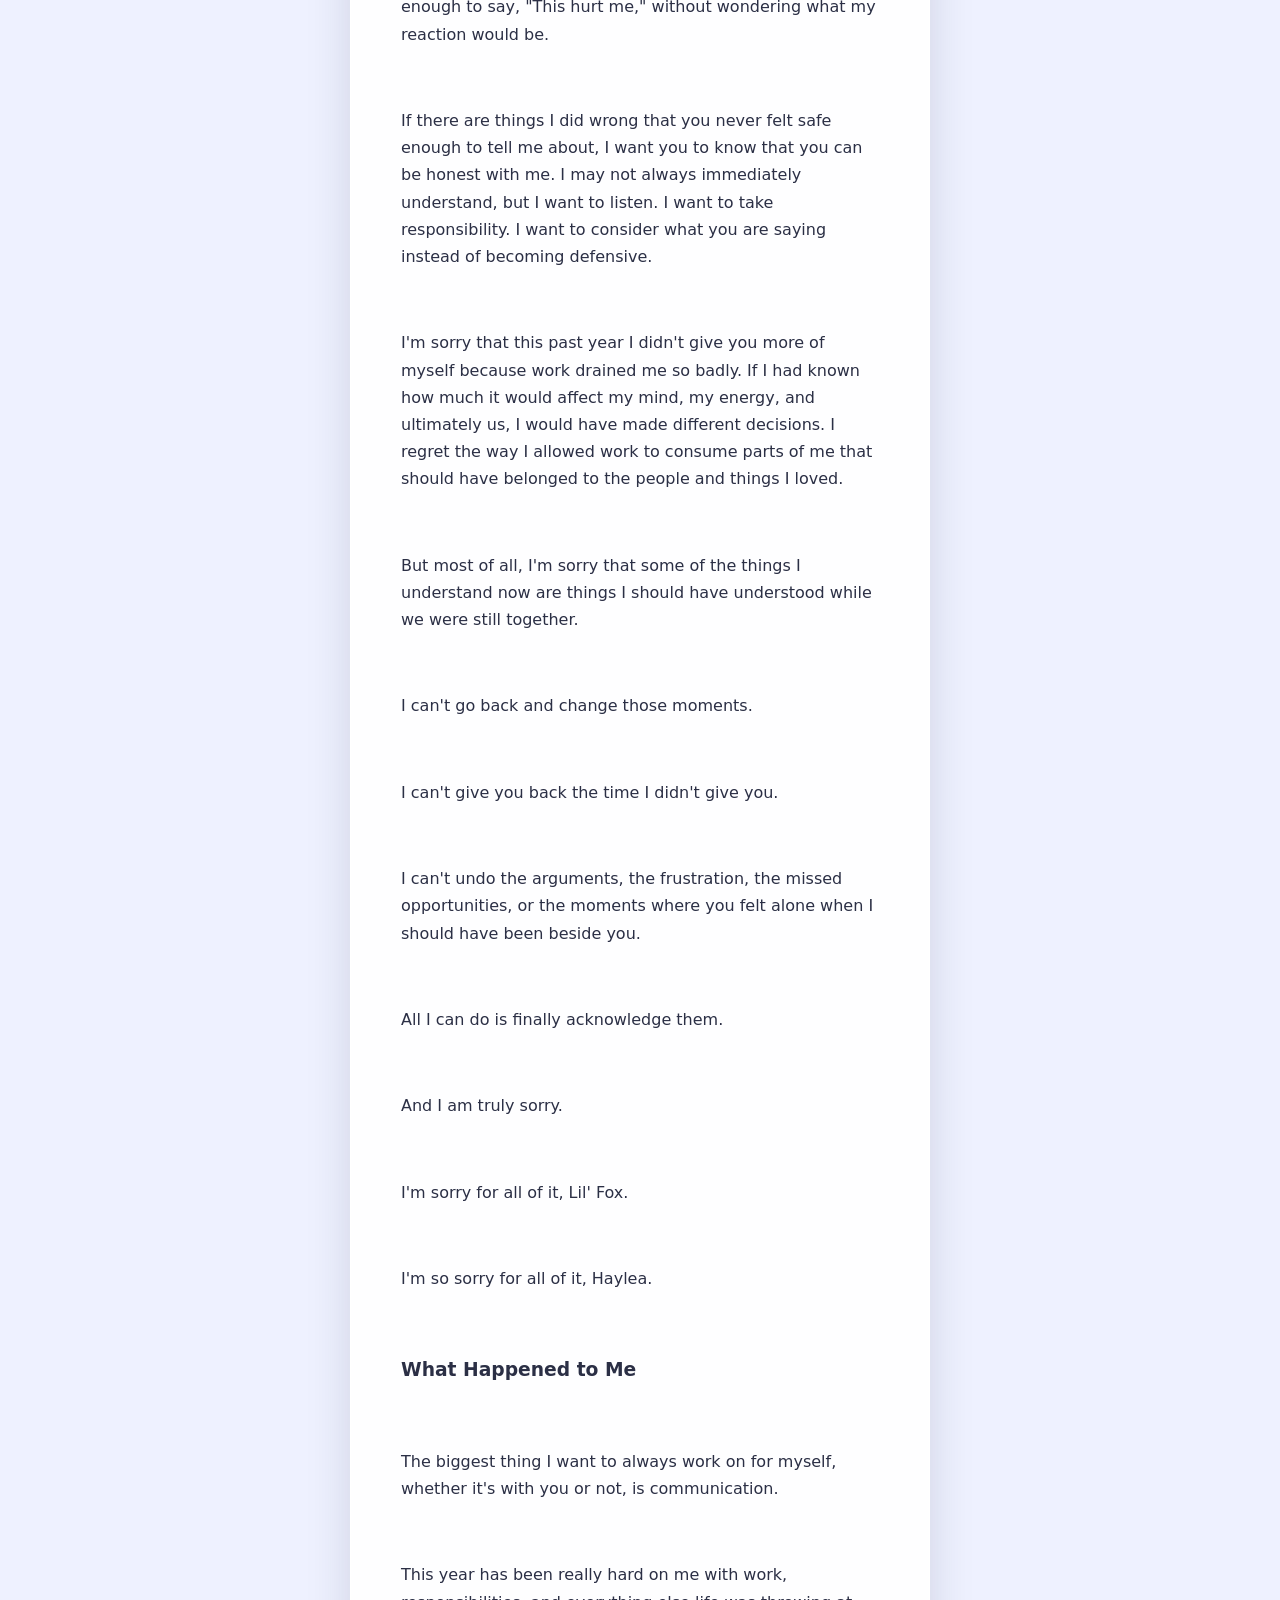
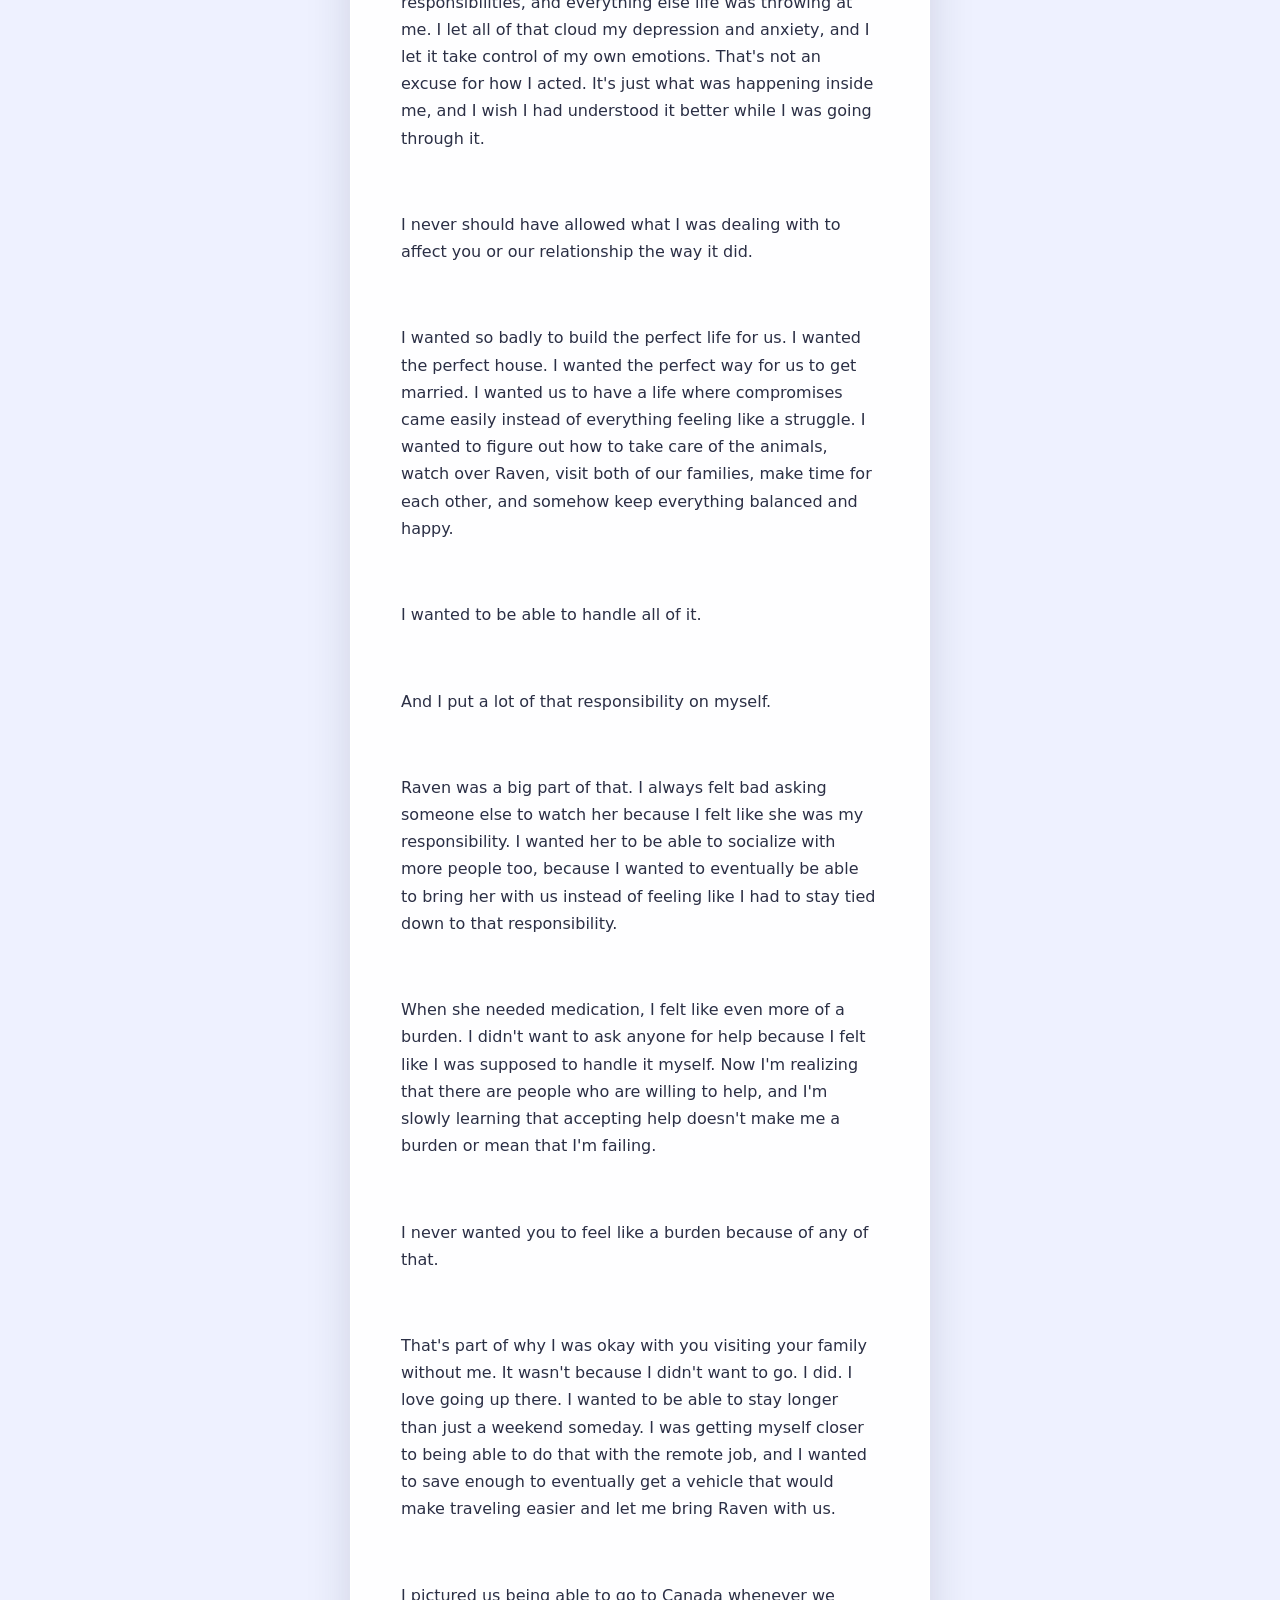
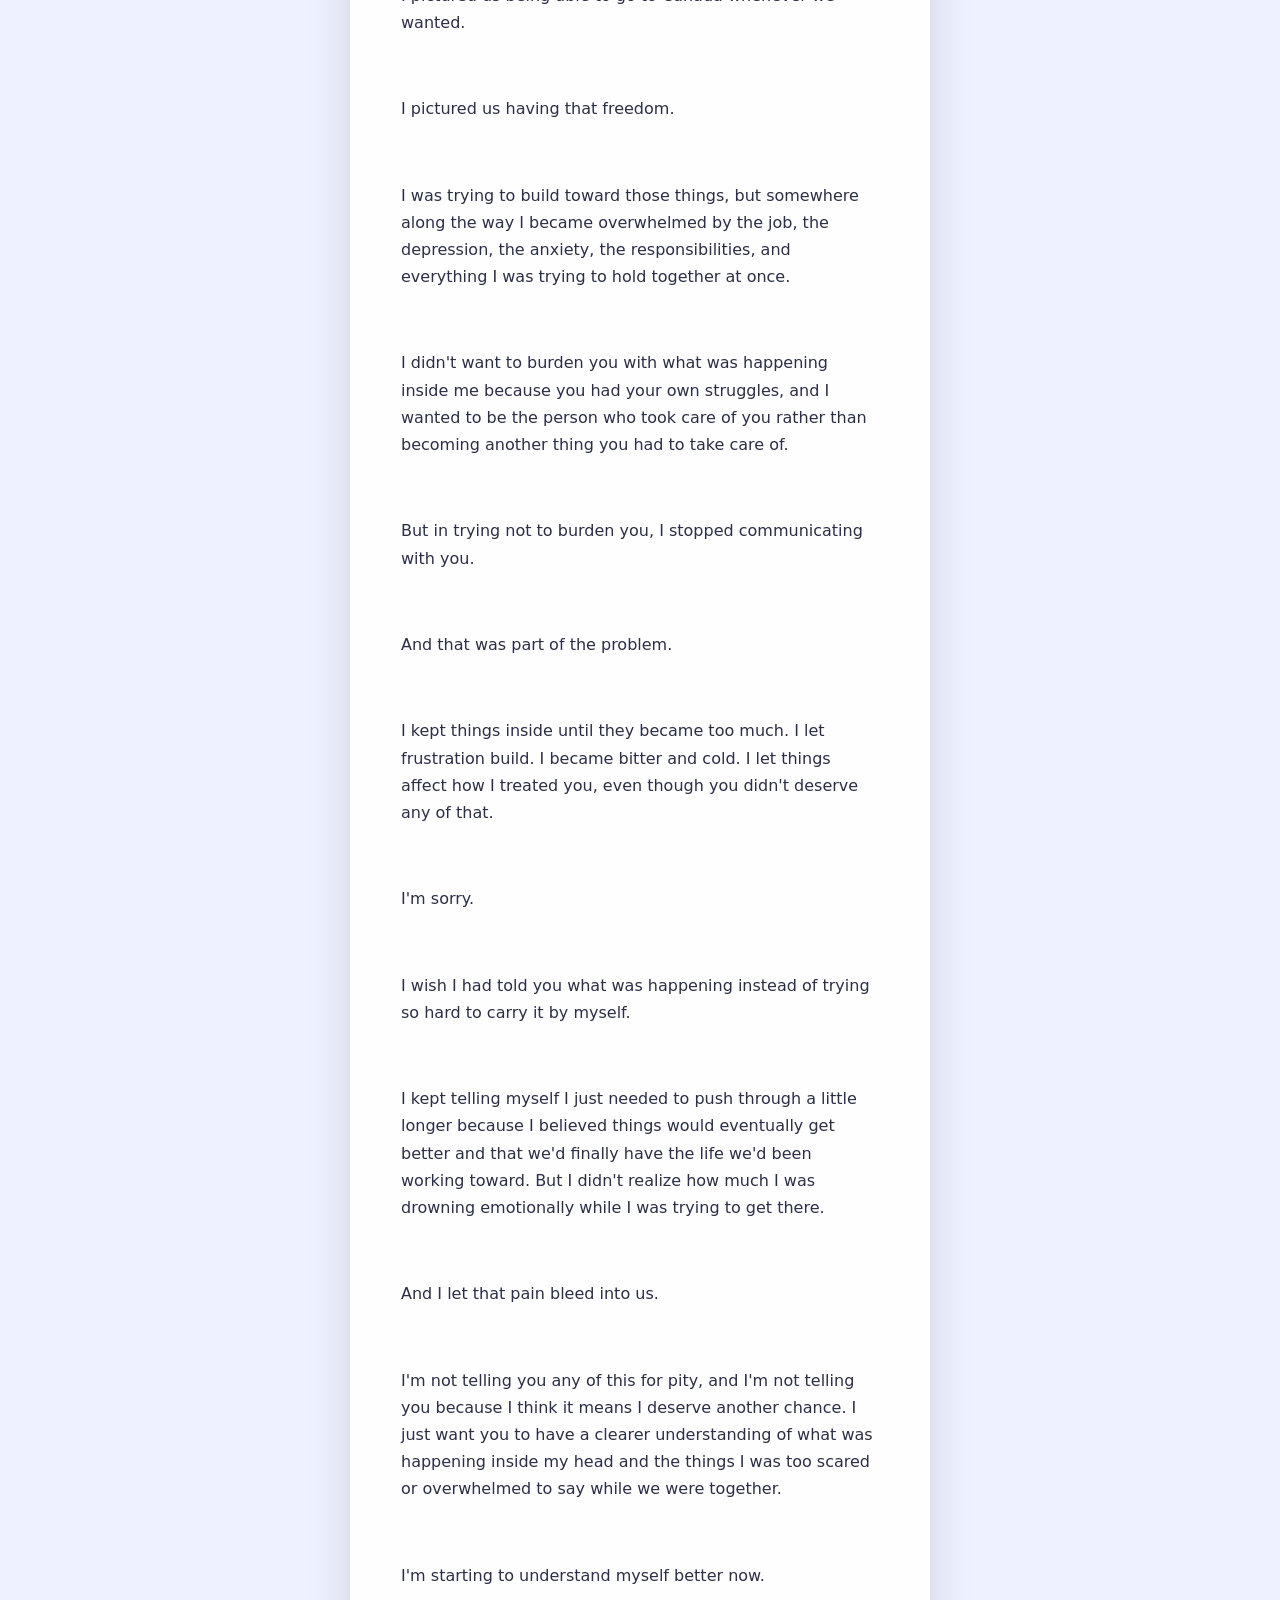
==== commit 26de4362: "update" ====
--- a/journal.html
+++ b/journal.html
@@ -84,7 +84,7 @@
           up the same way you typed them.
         -->
         <div class="journal-text">
-<p><strong>DISCLAIMER: Do Not Read, unless fully ready and willingg</strong></p>
+<p><strong>DISCLAIMER: Do Not Read, unless fully ready and willing</strong></p>
 <p class="salutation">Haylea,</p>
 <p>I decided to write this letter for whenever you are ready to read it.</p>
 <p>This is not a desperate attempt at winning you back. Or me begging you to uproot your whole life. I have said before that I want you happy, and I mean that. Yes, I wish it was me making you happy, but I cannot control your life.</p>
